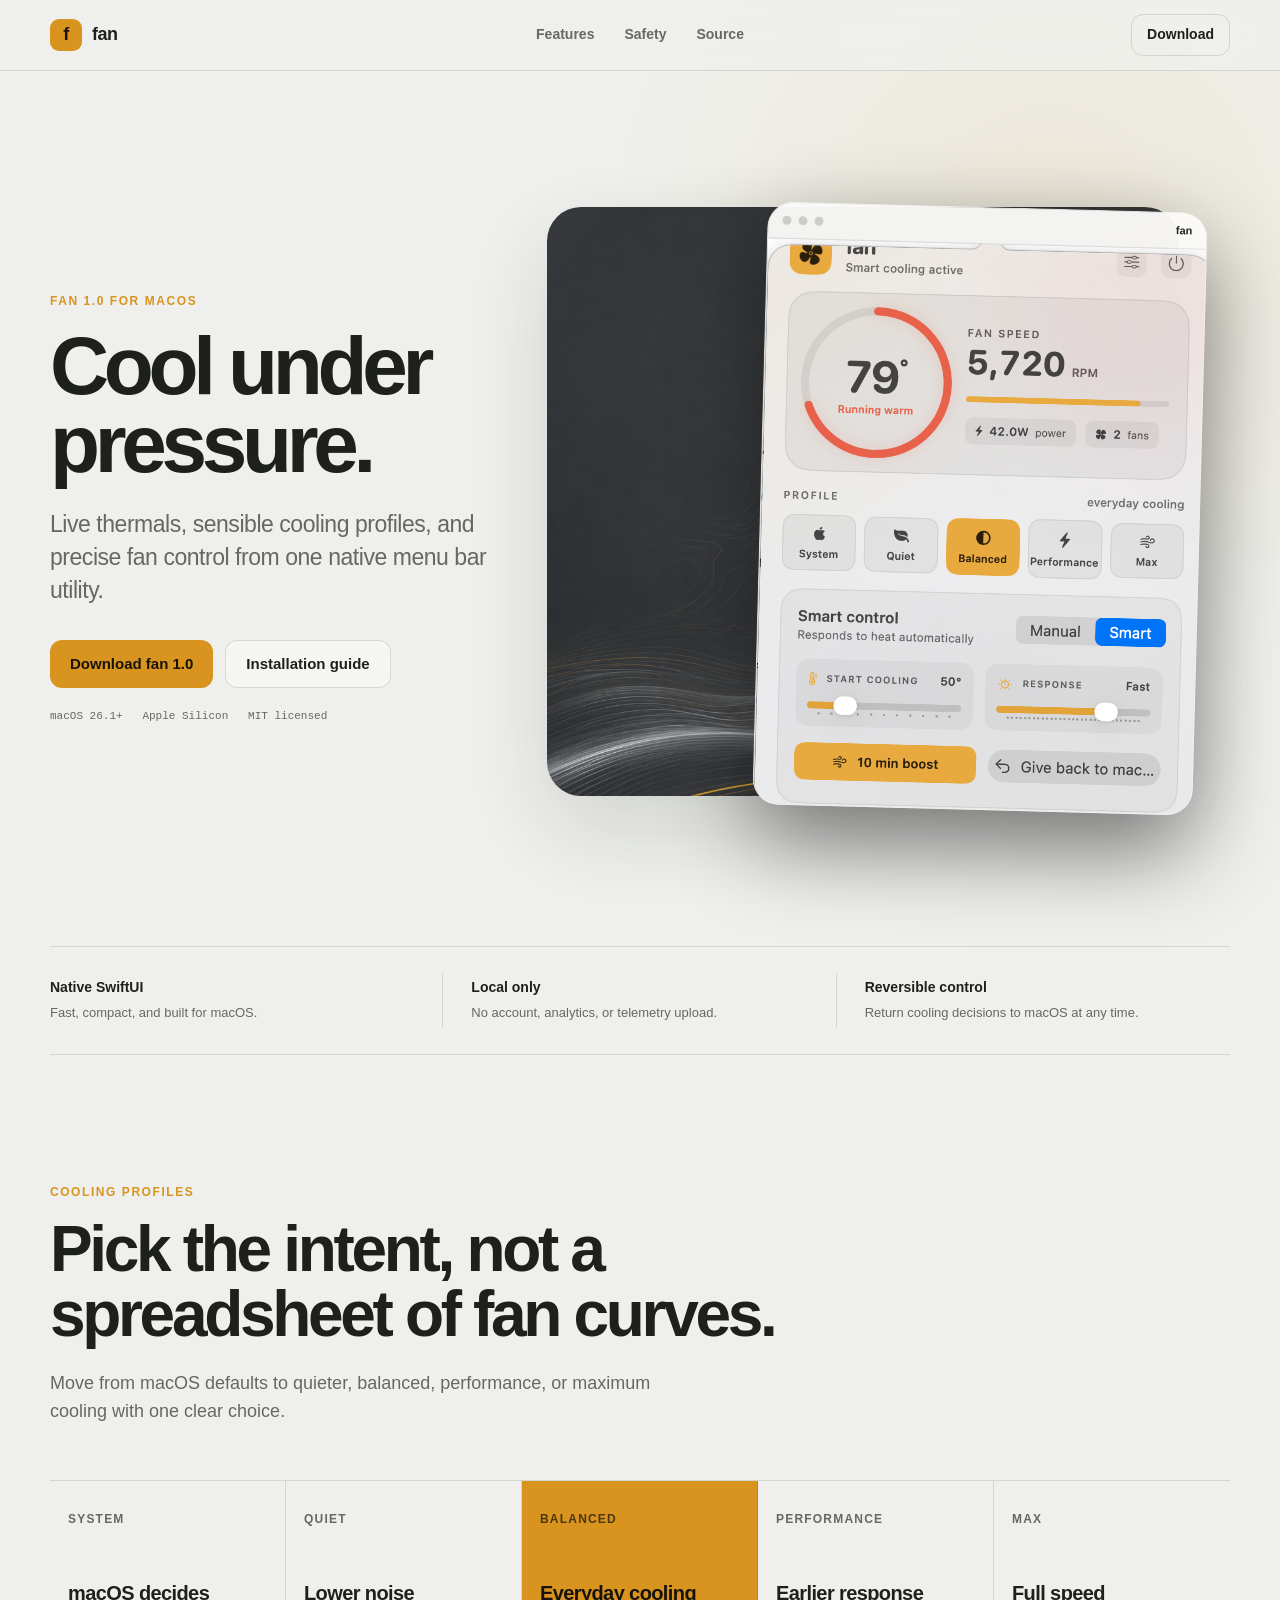
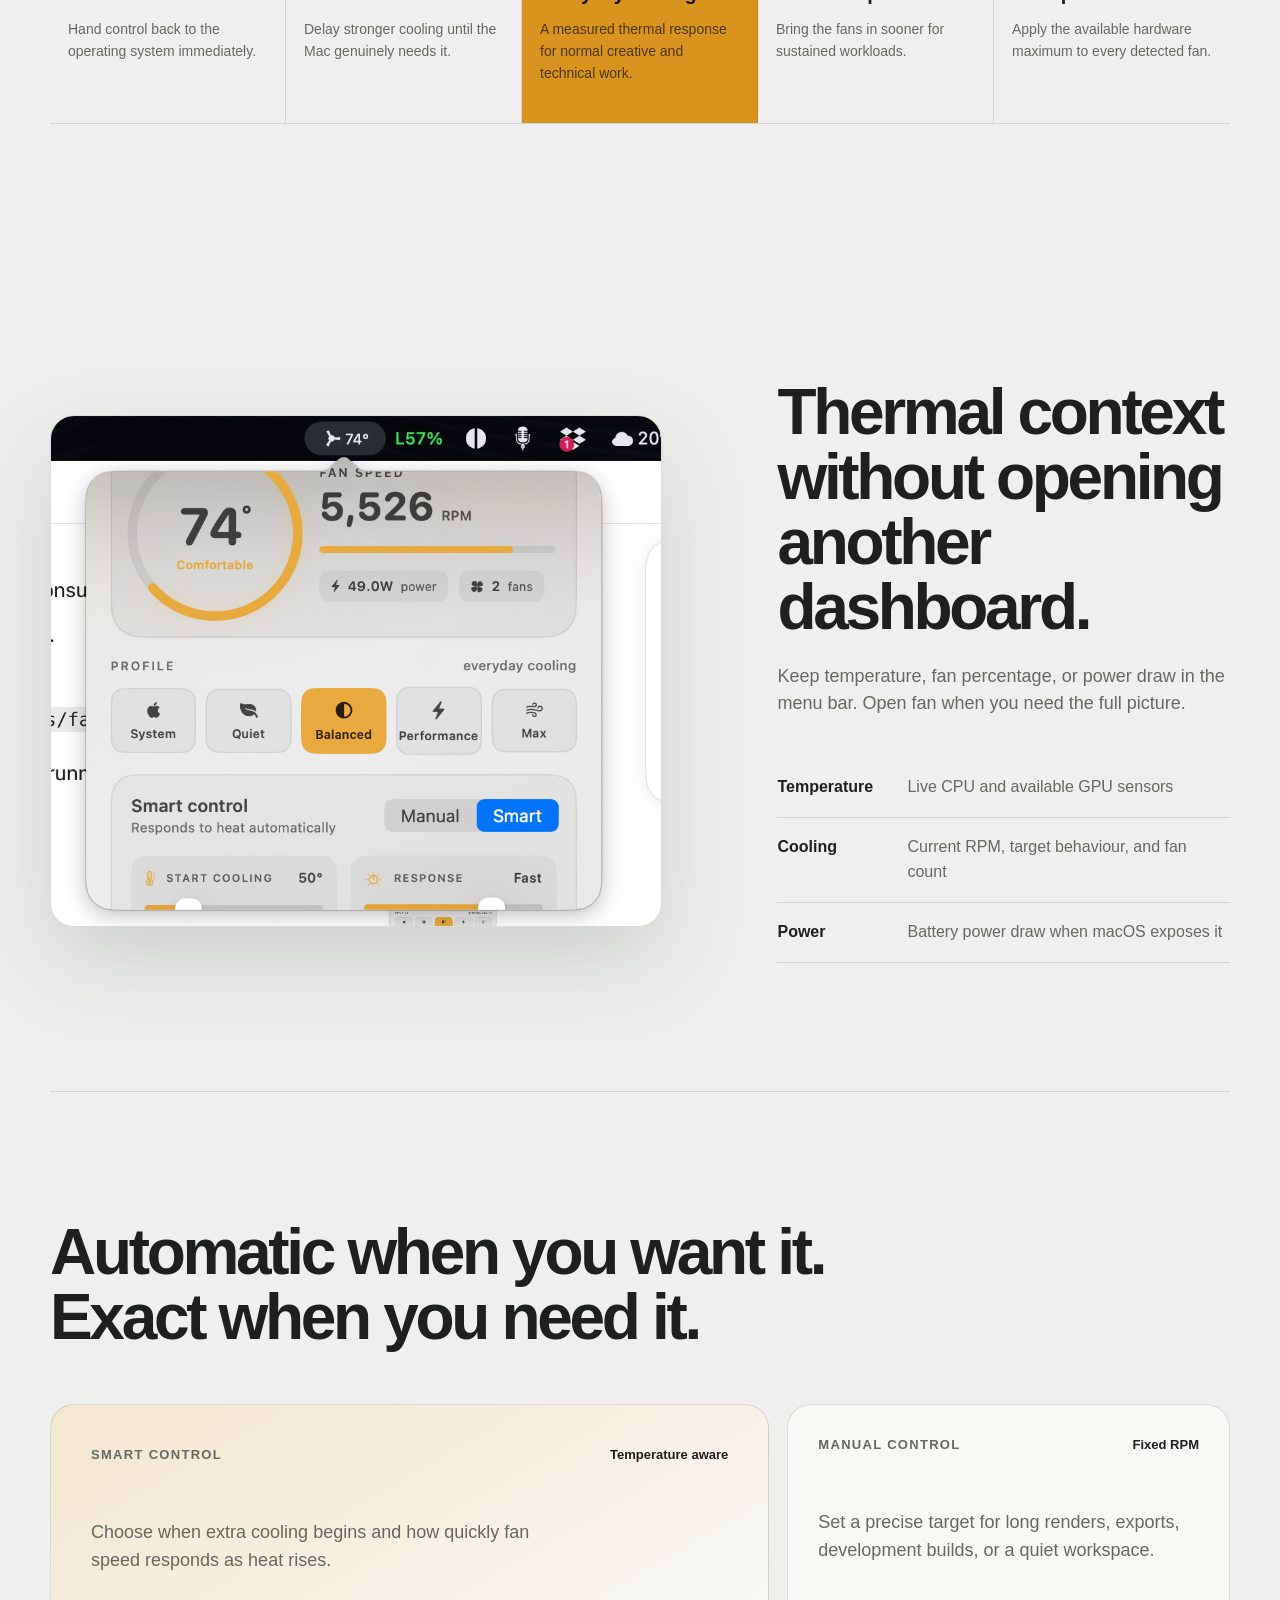
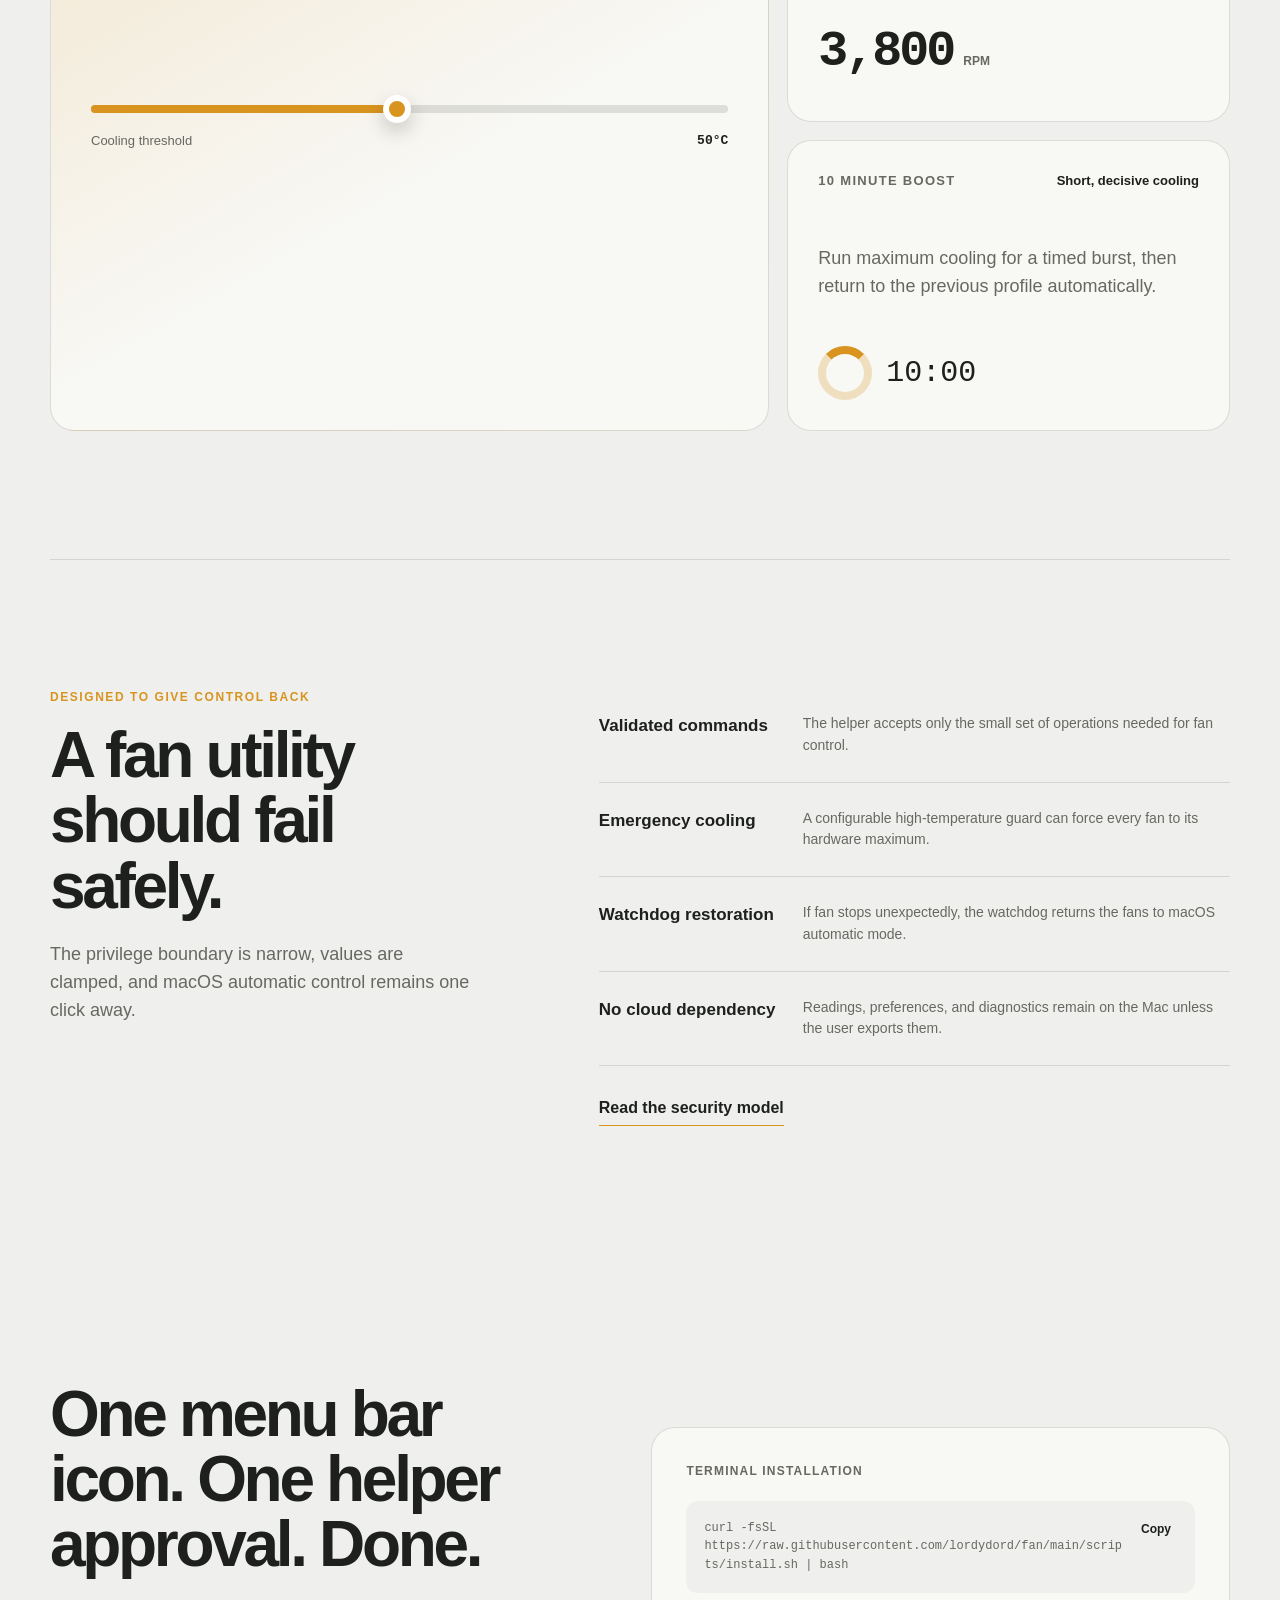
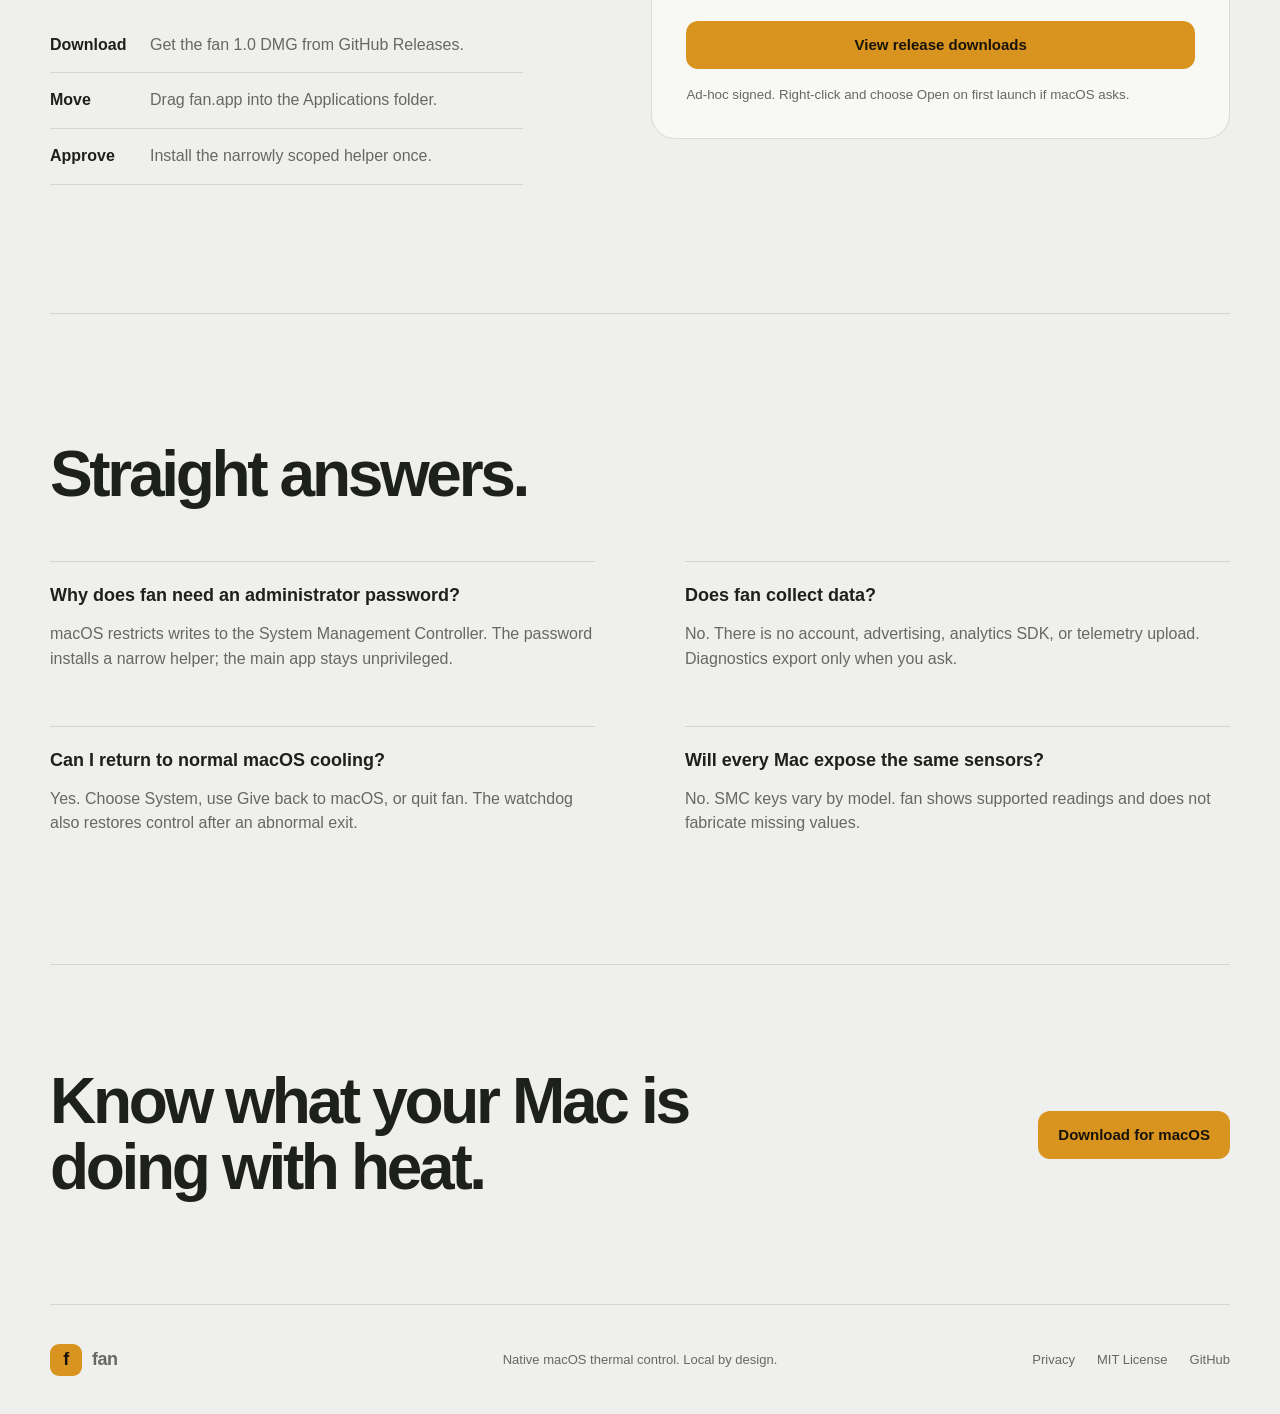
==== docs/index.html @ 43b6790b "Release fan 1.0" ====
<!doctype html>
<html lang="en">
<head>
  <meta charset="utf-8">
  <meta name="viewport" content="width=device-width, initial-scale=1">
  <meta name="description" content="fan is a native macOS menu bar utility for live thermal monitoring and deliberate fan control.">
  <meta name="theme-color" content="#121312">
  <meta property="og:type" content="website">
  <meta property="og:title" content="fan for macOS">
  <meta property="og:description" content="Cool under pressure with live Mac thermals and deliberate fan control.">
  <meta property="og:image" content="https://lordydord.github.io/fan/assets/readme-hero.png">
  <meta property="og:url" content="https://lordydord.github.io/fan/">
  <meta name="twitter:card" content="summary_large_image">
  <title>fan for macOS</title>
  <link rel="icon" type="image/png" href="assets/logo.png">
  <link rel="stylesheet" href="styles.css">
</head>
<body>
  <a class="skip-link" href="#main">Skip to content</a>

  <header class="site-header">
    <nav class="nav shell" aria-label="Primary navigation">
      <a class="wordmark" href="#top" aria-label="fan home">
        <span class="wordmark-mark" aria-hidden="true">f</span>
        <span>fan</span>
      </a>
      <div class="nav-links">
        <a href="#features">Features</a>
        <a href="#safety">Safety</a>
        <a href="https://github.com/lordydord/fan">Source</a>
      </div>
      <a class="nav-download" href="https://github.com/lordydord/fan/releases/latest">Download</a>
    </nav>
  </header>

  <main id="main">
    <section class="hero shell" id="top">
      <div class="hero-copy reveal">
        <p class="eyebrow">fan 1.0 for macOS</p>
        <h1>Cool under<br>pressure.</h1>
        <p class="hero-intro">Live thermals, sensible cooling profiles, and precise fan control from one native menu bar utility.</p>
        <div class="hero-actions">
          <a class="button button-primary" href="https://github.com/lordydord/fan/releases/latest">Download fan 1.0</a>
          <a class="button button-secondary" href="#install">Installation guide</a>
        </div>
        <p class="compatibility">macOS 26.1+ &nbsp; Apple Silicon &nbsp; MIT licensed</p>
      </div>

      <div class="hero-visual reveal" aria-label="fan application preview">
        <img class="airflow-art" src="assets/art/thermal-airflow.png" alt="Abstract metallic fan and amber airflow lines">
        <div class="app-shot">
          <div class="app-shot-topbar" aria-hidden="true">
            <span></span><span></span><span></span>
            <strong>fan</strong>
          </div>
          <div class="app-shot-viewport">
            <img src="assets/screenshots/fan-dashboard-full.png" alt="fan dashboard showing temperature, RPM, profiles, and Smart controls">
          </div>
        </div>
      </div>
    </section>

    <section class="proof shell reveal" aria-label="Product principles">
      <div><strong>Native SwiftUI</strong><span>Fast, compact, and built for macOS.</span></div>
      <div><strong>Local only</strong><span>No account, analytics, or telemetry upload.</span></div>
      <div><strong>Reversible control</strong><span>Return cooling decisions to macOS at any time.</span></div>
    </section>

    <section class="profiles section shell" id="features">
      <div class="section-heading reveal">
        <p class="eyebrow">Cooling profiles</p>
        <h2>Pick the intent, not a spreadsheet of fan curves.</h2>
        <p>Move from macOS defaults to quieter, balanced, performance, or maximum cooling with one clear choice.</p>
      </div>

      <div class="profile-rail reveal" role="list" aria-label="fan cooling profiles">
        <article role="listitem"><span>System</span><strong>macOS decides</strong><p>Hand control back to the operating system immediately.</p></article>
        <article role="listitem"><span>Quiet</span><strong>Lower noise</strong><p>Delay stronger cooling until the Mac genuinely needs it.</p></article>
        <article class="profile-featured" role="listitem"><span>Balanced</span><strong>Everyday cooling</strong><p>A measured thermal response for normal creative and technical work.</p></article>
        <article role="listitem"><span>Performance</span><strong>Earlier response</strong><p>Bring the fans in sooner for sustained workloads.</p></article>
        <article role="listitem"><span>Max</span><strong>Full speed</strong><p>Apply the available hardware maximum to every detected fan.</p></article>
      </div>
    </section>

    <section class="telemetry section shell">
      <div class="telemetry-visual reveal">
        <div class="context-frame">
          <img src="assets/screenshots/fan-menubar-context.png" alt="fan temperature and fan-speed readouts in the macOS menu bar">
        </div>
      </div>
      <div class="telemetry-copy reveal">
        <h2>Thermal context without opening another dashboard.</h2>
        <p>Keep temperature, fan percentage, or power draw in the menu bar. Open fan when you need the full picture.</p>
        <dl class="metric-list">
          <div><dt>Temperature</dt><dd>Live CPU and available GPU sensors</dd></div>
          <div><dt>Cooling</dt><dd>Current RPM, target behaviour, and fan count</dd></div>
          <div><dt>Power</dt><dd>Battery power draw when macOS exposes it</dd></div>
        </dl>
      </div>
    </section>

    <section class="control section shell">
      <div class="control-copy reveal">
        <h2>Automatic when you want it. Exact when you need it.</h2>
      </div>
      <div class="control-grid">
        <article class="smart-control reveal">
          <div class="control-label"><span>Smart control</span><strong>Temperature aware</strong></div>
          <p>Choose when extra cooling begins and how quickly fan speed responds as heat rises.</p>
          <div class="control-scale" aria-hidden="true"><span style="--position:48%"></span></div>
          <div class="control-meta"><span>Cooling threshold</span><strong>50°C</strong></div>
        </article>
        <article class="manual-control reveal">
          <div class="control-label"><span>Manual control</span><strong>Fixed RPM</strong></div>
          <p>Set a precise target for long renders, exports, development builds, or a quiet workspace.</p>
          <div class="number-lockup"><strong>3,800</strong><span>RPM</span></div>
        </article>
        <article class="boost-control reveal">
          <div class="control-label"><span>10 minute boost</span><strong>Short, decisive cooling</strong></div>
          <p>Run maximum cooling for a timed burst, then return to the previous profile automatically.</p>
          <div class="countdown" aria-hidden="true"><i></i><span>10:00</span></div>
        </article>
      </div>
    </section>

    <section class="safety section shell" id="safety">
      <div class="safety-heading reveal">
        <p class="eyebrow">Designed to give control back</p>
        <h2>A fan utility should fail safely.</h2>
        <p>The privilege boundary is narrow, values are clamped, and macOS automatic control remains one click away.</p>
      </div>
      <div class="safety-list reveal">
        <div><h3>Validated commands</h3><p>The helper accepts only the small set of operations needed for fan control.</p></div>
        <div><h3>Emergency cooling</h3><p>A configurable high-temperature guard can force every fan to its hardware maximum.</p></div>
        <div><h3>Watchdog restoration</h3><p>If fan stops unexpectedly, the watchdog returns the fans to macOS automatic mode.</p></div>
        <div><h3>No cloud dependency</h3><p>Readings, preferences, and diagnostics remain on the Mac unless the user exports them.</p></div>
      </div>
      <a class="text-link" href="https://github.com/lordydord/fan/blob/main/SECURITY.md">Read the security model</a>
    </section>

    <section class="install section shell" id="install">
      <div class="install-copy reveal">
        <h2>One menu bar icon. One helper approval. Done.</h2>
        <ol>
          <li><strong>Download</strong><span>Get the fan 1.0 DMG from GitHub Releases.</span></li>
          <li><strong>Move</strong><span>Drag fan.app into the Applications folder.</span></li>
          <li><strong>Approve</strong><span>Install the narrowly scoped helper once.</span></li>
        </ol>
      </div>
      <div class="install-panel reveal">
        <p>Terminal installation</p>
        <div class="command-row">
          <code id="install-command">curl -fsSL https://raw.githubusercontent.com/lordydord/fan/main/scripts/install.sh | bash</code>
          <button type="button" data-copy="#install-command">Copy</button>
        </div>
        <a class="button button-primary" href="https://github.com/lordydord/fan/releases/latest">View release downloads</a>
        <small>Ad-hoc signed. Right-click and choose Open on first launch if macOS asks.</small>
      </div>
    </section>

    <section class="faq section shell" aria-labelledby="faq-title">
      <div class="section-heading reveal">
        <h2 id="faq-title">Straight answers.</h2>
      </div>
      <div class="faq-grid reveal">
        <article><h3>Why does fan need an administrator password?</h3><p>macOS restricts writes to the System Management Controller. The password installs a narrow helper; the main app stays unprivileged.</p></article>
        <article><h3>Does fan collect data?</h3><p>No. There is no account, advertising, analytics SDK, or telemetry upload. Diagnostics export only when you ask.</p></article>
        <article><h3>Can I return to normal macOS cooling?</h3><p>Yes. Choose System, use Give back to macOS, or quit fan. The watchdog also restores control after an abnormal exit.</p></article>
        <article><h3>Will every Mac expose the same sensors?</h3><p>No. SMC keys vary by model. fan shows supported readings and does not fabricate missing values.</p></article>
      </div>
    </section>

    <section class="final-cta shell reveal">
      <div>
        <h2>Know what your Mac is doing with heat.</h2>
      </div>
      <a class="button button-primary" href="https://github.com/lordydord/fan/releases/latest">Download for macOS</a>
    </section>
  </main>

  <footer class="footer shell">
    <div class="wordmark"><span class="wordmark-mark" aria-hidden="true">f</span><span>fan</span></div>
    <p>Native macOS thermal control. Local by design.</p>
    <div>
      <a href="privacy.html">Privacy</a>
      <a href="https://github.com/lordydord/fan/blob/main/LICENSE">MIT License</a>
      <a href="https://github.com/lordydord/fan">GitHub</a>
    </div>
  </footer>

  <script src="script.js"></script>
</body>
</html>
---- docs/styles.css ----
:root {
  color-scheme: light dark;
  --bg: #121312;
  --bg-soft: #181a18;
  --surface: #20221f;
  --surface-raised: #292b27;
  --text: #f3f1eb;
  --muted: #aaa9a2;
  --line: rgba(255, 255, 255, 0.11);
  --accent: #e9aa35;
  --accent-strong: #f0b33e;
  --accent-ink: #1b160d;
  --radius-card: 24px;
  --radius-control: 12px;
  --shadow: 0 34px 90px rgba(5, 7, 5, 0.42);
  --shell: min(1180px, calc(100vw - 48px));
  font-family: -apple-system, BlinkMacSystemFont, "SF Pro Display", "Helvetica Neue", sans-serif;
}

@media (prefers-color-scheme: light) {
  :root {
    --bg: #eff0ed;
    --bg-soft: #e6e7e3;
    --surface: #f8f8f5;
    --surface-raised: #ffffff;
    --text: #1e201d;
    --muted: #666861;
    --line: rgba(28, 31, 27, 0.13);
    --accent: #d8941f;
    --accent-strong: #e3a12d;
    --accent-ink: #18130a;
    --shadow: 0 34px 90px rgba(34, 38, 31, 0.16);
  }
}

* { box-sizing: border-box; }
html { scroll-behavior: smooth; }
body {
  margin: 0;
  background:
    radial-gradient(circle at 82% 4%, color-mix(in srgb, var(--accent) 10%, transparent), transparent 28rem),
    var(--bg);
  color: var(--text);
  line-height: 1.55;
  -webkit-font-smoothing: antialiased;
}

a { color: inherit; text-decoration: none; }
button { font: inherit; }
img { display: block; max-width: 100%; }
.shell { width: var(--shell); margin-inline: auto; }
.section { padding-block: clamp(88px, 10vw, 148px); }

.skip-link {
  position: fixed;
  left: 16px;
  top: 10px;
  z-index: 100;
  transform: translateY(-150%);
  padding: 10px 14px;
  background: var(--accent);
  color: var(--accent-ink);
  border-radius: 8px;
  font-weight: 700;
}
.skip-link:focus { transform: translateY(0); }

.site-header {
  position: sticky;
  top: 0;
  z-index: 20;
  border-bottom: 1px solid var(--line);
  background: color-mix(in srgb, var(--bg) 78%, transparent);
  backdrop-filter: blur(22px) saturate(145%);
  -webkit-backdrop-filter: blur(22px) saturate(145%);
}

.nav {
  min-height: 70px;
  display: grid;
  grid-template-columns: 1fr auto 1fr;
  align-items: center;
  gap: 28px;
}

.wordmark { display: inline-flex; align-items: center; gap: 10px; font-size: 18px; font-weight: 760; letter-spacing: -0.03em; }
.wordmark-mark {
  display: grid;
  place-items: center;
  width: 32px;
  aspect-ratio: 1;
  border-radius: 9px;
  background: var(--accent);
  color: var(--accent-ink);
  font-weight: 850;
}
.nav-links { display: flex; align-items: center; gap: 30px; color: var(--muted); font-size: 14px; font-weight: 600; }
.nav-links a, .footer a { transition: color 180ms ease; }
.nav-links a:hover, .footer a:hover { color: var(--text); }
.nav-download { justify-self: end; padding: 9px 15px; border: 1px solid var(--line); border-radius: var(--radius-control); font-size: 14px; font-weight: 700; }

.hero {
  min-height: calc(100dvh - 70px);
  display: grid;
  grid-template-columns: minmax(0, 0.84fr) minmax(520px, 1.16fr);
  align-items: center;
  gap: clamp(44px, 7vw, 96px);
  padding-block: clamp(64px, 8vw, 108px);
}
.eyebrow { margin: 0 0 16px; color: var(--accent); font-size: 12px; font-weight: 760; letter-spacing: 0.13em; text-transform: uppercase; }
h1, h2, h3, p { margin-top: 0; }
h1 { max-width: 760px; margin-bottom: 24px; font-size: clamp(54px, 6.4vw, 94px); line-height: 0.96; letter-spacing: -0.065em; font-weight: 760; }
.hero-intro { max-width: 590px; margin-bottom: 32px; color: var(--muted); font-size: clamp(18px, 2vw, 23px); line-height: 1.45; letter-spacing: -0.02em; }
.hero-actions { display: flex; flex-wrap: wrap; gap: 12px; }
.button { min-height: 48px; display: inline-flex; align-items: center; justify-content: center; padding: 0 20px; border-radius: var(--radius-control); font-size: 15px; font-weight: 740; transition: transform 180ms ease, background 180ms ease, border-color 180ms ease; }
.button:hover { transform: translateY(-2px); }
.button:active { transform: scale(0.98); }
.button-primary { background: var(--accent); color: var(--accent-ink); }
.button-primary:hover { background: var(--accent-strong); }
.button-secondary { border: 1px solid var(--line); background: color-mix(in srgb, var(--surface) 66%, transparent); }
.button:focus-visible, .nav a:focus-visible, .text-link:focus-visible, .footer a:focus-visible, button:focus-visible { outline: 3px solid color-mix(in srgb, var(--accent) 70%, white); outline-offset: 3px; }
.compatibility { margin: 20px 0 0; color: var(--muted); font-family: "SFMono-Regular", Consolas, monospace; font-size: 11px; }

.hero-visual { position: relative; min-height: 670px; display: grid; place-items: center; }
.airflow-art { position: absolute; inset: 5% -12% auto -8%; width: 120%; height: 88%; object-fit: cover; border-radius: 34px; opacity: 0.9; filter: saturate(0.88); box-shadow: var(--shadow); }
.app-shot { position: relative; width: min(440px, 78%); margin-left: 21%; overflow: hidden; border: 1px solid rgba(255,255,255,0.22); border-radius: 26px; background: rgba(237, 235, 229, 0.88); box-shadow: 0 36px 90px rgba(0,0,0,0.46); transform: rotate(1.5deg); }
.app-shot-topbar { height: 36px; display: flex; align-items: center; gap: 7px; padding: 0 14px; background: rgba(255,255,255,0.72); border-bottom: 1px solid rgba(20,20,20,0.1); color: #24241f; }
.app-shot-topbar span { width: 9px; height: 9px; border-radius: 50%; background: rgba(30,30,26,0.18); }
.app-shot-topbar strong { margin-left: auto; font-size: 11px; }
.app-shot-viewport { height: 565px; overflow: hidden; }
.app-shot-viewport img { width: 100%; height: auto; }

.proof { display: grid; grid-template-columns: repeat(3, 1fr); gap: 0; padding-block: 26px; border-top: 1px solid var(--line); border-bottom: 1px solid var(--line); }
.proof div { padding: 4px 28px; border-right: 1px solid var(--line); }
.proof div:first-child { padding-left: 0; }
.proof div:last-child { border-right: 0; }
.proof strong, .proof span { display: block; }
.proof strong { margin-bottom: 5px; font-size: 14px; }
.proof span { color: var(--muted); font-size: 13px; }

.section-heading { max-width: 760px; margin-bottom: 54px; }
h2 { margin-bottom: 22px; font-size: clamp(38px, 5vw, 68px); line-height: 1.02; letter-spacing: -0.052em; font-weight: 730; }
.section-heading > p:last-child, .telemetry-copy > p, .safety-heading > p:last-child { max-width: 640px; color: var(--muted); font-size: 18px; }

.profile-rail { display: grid; grid-template-columns: repeat(5, 1fr); border-top: 1px solid var(--line); border-bottom: 1px solid var(--line); }
.profile-rail article { min-height: 242px; padding: 25px 18px 28px; border-right: 1px solid var(--line); }
.profile-rail article:last-child { border-right: 0; }
.profile-rail span { color: var(--muted); font-size: 12px; text-transform: uppercase; letter-spacing: 0.1em; font-weight: 700; }
.profile-rail strong { display: block; margin: 48px 0 10px; font-size: 20px; letter-spacing: -0.03em; }
.profile-rail p { margin: 0; color: var(--muted); font-size: 14px; }
.profile-rail .profile-featured { background: var(--accent); color: var(--accent-ink); }
.profile-rail .profile-featured span, .profile-rail .profile-featured p { color: color-mix(in srgb, var(--accent-ink) 72%, transparent); }

.telemetry { display: grid; grid-template-columns: minmax(0, 1.15fr) minmax(340px, 0.85fr); align-items: center; gap: clamp(58px, 9vw, 130px); }
.context-frame { overflow: hidden; border: 1px solid var(--line); border-radius: var(--radius-card); background: var(--surface); box-shadow: var(--shadow); }
.context-frame img { width: 100%; height: 510px; object-fit: cover; object-position: top center; }
.metric-list { margin: 40px 0 0; }
.metric-list div { display: grid; grid-template-columns: 110px 1fr; gap: 20px; padding: 17px 0; border-bottom: 1px solid var(--line); }
.metric-list dt { font-weight: 700; }
.metric-list dd { margin: 0; color: var(--muted); }

.control { border-top: 1px solid var(--line); }
.control-copy { max-width: 820px; }
.control-grid { display: grid; grid-template-columns: 1.3fr 0.8fr; gap: 18px; margin-top: 54px; }
.control-grid article { min-height: 260px; padding: 30px; border: 1px solid var(--line); border-radius: var(--radius-card); background: var(--surface); }
.control-grid article:first-child { grid-row: span 2; min-height: 538px; padding: 40px; background: linear-gradient(150deg, color-mix(in srgb, var(--accent) 18%, var(--surface)), var(--surface) 58%); }
.control-label { display: flex; justify-content: space-between; gap: 18px; font-size: 13px; }
.control-label span { color: var(--muted); text-transform: uppercase; letter-spacing: 0.1em; font-weight: 700; }
.control-label strong { text-align: right; }
.control-grid article > p { max-width: 48ch; margin: 54px 0 0; color: var(--muted); font-size: 18px; }
.control-scale { position: relative; height: 8px; margin-top: 130px; border-radius: 8px; background: color-mix(in srgb, var(--text) 12%, transparent); }
.control-scale::before { content: ""; display: block; width: 48%; height: 100%; border-radius: inherit; background: var(--accent); }
.control-scale span { position: absolute; left: var(--position); top: 50%; width: 28px; height: 28px; transform: translate(-50%, -50%); border: 6px solid var(--surface-raised); border-radius: 50%; background: var(--accent); box-shadow: 0 8px 20px rgba(0,0,0,0.2); }
.control-meta { display: flex; justify-content: space-between; margin-top: 18px; color: var(--muted); font-size: 13px; }
.control-meta strong { color: var(--text); font-family: "SFMono-Regular", Consolas, monospace; }
.number-lockup { display: flex; align-items: baseline; gap: 10px; margin-top: 48px; }
.number-lockup strong { font-family: "SFMono-Regular", Consolas, monospace; font-size: 50px; letter-spacing: -0.06em; }
.number-lockup span { color: var(--muted); font-size: 12px; font-weight: 700; }
.countdown { display: flex; align-items: center; gap: 14px; margin-top: 46px; }
.countdown i { width: 54px; height: 54px; border: 8px solid color-mix(in srgb, var(--accent) 25%, transparent); border-top-color: var(--accent); border-radius: 50%; }
.countdown span { font-family: "SFMono-Regular", Consolas, monospace; font-size: 30px; }

.safety { display: grid; grid-template-columns: 0.8fr 1.2fr; column-gap: clamp(60px, 10vw, 140px); border-top: 1px solid var(--line); }
.safety-heading { position: sticky; top: 118px; align-self: start; }
.safety-list > div { display: grid; grid-template-columns: 180px 1fr; gap: 24px; padding: 25px 0; border-bottom: 1px solid var(--line); }
.safety-list h3 { margin: 0; font-size: 17px; }
.safety-list p { margin: 0; color: var(--muted); font-size: 14px; }
.text-link { display: inline-block; grid-column: 2; width: fit-content; margin-top: 30px; padding-bottom: 4px; border-bottom: 1px solid var(--accent); font-weight: 700; }

.install { display: grid; grid-template-columns: 0.9fr 1.1fr; gap: clamp(60px, 10vw, 140px); align-items: center; }
.install ol { margin: 40px 0 0; padding: 0; list-style: none; }
.install li { display: grid; grid-template-columns: 100px 1fr; padding: 15px 0; border-bottom: 1px solid var(--line); }
.install li span { color: var(--muted); }
.install-panel { padding: 34px; border: 1px solid var(--line); border-radius: var(--radius-card); background: var(--surface); }
.install-panel > p { color: var(--muted); font-size: 12px; text-transform: uppercase; letter-spacing: 0.1em; font-weight: 700; }
.command-row { display: grid; grid-template-columns: minmax(0, 1fr) auto; gap: 12px; align-items: start; margin: 20px 0 28px; padding: 18px; border-radius: var(--radius-control); background: var(--bg); }
.command-row code { overflow-wrap: anywhere; font-family: "SFMono-Regular", Consolas, monospace; font-size: 12px; color: var(--muted); }
.command-row button { border: 0; color: var(--text); background: transparent; font-size: 12px; font-weight: 700; cursor: pointer; }
.install-panel .button { width: 100%; }
.install-panel small { display: block; margin-top: 16px; color: var(--muted); line-height: 1.5; }

.faq { border-top: 1px solid var(--line); }
.faq-grid { display: grid; grid-template-columns: repeat(2, 1fr); gap: 54px 90px; }
.faq-grid article { padding-top: 20px; border-top: 1px solid var(--line); }
.faq-grid h3 { margin-bottom: 12px; font-size: 18px; }
.faq-grid p { margin-bottom: 0; color: var(--muted); }

.final-cta { min-height: 340px; display: flex; align-items: center; justify-content: space-between; gap: 44px; padding-block: 70px; border-top: 1px solid var(--line); }
.final-cta h2 { max-width: 760px; margin: 0; }
.final-cta .button { flex: 0 0 auto; }
.footer { min-height: 110px; display: grid; grid-template-columns: 1fr auto 1fr; align-items: center; gap: 30px; border-top: 1px solid var(--line); color: var(--muted); font-size: 13px; }
.footer p { margin: 0; }
.footer > div:last-child { justify-self: end; display: flex; gap: 22px; }

.legal { max-width: 860px; padding-block: 110px 150px; }
.legal h1 { margin-bottom: 24px; }
.legal section { padding: 42px 0; border-top: 1px solid var(--line); }
.legal section h2 { margin-bottom: 14px; font-size: 28px; }
.legal section p { max-width: 68ch; margin-bottom: 0; color: var(--muted); font-size: 17px; }
.missing { min-height: 100dvh; display: flex; flex-direction: column; justify-content: center; align-items: flex-start; }
.missing .wordmark { margin-bottom: 70px; }
.missing h1 { max-width: 820px; }

.reveal { opacity: 0; transform: translateY(22px); transition: opacity 700ms cubic-bezier(.16,1,.3,1), transform 700ms cubic-bezier(.16,1,.3,1); }
.reveal.is-visible { opacity: 1; transform: none; }

@media (max-width: 980px) {
  :root { --shell: min(100% - 36px, 760px); }
  .nav { grid-template-columns: 1fr auto; }
  .nav-links { display: none; }
  .hero { grid-template-columns: 1fr; padding-top: 72px; }
  .hero-visual { min-height: 650px; }
  .proof { grid-template-columns: 1fr; }
  .proof div, .proof div:first-child { padding: 16px 0; border-right: 0; border-bottom: 1px solid var(--line); }
  .proof div:last-child { border-bottom: 0; }
  .profile-rail { grid-template-columns: 1fr 1fr; }
  .profile-rail article { min-height: 190px; border-bottom: 1px solid var(--line); }
  .profile-rail article:last-child { grid-column: span 2; }
  .telemetry, .safety, .install { grid-template-columns: 1fr; }
  .safety-heading { position: static; }
  .text-link { grid-column: 1; }
}

@media (max-width: 680px) {
  :root { --shell: calc(100% - 28px); }
  .site-header { position: static; }
  .nav { min-height: 62px; }
  .nav-download { padding: 8px 12px; }
  .hero { min-height: auto; gap: 36px; padding-block: 52px 70px; }
  h1 { font-size: clamp(48px, 15vw, 70px); }
  .hero-visual { min-height: 530px; }
  .airflow-art { inset: 0 -20% auto -12%; width: 138%; height: 88%; }
  .app-shot { width: 84%; margin-left: 10%; }
  .app-shot-viewport { height: 470px; }
  .profile-rail { grid-template-columns: 1fr; }
  .profile-rail article, .profile-rail article:last-child { grid-column: auto; min-height: 165px; border-right: 0; }
  .profile-rail strong { margin-top: 28px; }
  .context-frame img { height: 360px; }
  .control-grid { grid-template-columns: 1fr; }
  .control-grid article:first-child { grid-row: auto; min-height: 440px; }
  .control-grid article { min-height: 240px; }
  .control-scale { margin-top: 90px; }
  .safety-list > div { grid-template-columns: 1fr; gap: 8px; }
  .install li { grid-template-columns: 1fr; gap: 4px; }
  .faq-grid { grid-template-columns: 1fr; gap: 28px; }
  .final-cta { align-items: flex-start; flex-direction: column; }
  .footer { grid-template-columns: 1fr; padding-block: 34px; }
  .footer > div:last-child { justify-self: start; flex-wrap: wrap; }
}

@media (prefers-reduced-motion: reduce) {
  html { scroll-behavior: auto; }
  *, *::before, *::after { animation-duration: 0.01ms !important; animation-iteration-count: 1 !important; transition-duration: 0.01ms !important; }
  .reveal { opacity: 1; transform: none; }
}

@media (prefers-reduced-transparency: reduce) {
  .site-header { background: var(--bg); backdrop-filter: none; -webkit-backdrop-filter: none; }
}
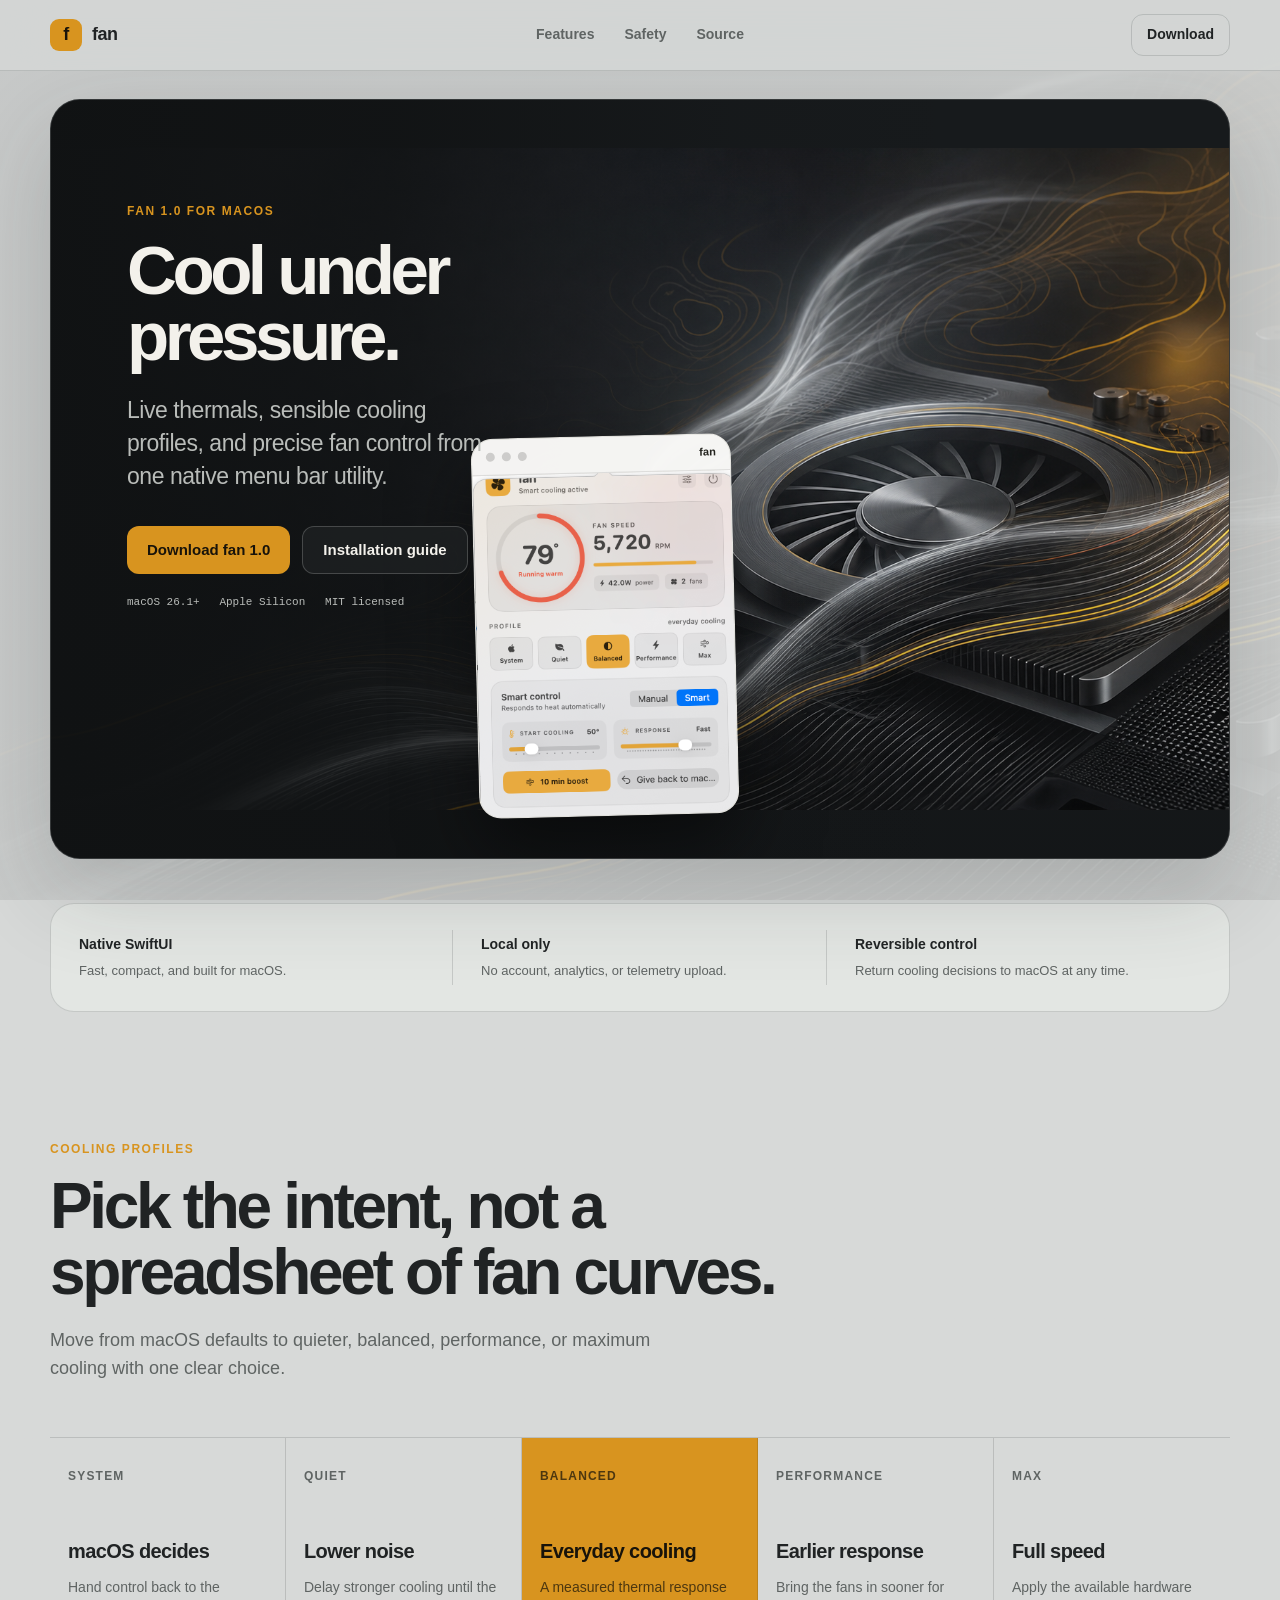
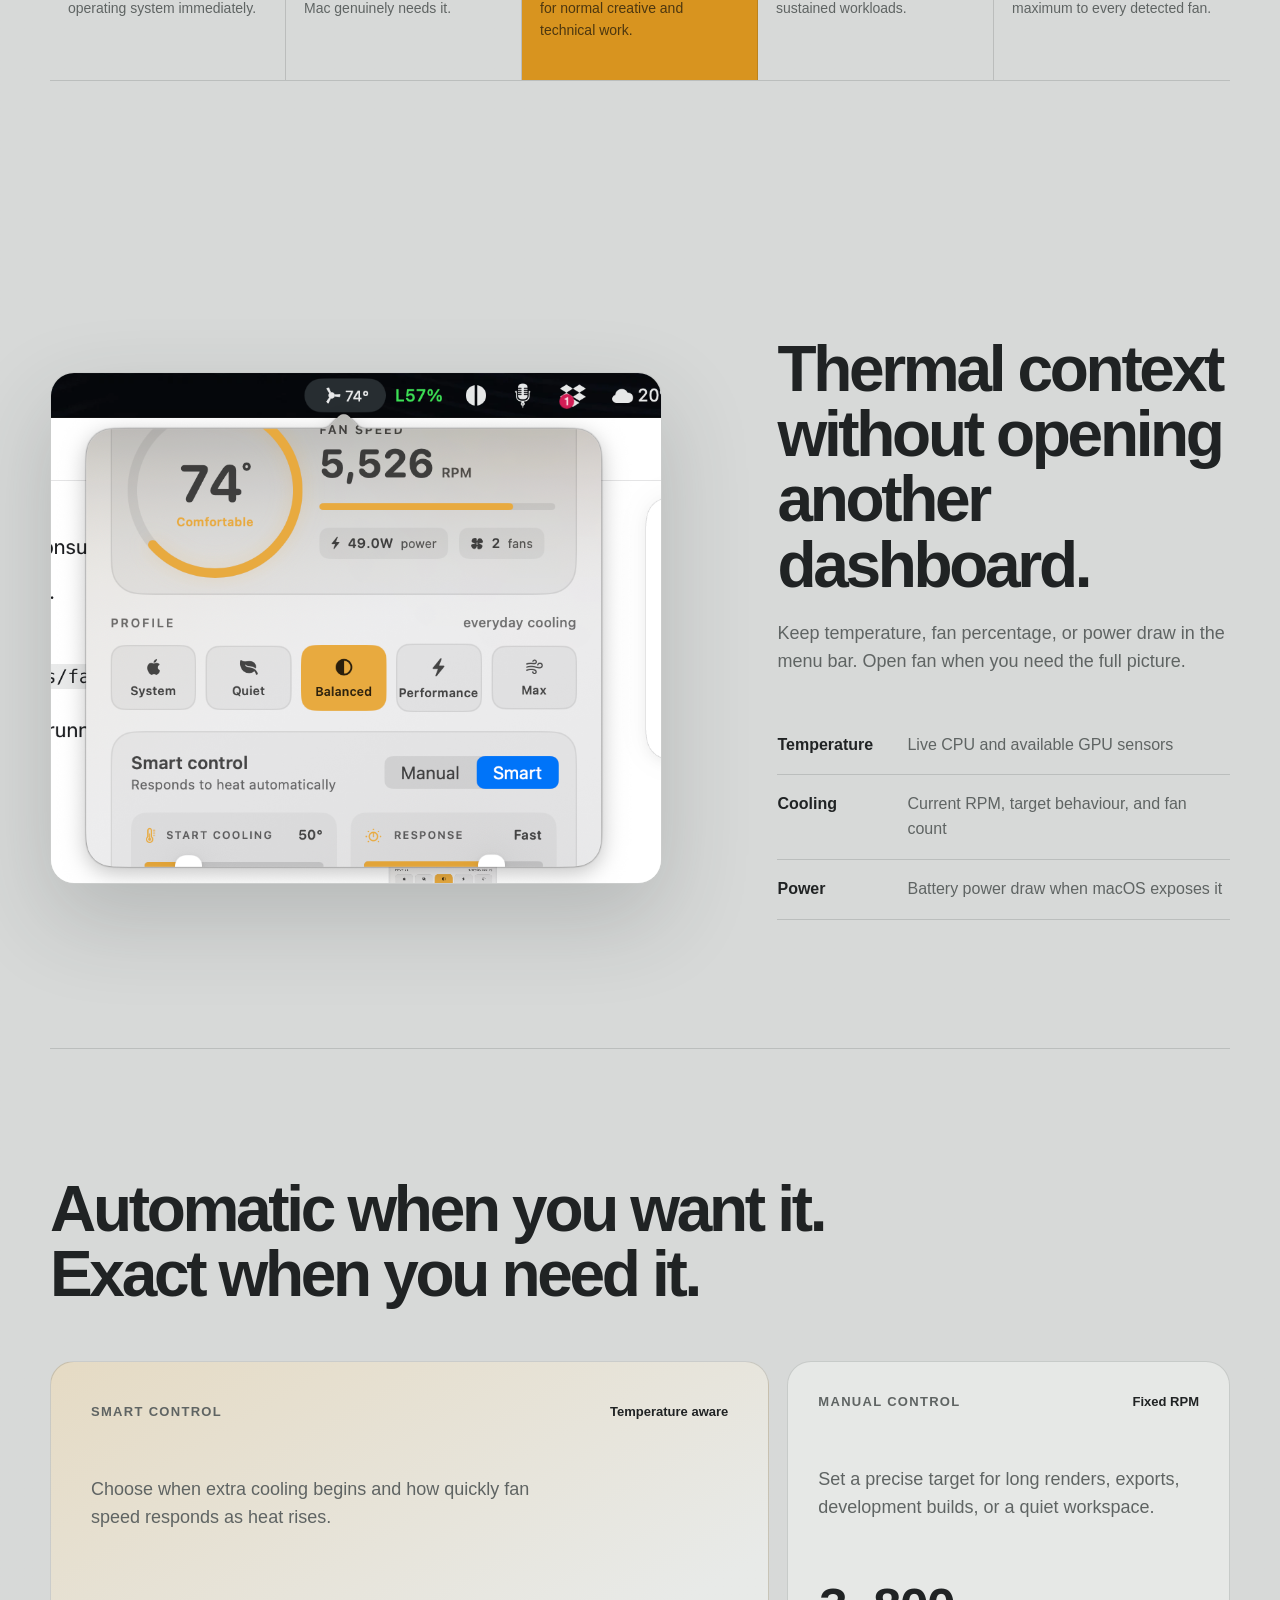
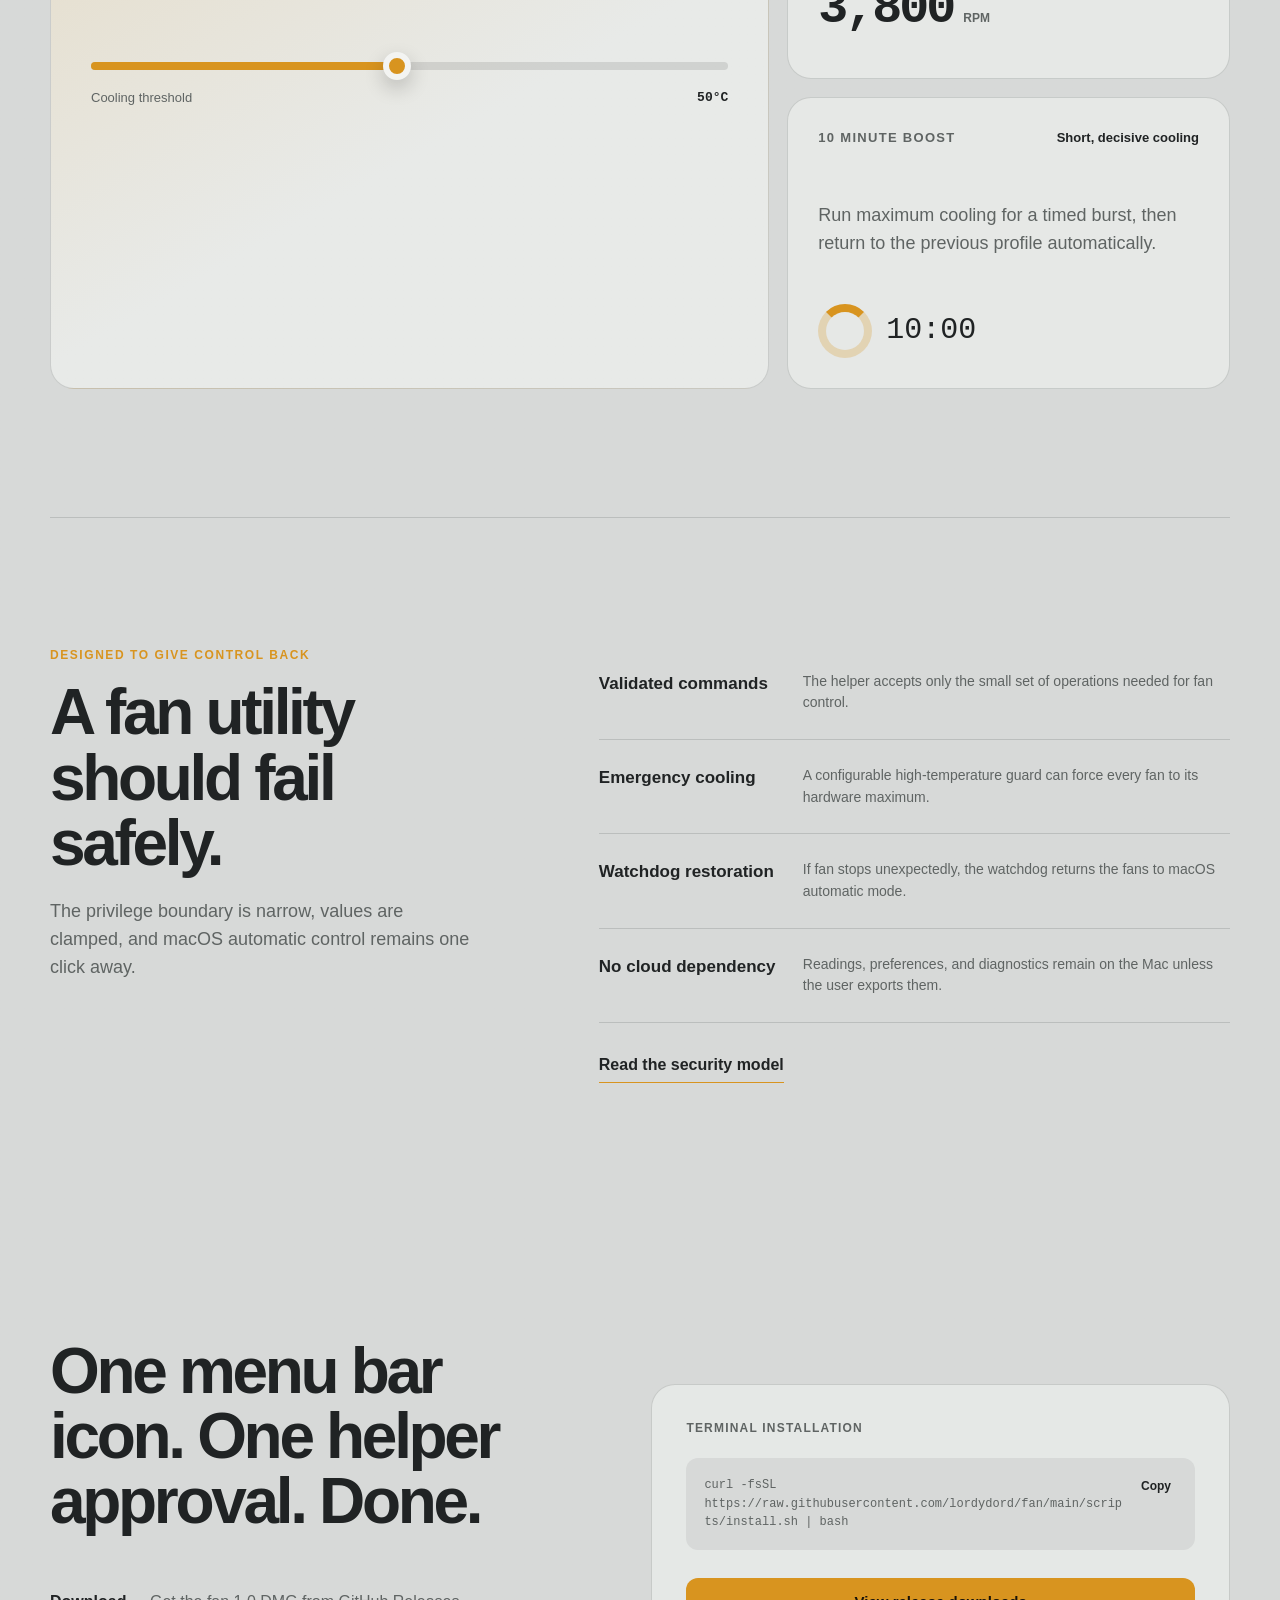
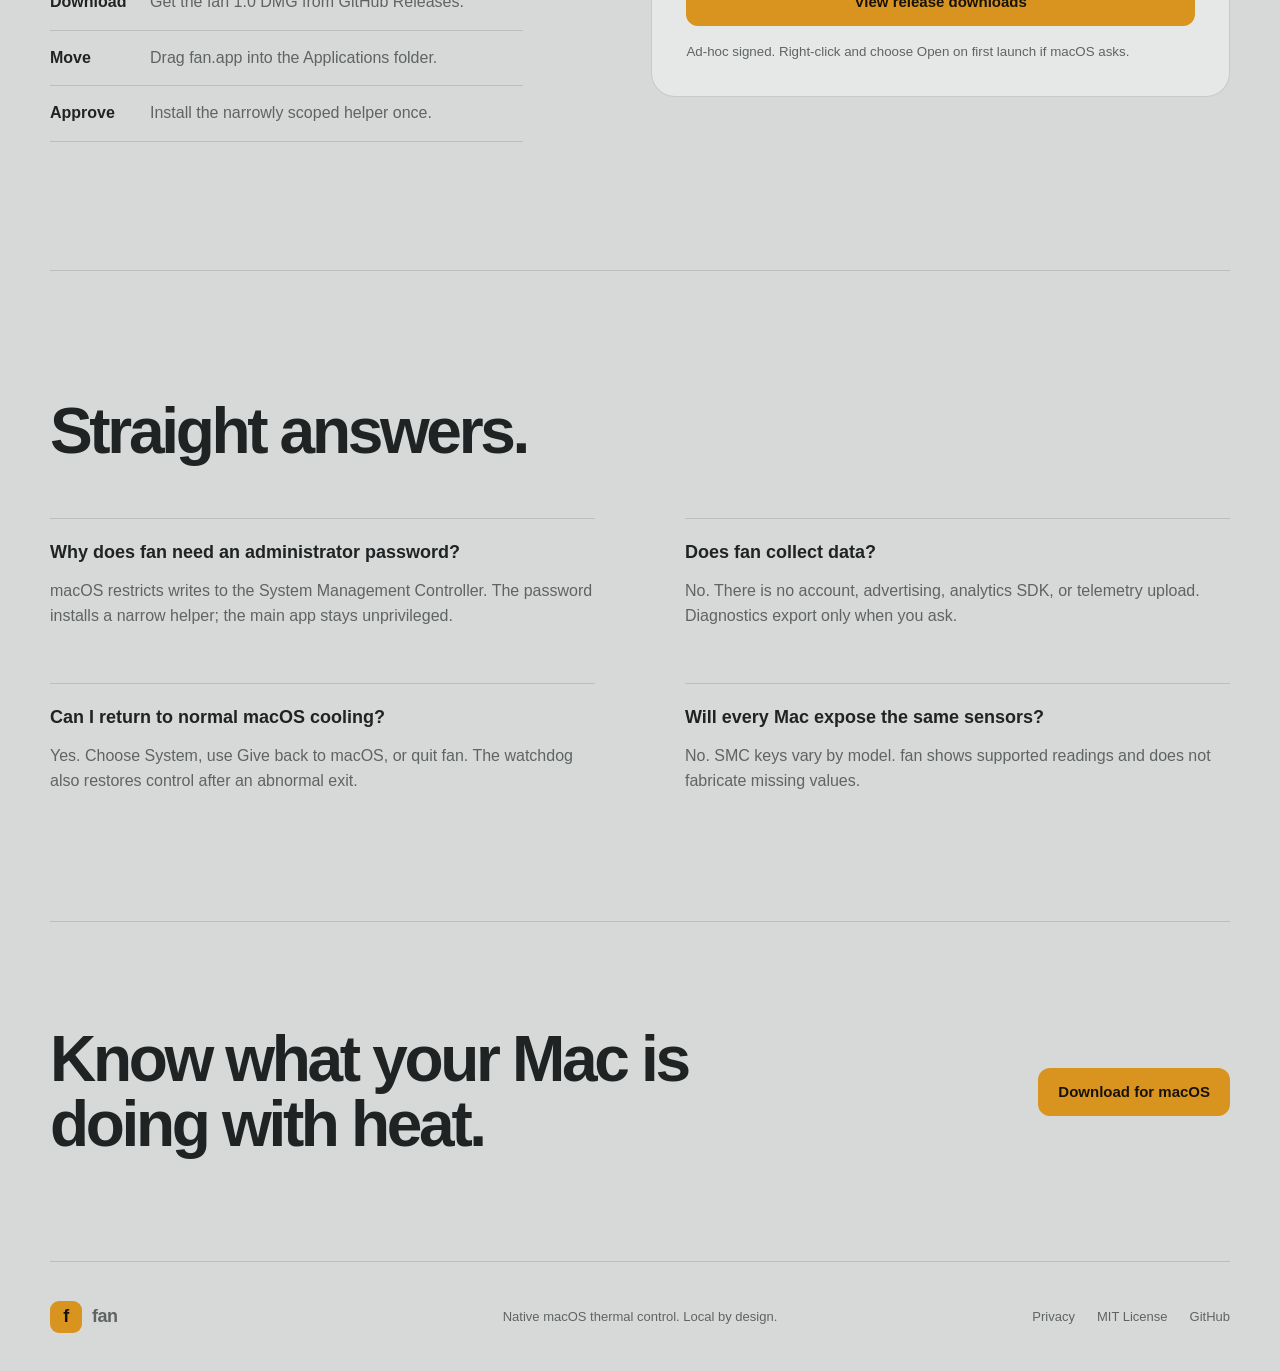
==== commit b73bf9b0: "Showcase full fan artwork across product site" ====
--- a/docs/index.html
+++ b/docs/index.html
@@ -13,6 +13,7 @@
   <meta name="twitter:card" content="summary_large_image">
   <title>fan for macOS</title>
   <link rel="icon" type="image/png" href="assets/logo.png">
+  <link rel="preload" as="image" href="assets/art/thermal-airflow.png">
   <link rel="stylesheet" href="styles.css">
 </head>
 <body>
--- a/docs/styles.css
+++ b/docs/styles.css
@@ -1,35 +1,35 @@
 :root {
   color-scheme: light dark;
-  --bg: #121312;
-  --bg-soft: #181a18;
-  --surface: #20221f;
-  --surface-raised: #292b27;
+  --bg: #151719;
+  --bg-soft: #1d2022;
+  --surface: #25282a;
+  --surface-raised: #303436;
   --text: #f3f1eb;
-  --muted: #aaa9a2;
+  --muted: #afb1ae;
   --line: rgba(255, 255, 255, 0.11);
   --accent: #e9aa35;
   --accent-strong: #f0b33e;
   --accent-ink: #1b160d;
   --radius-card: 24px;
   --radius-control: 12px;
-  --shadow: 0 34px 90px rgba(5, 7, 5, 0.42);
+  --shadow: 0 34px 90px rgba(5, 7, 8, 0.46);
   --shell: min(1180px, calc(100vw - 48px));
   font-family: -apple-system, BlinkMacSystemFont, "SF Pro Display", "Helvetica Neue", sans-serif;
 }
 
 @media (prefers-color-scheme: light) {
   :root {
-    --bg: #eff0ed;
-    --bg-soft: #e6e7e3;
-    --surface: #f8f8f5;
-    --surface-raised: #ffffff;
-    --text: #1e201d;
-    --muted: #666861;
-    --line: rgba(28, 31, 27, 0.13);
+    --bg: #d7d9d8;
+    --bg-soft: #c8cbca;
+    --surface: #e8eae8;
+    --surface-raised: #f3f4f2;
+    --text: #202324;
+    --muted: #5f6463;
+    --line: rgba(30, 35, 35, 0.15);
     --accent: #d8941f;
     --accent-strong: #e3a12d;
     --accent-ink: #18130a;
-    --shadow: 0 34px 90px rgba(34, 38, 31, 0.16);
+    --shadow: 0 34px 90px rgba(44, 50, 50, 0.2);
   }
 }
 
@@ -38,7 +38,8 @@
 body {
   margin: 0;
   background:
-    radial-gradient(circle at 82% 4%, color-mix(in srgb, var(--accent) 10%, transparent), transparent 28rem),
+    linear-gradient(180deg, color-mix(in srgb, var(--bg) 91%, transparent), color-mix(in srgb, var(--bg) 97%, transparent)),
+    url("assets/art/thermal-airflow.png") center top / cover fixed no-repeat,
     var(--bg);
   color: var(--text);
   line-height: 1.55;
@@ -100,17 +101,24 @@
 .nav-download { justify-self: end; padding: 9px 15px; border: 1px solid var(--line); border-radius: var(--radius-control); font-size: 14px; font-weight: 700; }
 
 .hero {
-  min-height: calc(100dvh - 70px);
-  display: grid;
-  grid-template-columns: minmax(0, 0.84fr) minmax(520px, 1.16fr);
-  align-items: center;
-  gap: clamp(44px, 7vw, 96px);
-  padding-block: clamp(64px, 8vw, 108px);
+  position: relative;
+  isolation: isolate;
+  min-height: min(760px, calc(100dvh - 96px));
+  overflow: hidden;
+  margin-block: 28px 44px;
+  padding: clamp(70px, 8vw, 104px) clamp(34px, 6vw, 76px);
+  border: 1px solid rgba(255, 255, 255, 0.13);
+  border-radius: 30px;
+  background: #171a1c;
+  box-shadow: var(--shadow);
 }
 .eyebrow { margin: 0 0 16px; color: var(--accent); font-size: 12px; font-weight: 760; letter-spacing: 0.13em; text-transform: uppercase; }
 h1, h2, h3, p { margin-top: 0; }
 h1 { max-width: 760px; margin-bottom: 24px; font-size: clamp(54px, 6.4vw, 94px); line-height: 0.96; letter-spacing: -0.065em; font-weight: 760; }
+.hero-copy { position: relative; z-index: 3; width: min(390px, 36%); color: #f3f1eb; }
+.hero-copy h1 { font-size: clamp(56px, 5.4vw, 78px); }
 .hero-intro { max-width: 590px; margin-bottom: 32px; color: var(--muted); font-size: clamp(18px, 2vw, 23px); line-height: 1.45; letter-spacing: -0.02em; }
+.hero-copy .hero-intro, .hero-copy .compatibility { color: #b9bcb9; }
 .hero-actions { display: flex; flex-wrap: wrap; gap: 12px; }
 .button { min-height: 48px; display: inline-flex; align-items: center; justify-content: center; padding: 0 20px; border-radius: var(--radius-control); font-size: 15px; font-weight: 740; transition: transform 180ms ease, background 180ms ease, border-color 180ms ease; }
 .button:hover { transform: translateY(-2px); }
@@ -118,19 +126,21 @@
 .button-primary { background: var(--accent); color: var(--accent-ink); }
 .button-primary:hover { background: var(--accent-strong); }
 .button-secondary { border: 1px solid var(--line); background: color-mix(in srgb, var(--surface) 66%, transparent); }
+.hero-copy .button-secondary { border-color: rgba(255,255,255,0.19); background: rgba(32,35,36,0.7); }
 .button:focus-visible, .nav a:focus-visible, .text-link:focus-visible, .footer a:focus-visible, button:focus-visible { outline: 3px solid color-mix(in srgb, var(--accent) 70%, white); outline-offset: 3px; }
 .compatibility { margin: 20px 0 0; color: var(--muted); font-family: "SFMono-Regular", Consolas, monospace; font-size: 11px; }
 
-.hero-visual { position: relative; min-height: 670px; display: grid; place-items: center; }
-.airflow-art { position: absolute; inset: 5% -12% auto -8%; width: 120%; height: 88%; object-fit: cover; border-radius: 34px; opacity: 0.9; filter: saturate(0.88); box-shadow: var(--shadow); }
-.app-shot { position: relative; width: min(440px, 78%); margin-left: 21%; overflow: hidden; border: 1px solid rgba(255,255,255,0.22); border-radius: 26px; background: rgba(237, 235, 229, 0.88); box-shadow: 0 36px 90px rgba(0,0,0,0.46); transform: rotate(1.5deg); }
+.hero-visual { position: absolute; inset: 0; z-index: 1; }
+.hero-visual::after { content: ""; position: absolute; inset: 0; background: linear-gradient(90deg, rgba(16,18,19,0.97) 0%, rgba(16,18,19,0.78) 29%, rgba(16,18,19,0.12) 58%, transparent 78%), linear-gradient(0deg, rgba(13,15,16,0.32), transparent 42%); pointer-events: none; }
+.airflow-art { position: absolute; inset: 0; width: 100%; height: 100%; object-fit: contain; object-position: center; opacity: 1; filter: saturate(0.86) contrast(1.03); }
+.app-shot { position: absolute; z-index: 2; left: 36%; bottom: 42px; width: min(260px, 23%); overflow: hidden; border: 1px solid rgba(255,255,255,0.27); border-radius: 22px; background: rgba(237, 235, 229, 0.9); box-shadow: 0 32px 76px rgba(0,0,0,0.5); transform: rotate(-1.4deg); }
 .app-shot-topbar { height: 36px; display: flex; align-items: center; gap: 7px; padding: 0 14px; background: rgba(255,255,255,0.72); border-bottom: 1px solid rgba(20,20,20,0.1); color: #24241f; }
 .app-shot-topbar span { width: 9px; height: 9px; border-radius: 50%; background: rgba(30,30,26,0.18); }
 .app-shot-topbar strong { margin-left: auto; font-size: 11px; }
-.app-shot-viewport { height: 565px; overflow: hidden; }
+.app-shot-viewport { height: 342px; overflow: hidden; }
 .app-shot-viewport img { width: 100%; height: auto; }
 
-.proof { display: grid; grid-template-columns: repeat(3, 1fr); gap: 0; padding-block: 26px; border-top: 1px solid var(--line); border-bottom: 1px solid var(--line); }
+.proof { display: grid; grid-template-columns: repeat(3, 1fr); gap: 0; padding: 26px 28px; border: 1px solid var(--line); border-radius: var(--radius-card); background: color-mix(in srgb, var(--surface) 72%, transparent); }
 .proof div { padding: 4px 28px; border-right: 1px solid var(--line); }
 .proof div:first-child { padding-left: 0; }
 .proof div:last-child { border-right: 0; }
@@ -162,7 +172,7 @@
 .control { border-top: 1px solid var(--line); }
 .control-copy { max-width: 820px; }
 .control-grid { display: grid; grid-template-columns: 1.3fr 0.8fr; gap: 18px; margin-top: 54px; }
-.control-grid article { min-height: 260px; padding: 30px; border: 1px solid var(--line); border-radius: var(--radius-card); background: var(--surface); }
+.control-grid article { min-height: 260px; padding: 30px; border: 1px solid var(--line); border-radius: var(--radius-card); background: color-mix(in srgb, var(--surface) 86%, transparent); }
 .control-grid article:first-child { grid-row: span 2; min-height: 538px; padding: 40px; background: linear-gradient(150deg, color-mix(in srgb, var(--accent) 18%, var(--surface)), var(--surface) 58%); }
 .control-label { display: flex; justify-content: space-between; gap: 18px; font-size: 13px; }
 .control-label span { color: var(--muted); text-transform: uppercase; letter-spacing: 0.1em; font-weight: 700; }
@@ -191,7 +201,7 @@
 .install ol { margin: 40px 0 0; padding: 0; list-style: none; }
 .install li { display: grid; grid-template-columns: 100px 1fr; padding: 15px 0; border-bottom: 1px solid var(--line); }
 .install li span { color: var(--muted); }
-.install-panel { padding: 34px; border: 1px solid var(--line); border-radius: var(--radius-card); background: var(--surface); }
+.install-panel { padding: 34px; border: 1px solid var(--line); border-radius: var(--radius-card); background: color-mix(in srgb, var(--surface) 88%, transparent); }
 .install-panel > p { color: var(--muted); font-size: 12px; text-transform: uppercase; letter-spacing: 0.1em; font-weight: 700; }
 .command-row { display: grid; grid-template-columns: minmax(0, 1fr) auto; gap: 12px; align-items: start; margin: 20px 0 28px; padding: 18px; border-radius: var(--radius-control); background: var(--bg); }
 .command-row code { overflow-wrap: anywhere; font-family: "SFMono-Regular", Consolas, monospace; font-size: 12px; color: var(--muted); }
@@ -228,8 +238,9 @@
   :root { --shell: min(100% - 36px, 760px); }
   .nav { grid-template-columns: 1fr auto; }
   .nav-links { display: none; }
-  .hero { grid-template-columns: 1fr; padding-top: 72px; }
-  .hero-visual { min-height: 650px; }
+  .hero { min-height: 720px; padding: 64px 42px; }
+  .hero-copy { width: min(390px, 52%); }
+  .app-shot { left: 46%; width: 250px; }
   .proof { grid-template-columns: 1fr; }
   .proof div, .proof div:first-child { padding: 16px 0; border-right: 0; border-bottom: 1px solid var(--line); }
   .proof div:last-child { border-bottom: 0; }
@@ -246,12 +257,13 @@
   .site-header { position: static; }
   .nav { min-height: 62px; }
   .nav-download { padding: 8px 12px; }
-  .hero { min-height: auto; gap: 36px; padding-block: 52px 70px; }
-  h1 { font-size: clamp(48px, 15vw, 70px); }
-  .hero-visual { min-height: 530px; }
-  .airflow-art { inset: 0 -20% auto -12%; width: 138%; height: 88%; }
-  .app-shot { width: 84%; margin-left: 10%; }
-  .app-shot-viewport { height: 470px; }
+  .hero { min-height: 730px; margin-top: 18px; padding: 48px 26px; }
+  .hero-copy { width: 100%; }
+  .hero-copy h1 { font-size: clamp(50px, 15vw, 66px); }
+  .hero-intro { max-width: 31ch; }
+  .hero-visual::after { background: linear-gradient(180deg, rgba(16,18,19,0.98) 0%, rgba(16,18,19,0.9) 38%, rgba(16,18,19,0.18) 68%, rgba(16,18,19,0.08)); }
+  .airflow-art { top: auto; left: 7%; right: auto; width: 86%; height: 56%; object-position: center bottom; }
+  .app-shot { display: none; }
   .profile-rail { grid-template-columns: 1fr; }
   .profile-rail article, .profile-rail article:last-child { grid-column: auto; min-height: 165px; border-right: 0; }
   .profile-rail strong { margin-top: 28px; }
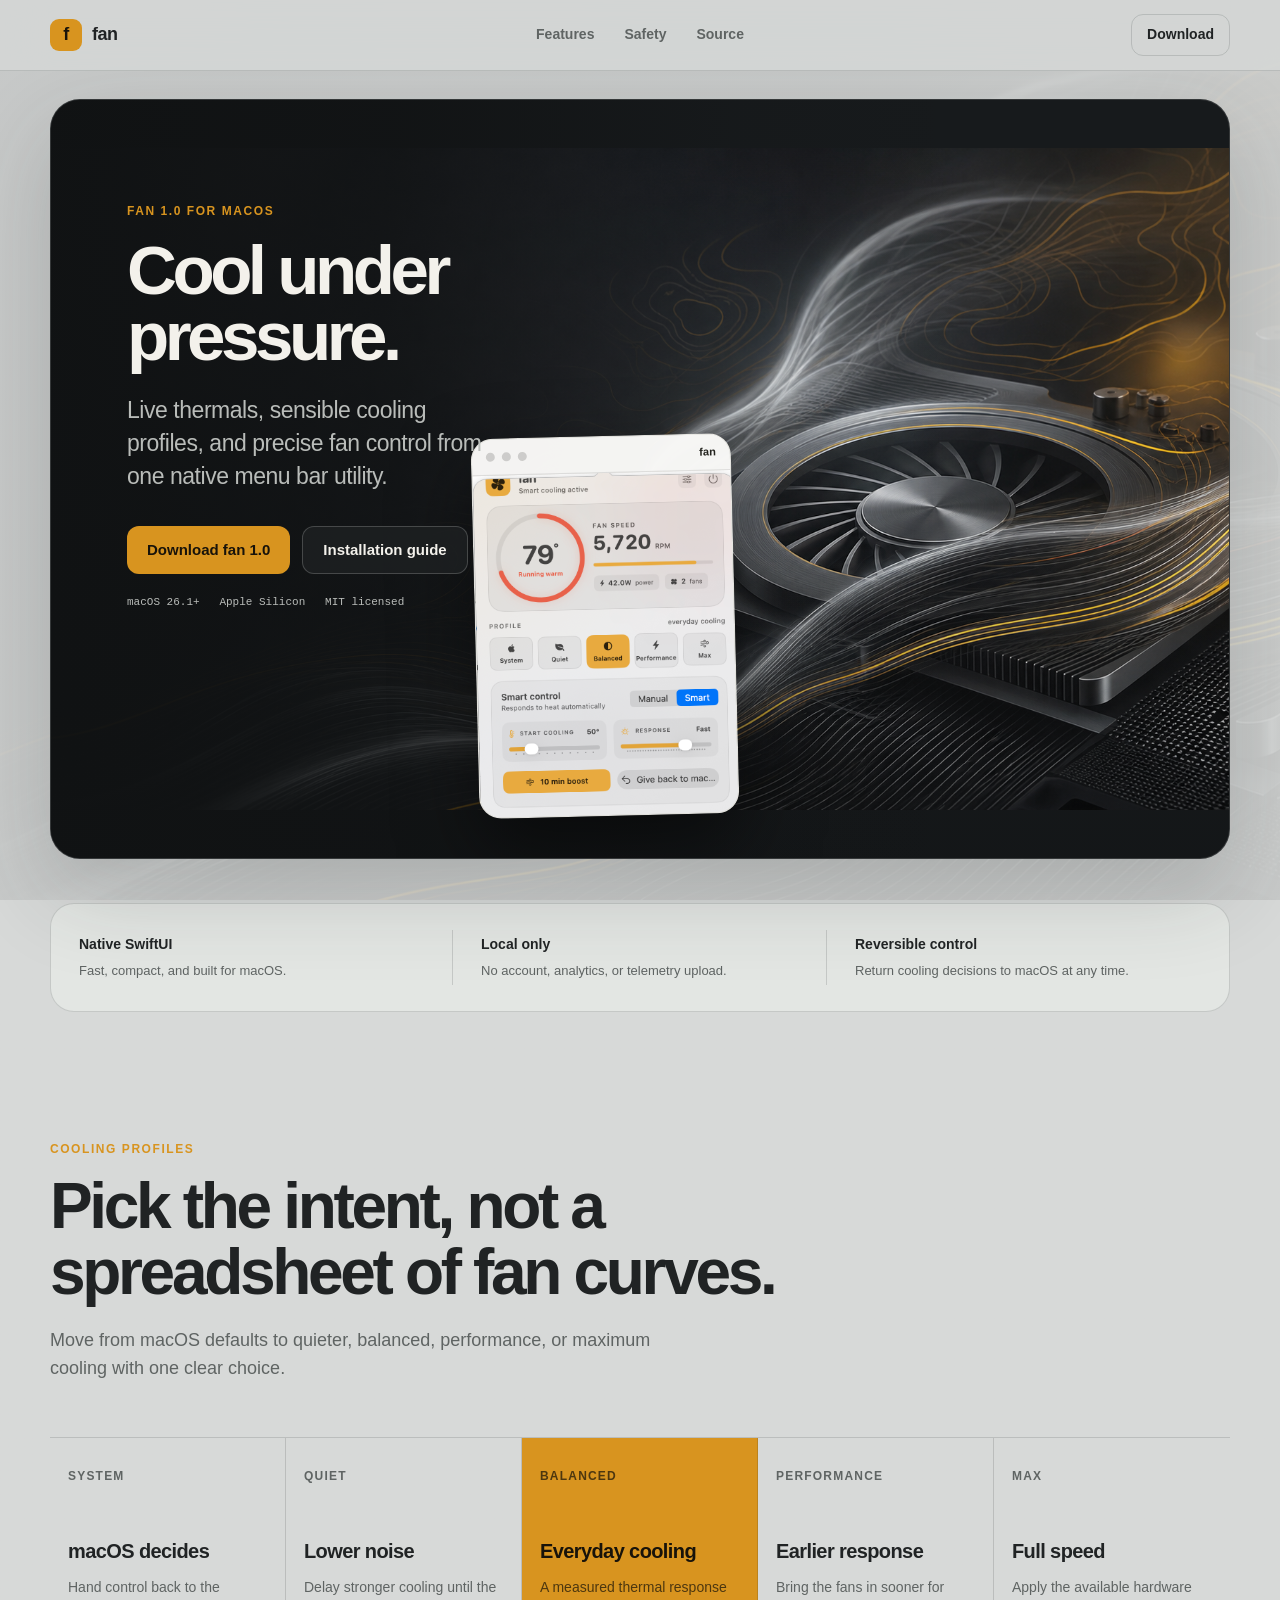
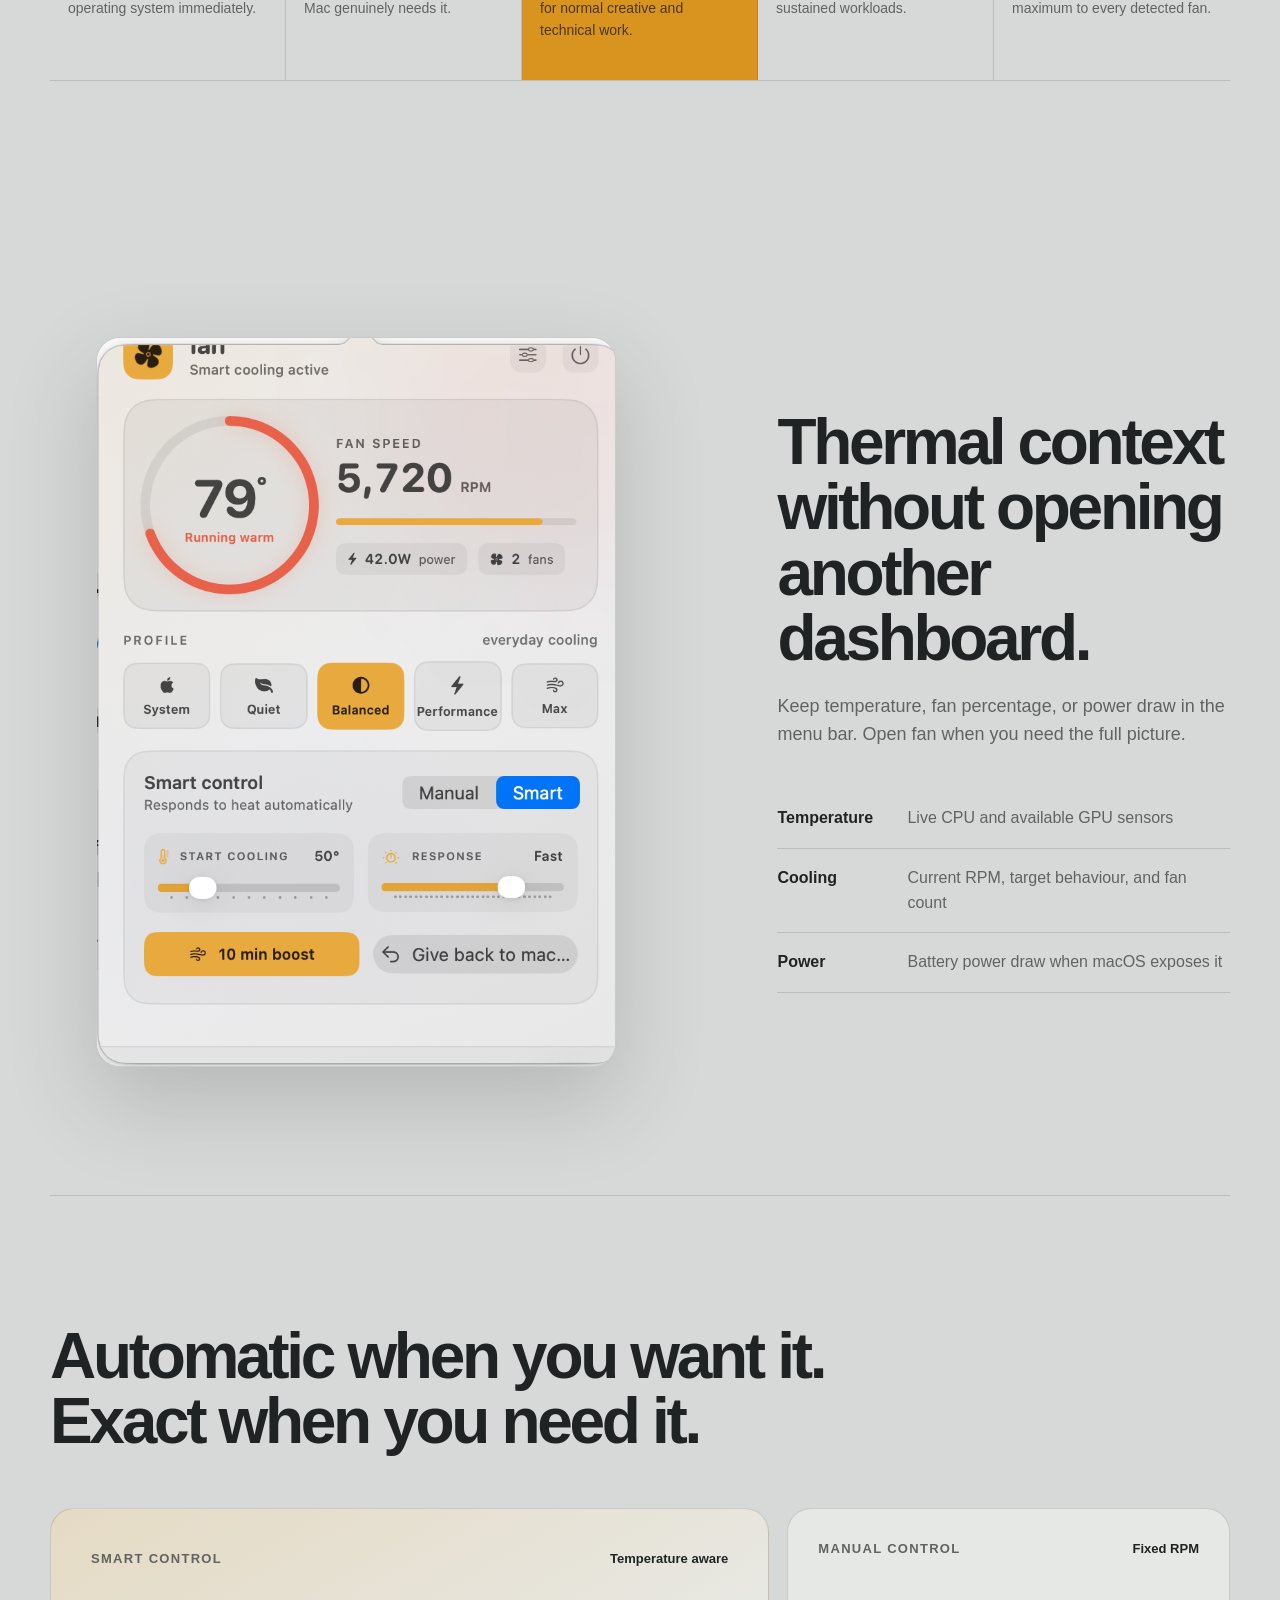
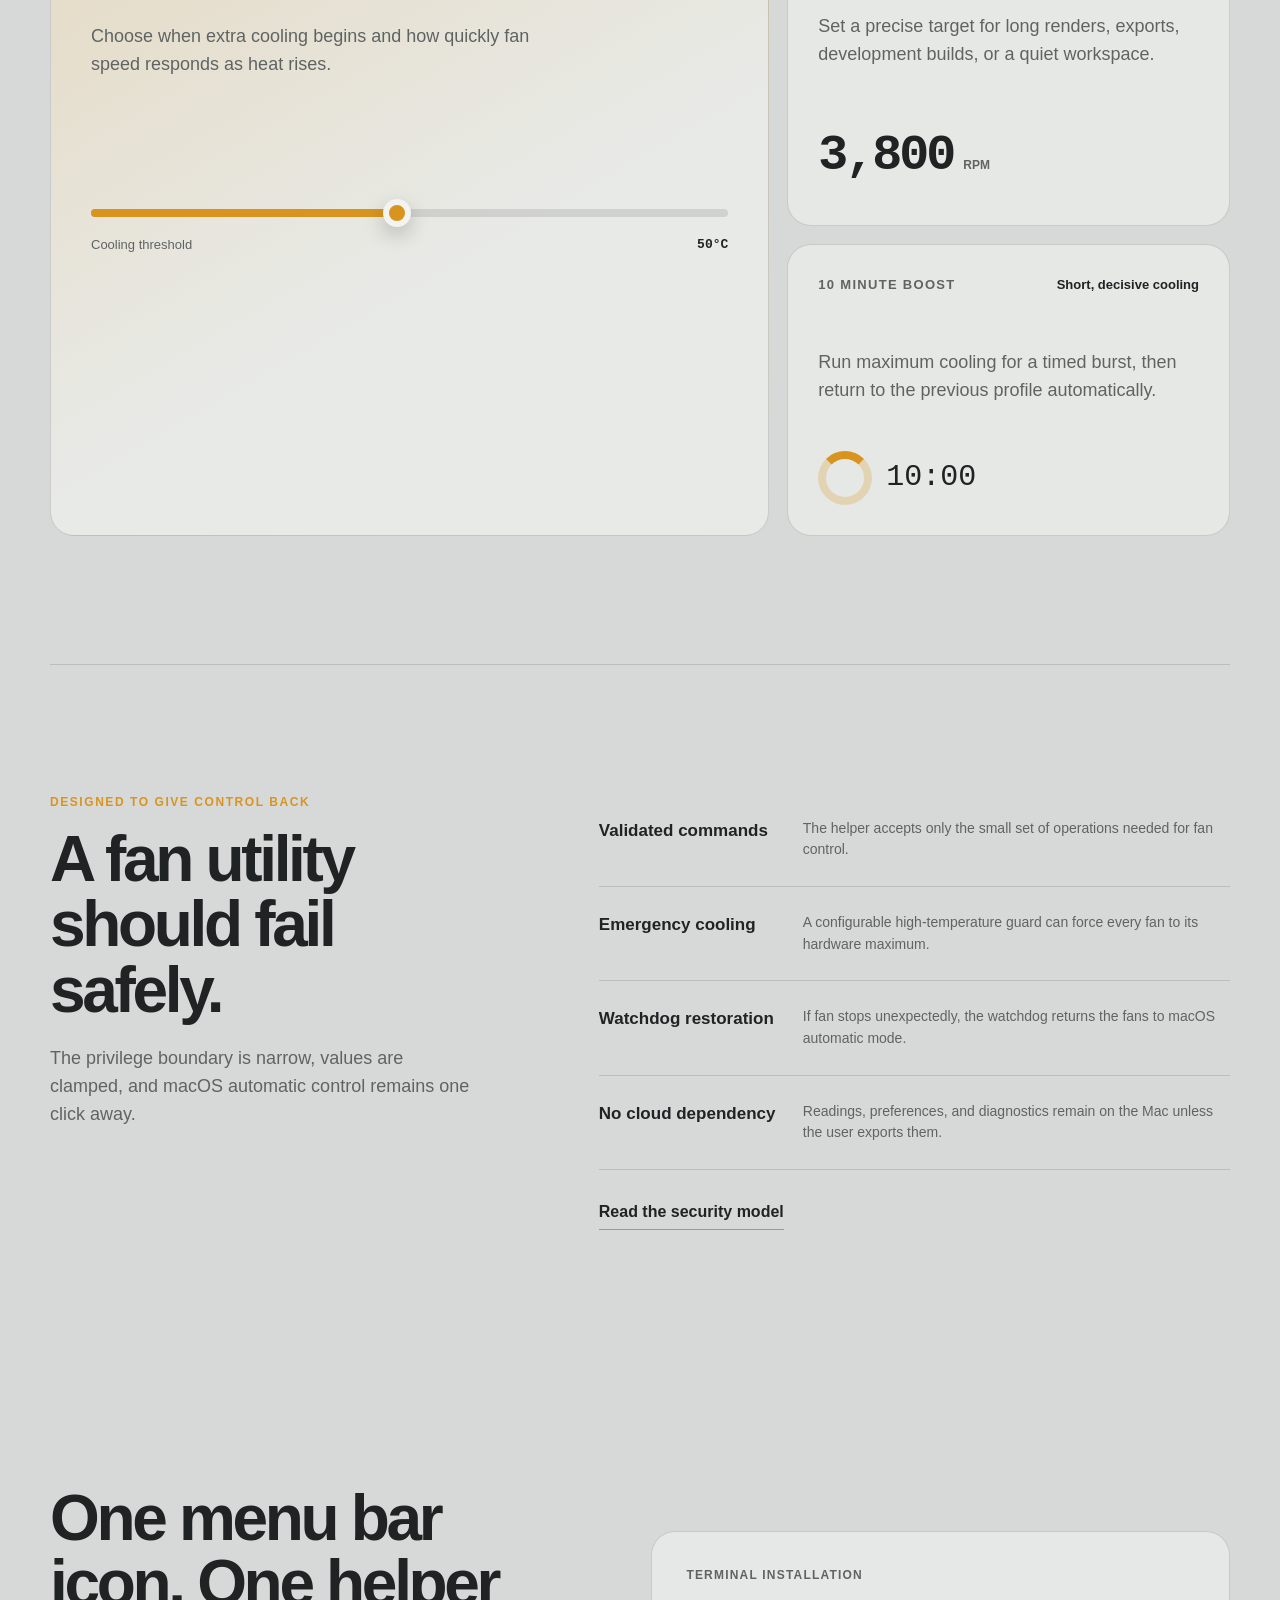
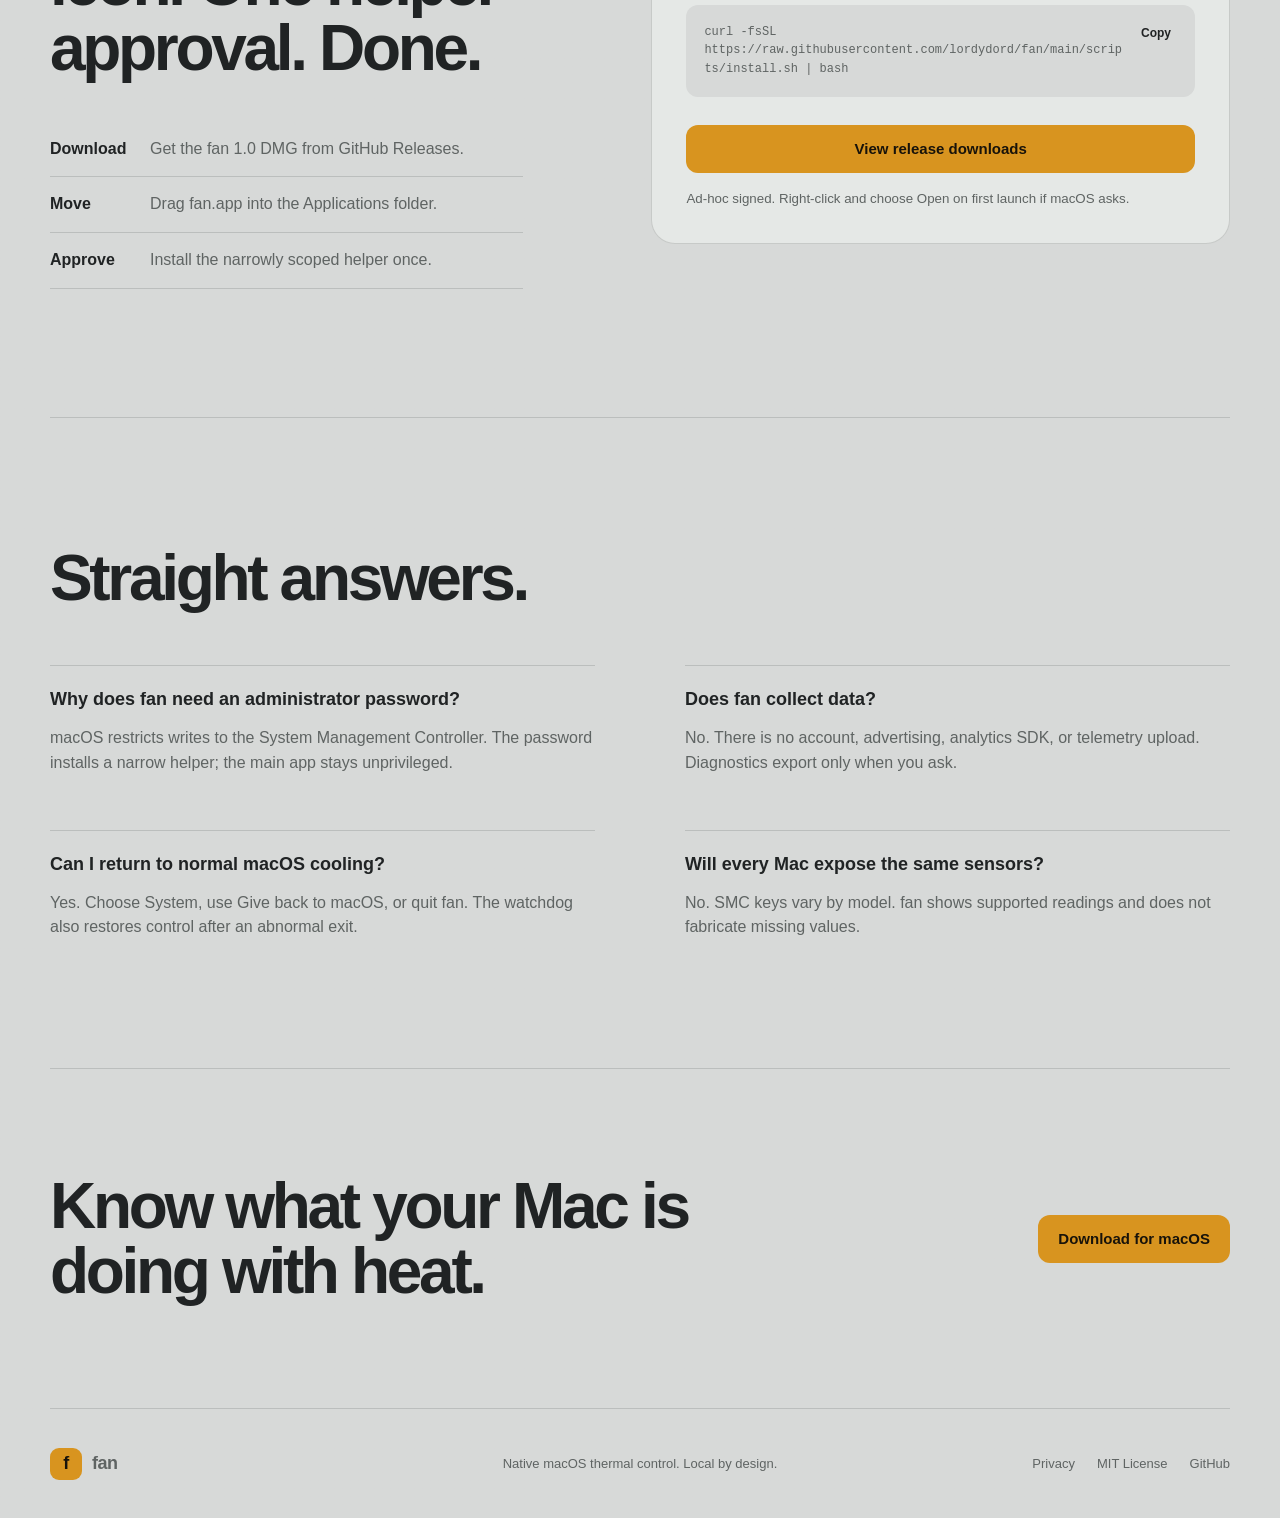
==== commit 2b1217bb: "Show app-only screenshot in telemetry section" ====
--- a/docs/index.html
+++ b/docs/index.html
@@ -86,7 +86,7 @@
     <section class="telemetry section shell">
       <div class="telemetry-visual reveal">
         <div class="context-frame">
-          <img src="assets/screenshots/fan-menubar-context.png" alt="fan temperature and fan-speed readouts in the macOS menu bar">
+          <img src="assets/screenshots/fan-dashboard-full.png" alt="Complete fan application window showing temperature, fan speed, cooling profiles, and Smart controls">
         </div>
       </div>
       <div class="telemetry-copy reveal">
--- a/docs/styles.css
+++ b/docs/styles.css
@@ -162,8 +162,8 @@
 .profile-rail .profile-featured span, .profile-rail .profile-featured p { color: color-mix(in srgb, var(--accent-ink) 72%, transparent); }
 
 .telemetry { display: grid; grid-template-columns: minmax(0, 1.15fr) minmax(340px, 0.85fr); align-items: center; gap: clamp(58px, 9vw, 130px); }
-.context-frame { overflow: hidden; border: 1px solid var(--line); border-radius: var(--radius-card); background: var(--surface); box-shadow: var(--shadow); }
-.context-frame img { width: 100%; height: 510px; object-fit: cover; object-position: top center; }
+.context-frame { width: min(100%, 520px); margin-inline: auto; overflow: hidden; border: 1px solid var(--line); border-radius: var(--radius-card); background: var(--surface); box-shadow: var(--shadow); }
+.context-frame img { width: 100%; height: auto; }
 .metric-list { margin: 40px 0 0; }
 .metric-list div { display: grid; grid-template-columns: 110px 1fr; gap: 20px; padding: 17px 0; border-bottom: 1px solid var(--line); }
 .metric-list dt { font-weight: 700; }
@@ -267,7 +267,6 @@
   .profile-rail { grid-template-columns: 1fr; }
   .profile-rail article, .profile-rail article:last-child { grid-column: auto; min-height: 165px; border-right: 0; }
   .profile-rail strong { margin-top: 28px; }
-  .context-frame img { height: 360px; }
   .control-grid { grid-template-columns: 1fr; }
   .control-grid article:first-child { grid-row: auto; min-height: 440px; }
   .control-grid article { min-height: 240px; }
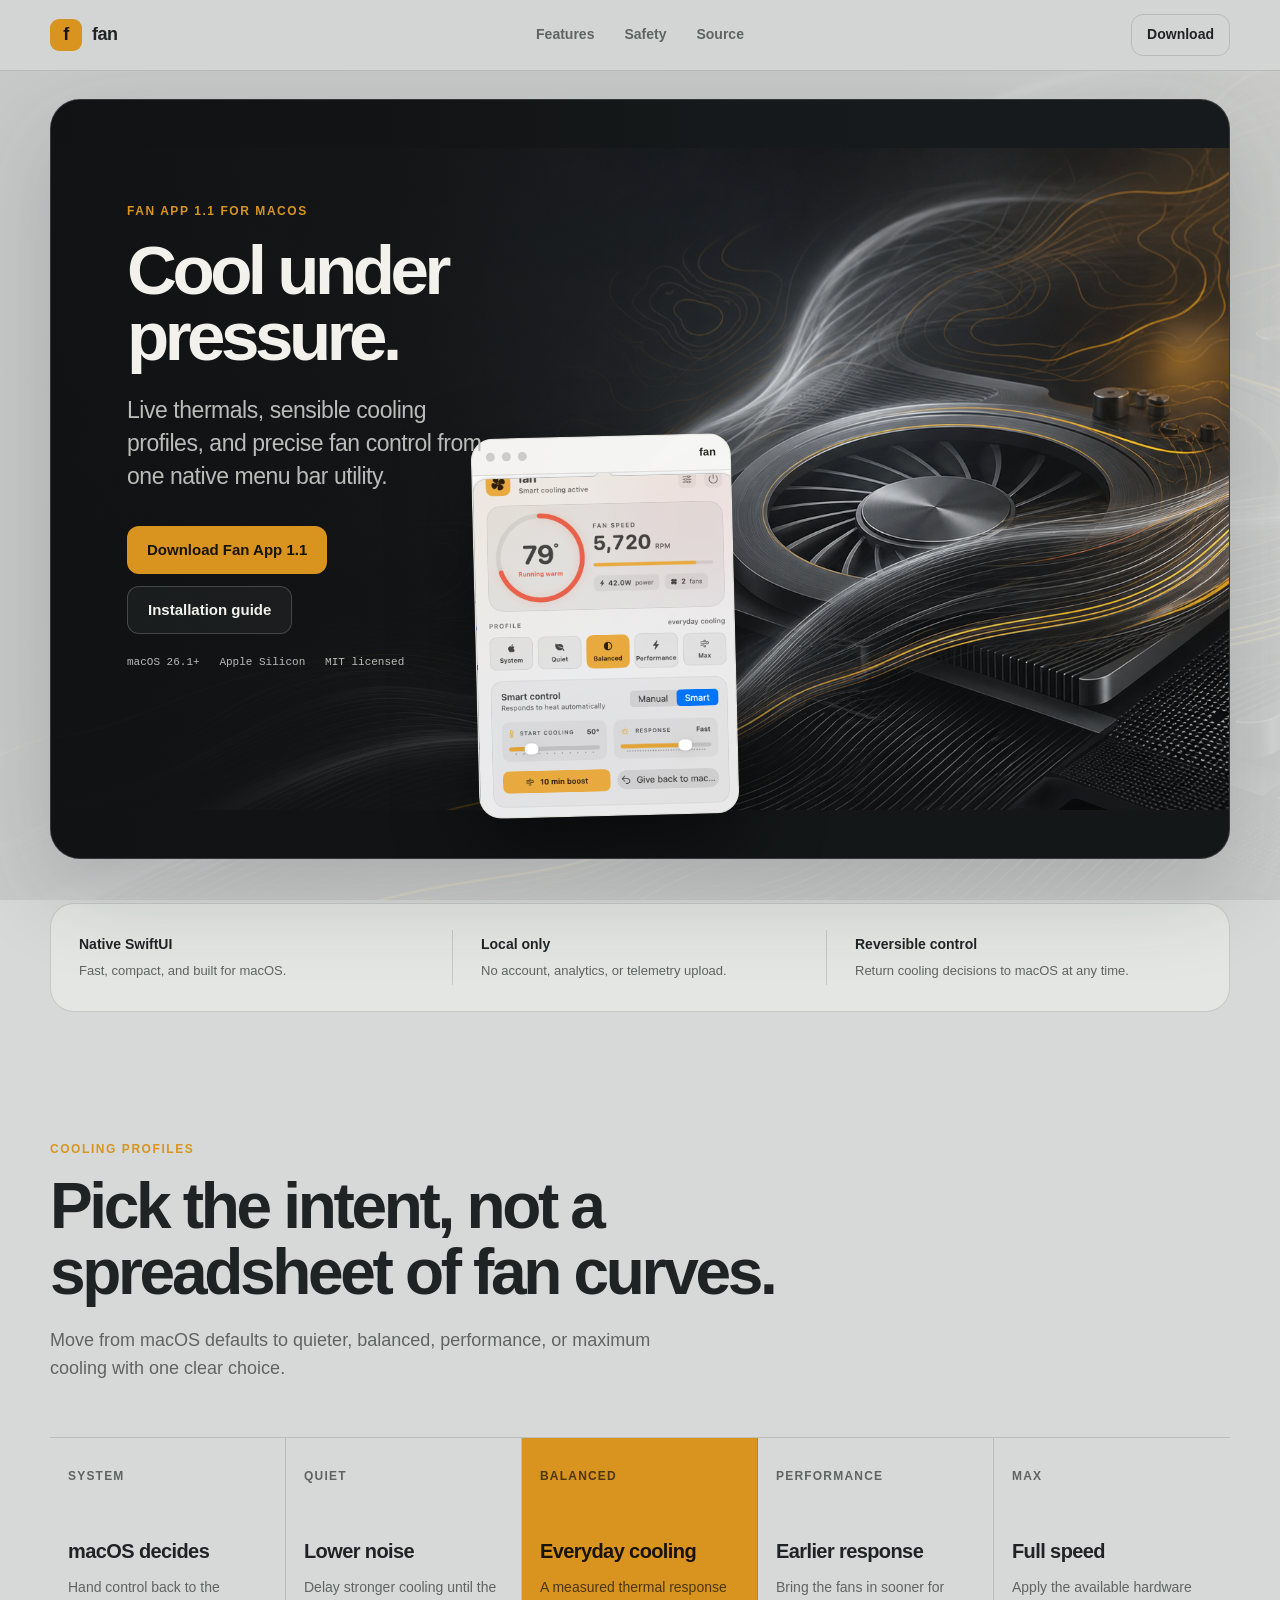
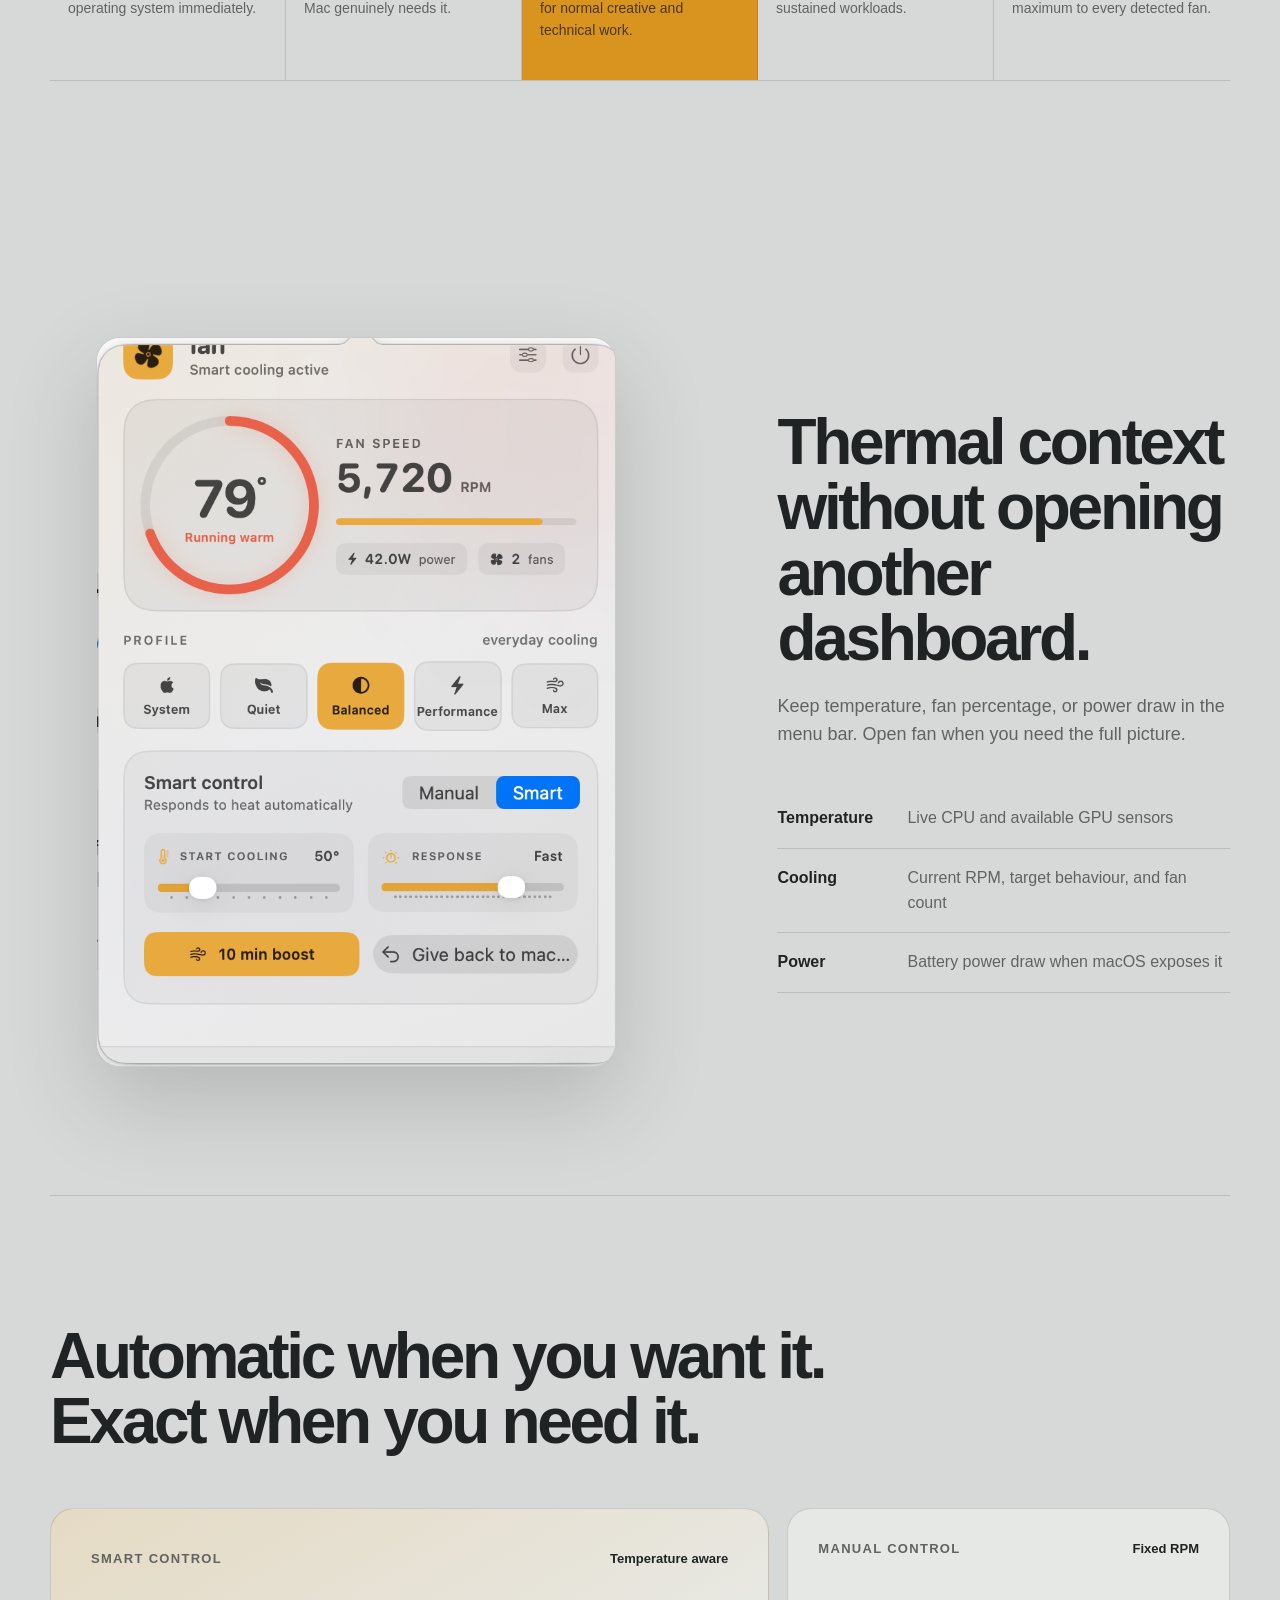
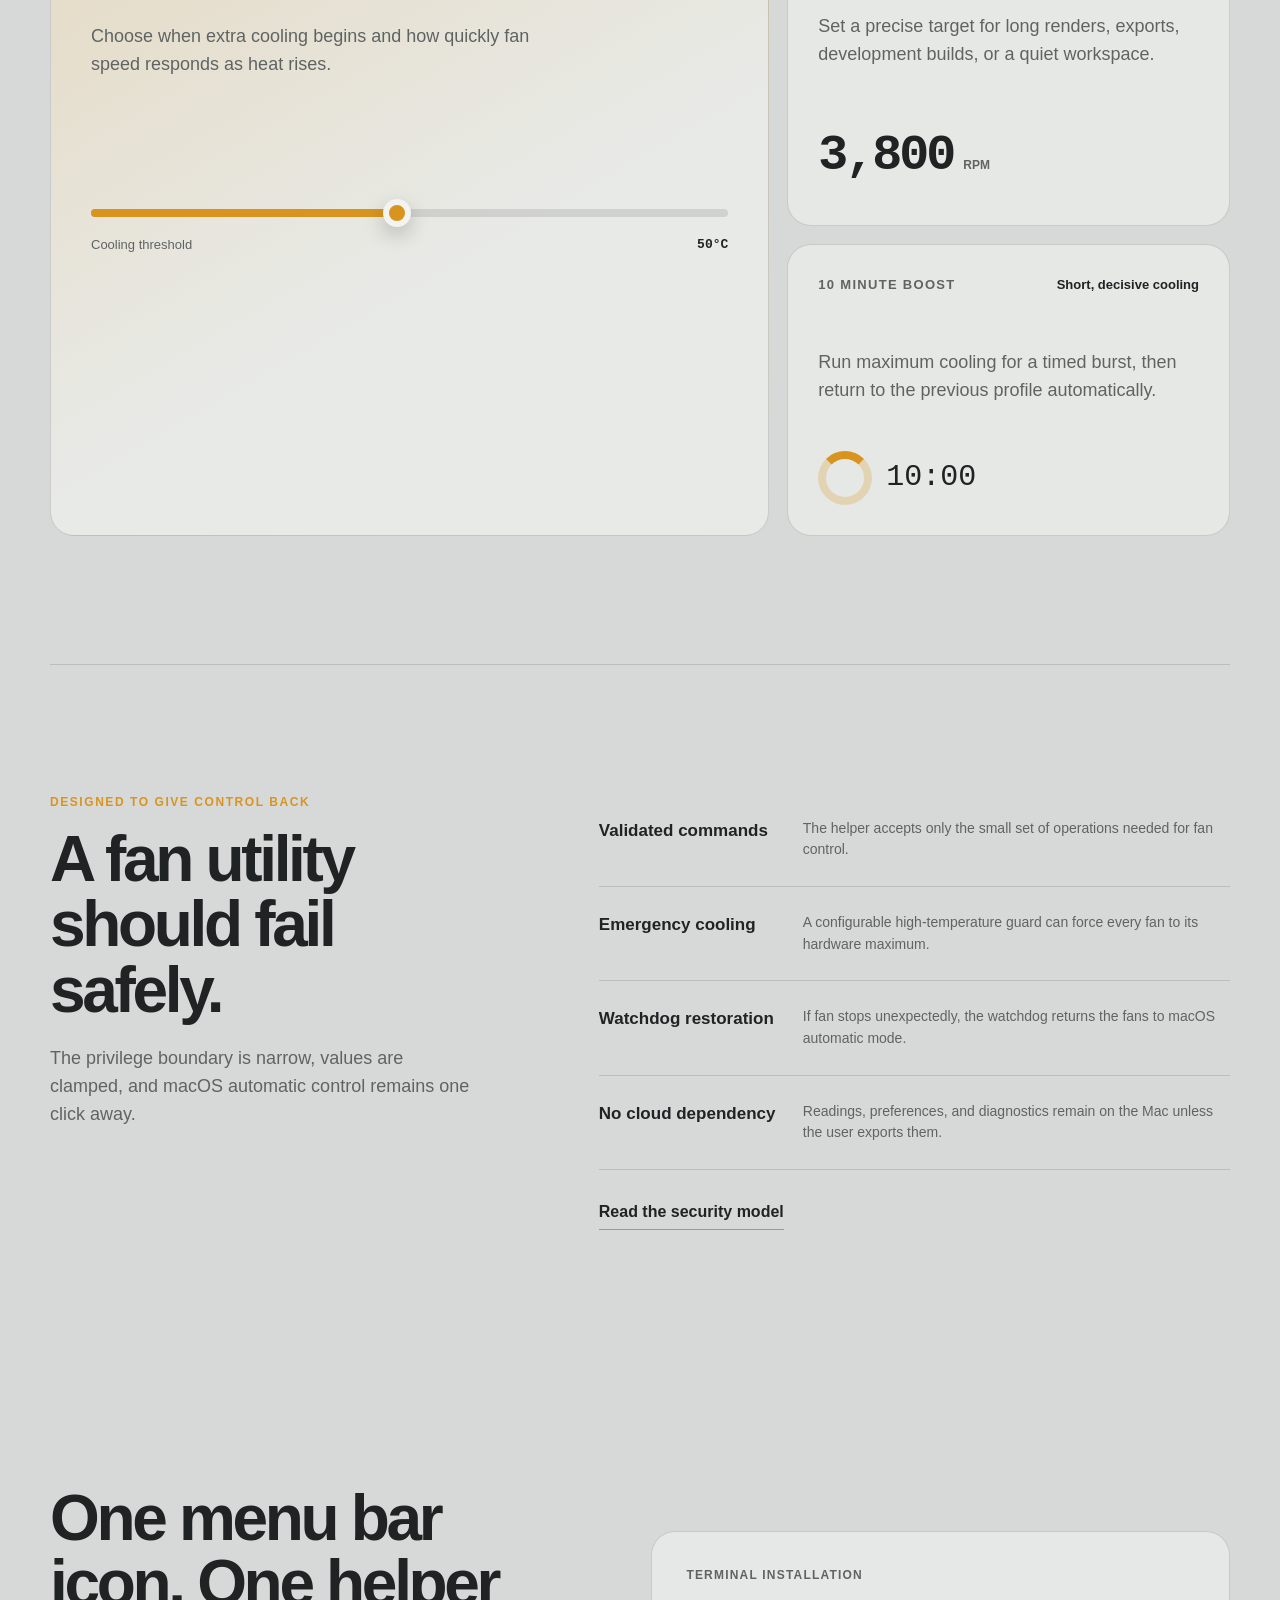
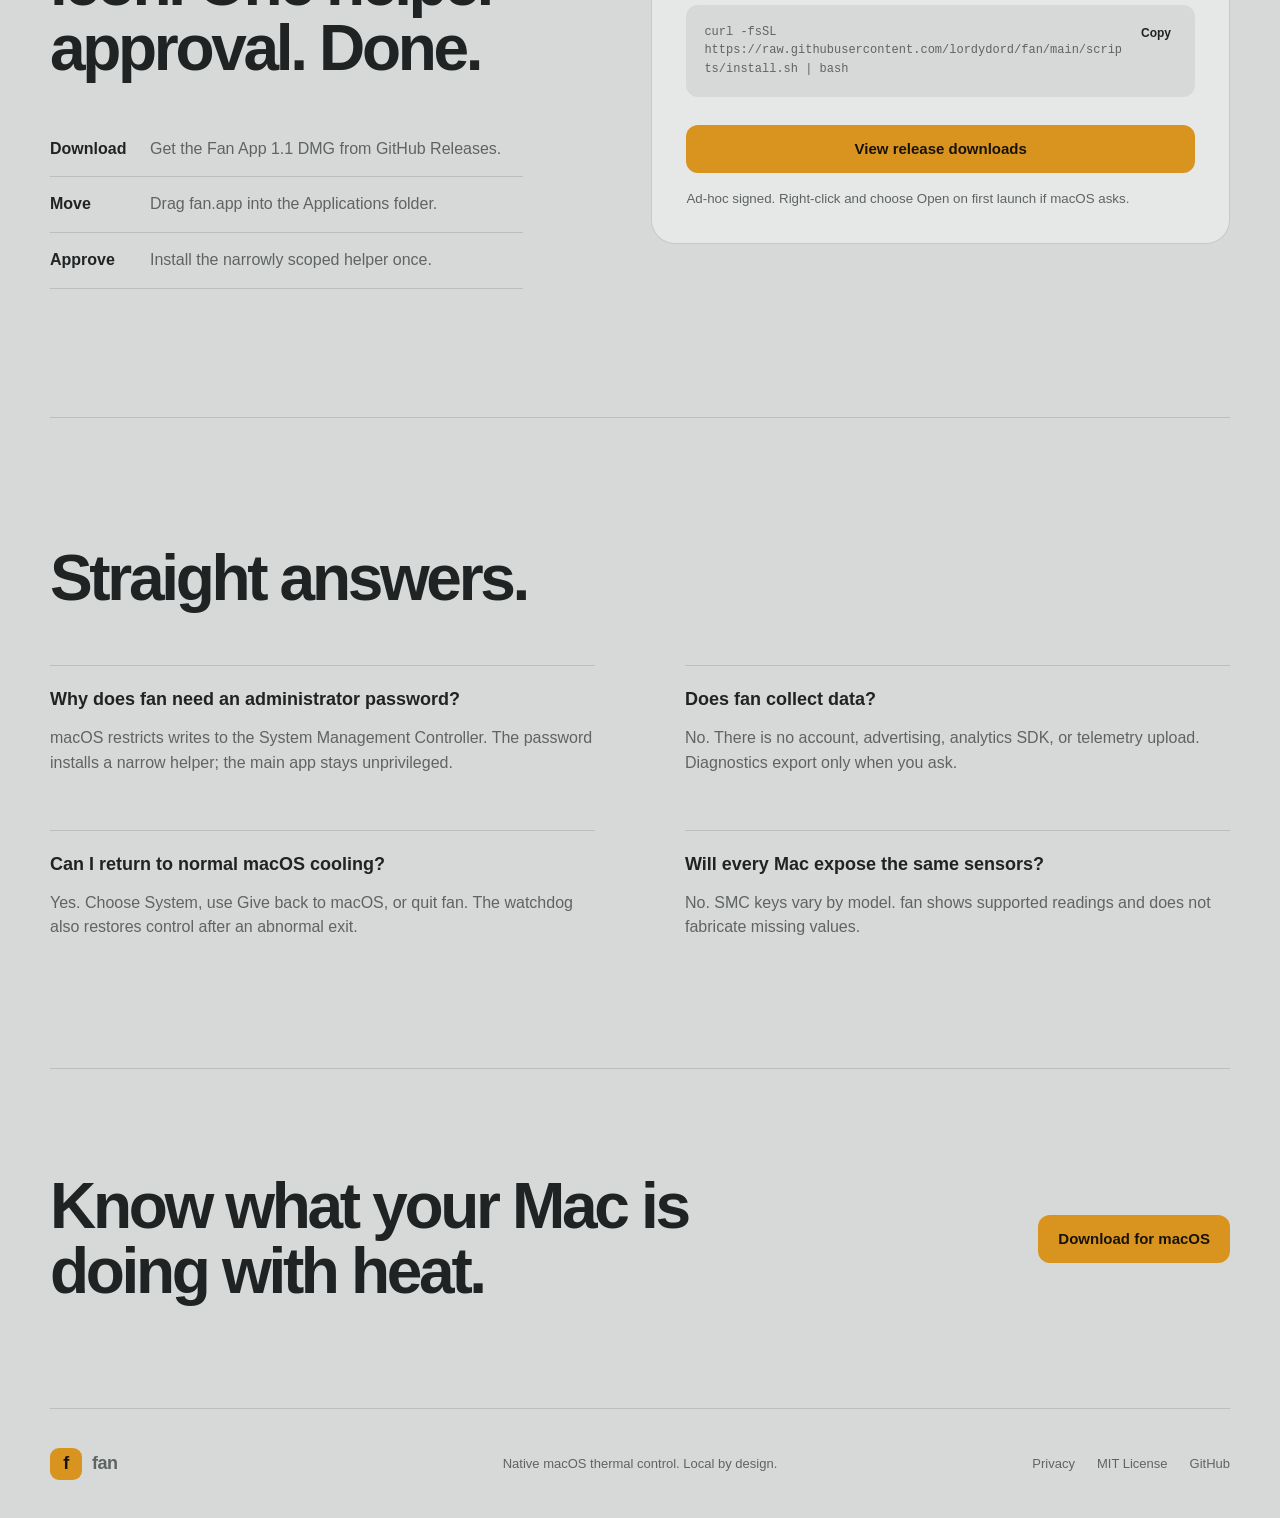
==== commit 392aad01: "Release Fan App 1.1" ====
--- a/docs/index.html
+++ b/docs/index.html
@@ -14,7 +14,7 @@
   <title>fan for macOS</title>
   <link rel="icon" type="image/png" href="assets/logo.png">
   <link rel="preload" as="image" href="assets/art/thermal-airflow.png">
-  <link rel="stylesheet" href="styles.css">
+  <link rel="stylesheet" href="styles.css?v=2">
 </head>
 <body>
   <a class="skip-link" href="#main">Skip to content</a>
@@ -37,11 +37,11 @@
   <main id="main">
     <section class="hero shell" id="top">
       <div class="hero-copy reveal">
-        <p class="eyebrow">fan 1.0 for macOS</p>
+        <p class="eyebrow">Fan App 1.1 for macOS</p>
         <h1>Cool under<br>pressure.</h1>
         <p class="hero-intro">Live thermals, sensible cooling profiles, and precise fan control from one native menu bar utility.</p>
         <div class="hero-actions">
-          <a class="button button-primary" href="https://github.com/lordydord/fan/releases/latest">Download fan 1.0</a>
+          <a class="button button-primary" href="https://github.com/lordydord/fan/releases/latest">Download Fan App 1.1</a>
           <a class="button button-secondary" href="#install">Installation guide</a>
         </div>
         <p class="compatibility">macOS 26.1+ &nbsp; Apple Silicon &nbsp; MIT licensed</p>
@@ -143,7 +143,7 @@
       <div class="install-copy reveal">
         <h2>One menu bar icon. One helper approval. Done.</h2>
         <ol>
-          <li><strong>Download</strong><span>Get the fan 1.0 DMG from GitHub Releases.</span></li>
+          <li><strong>Download</strong><span>Get the Fan App 1.1 DMG from GitHub Releases.</span></li>
           <li><strong>Move</strong><span>Drag fan.app into the Applications folder.</span></li>
           <li><strong>Approve</strong><span>Install the narrowly scoped helper once.</span></li>
         </ol>
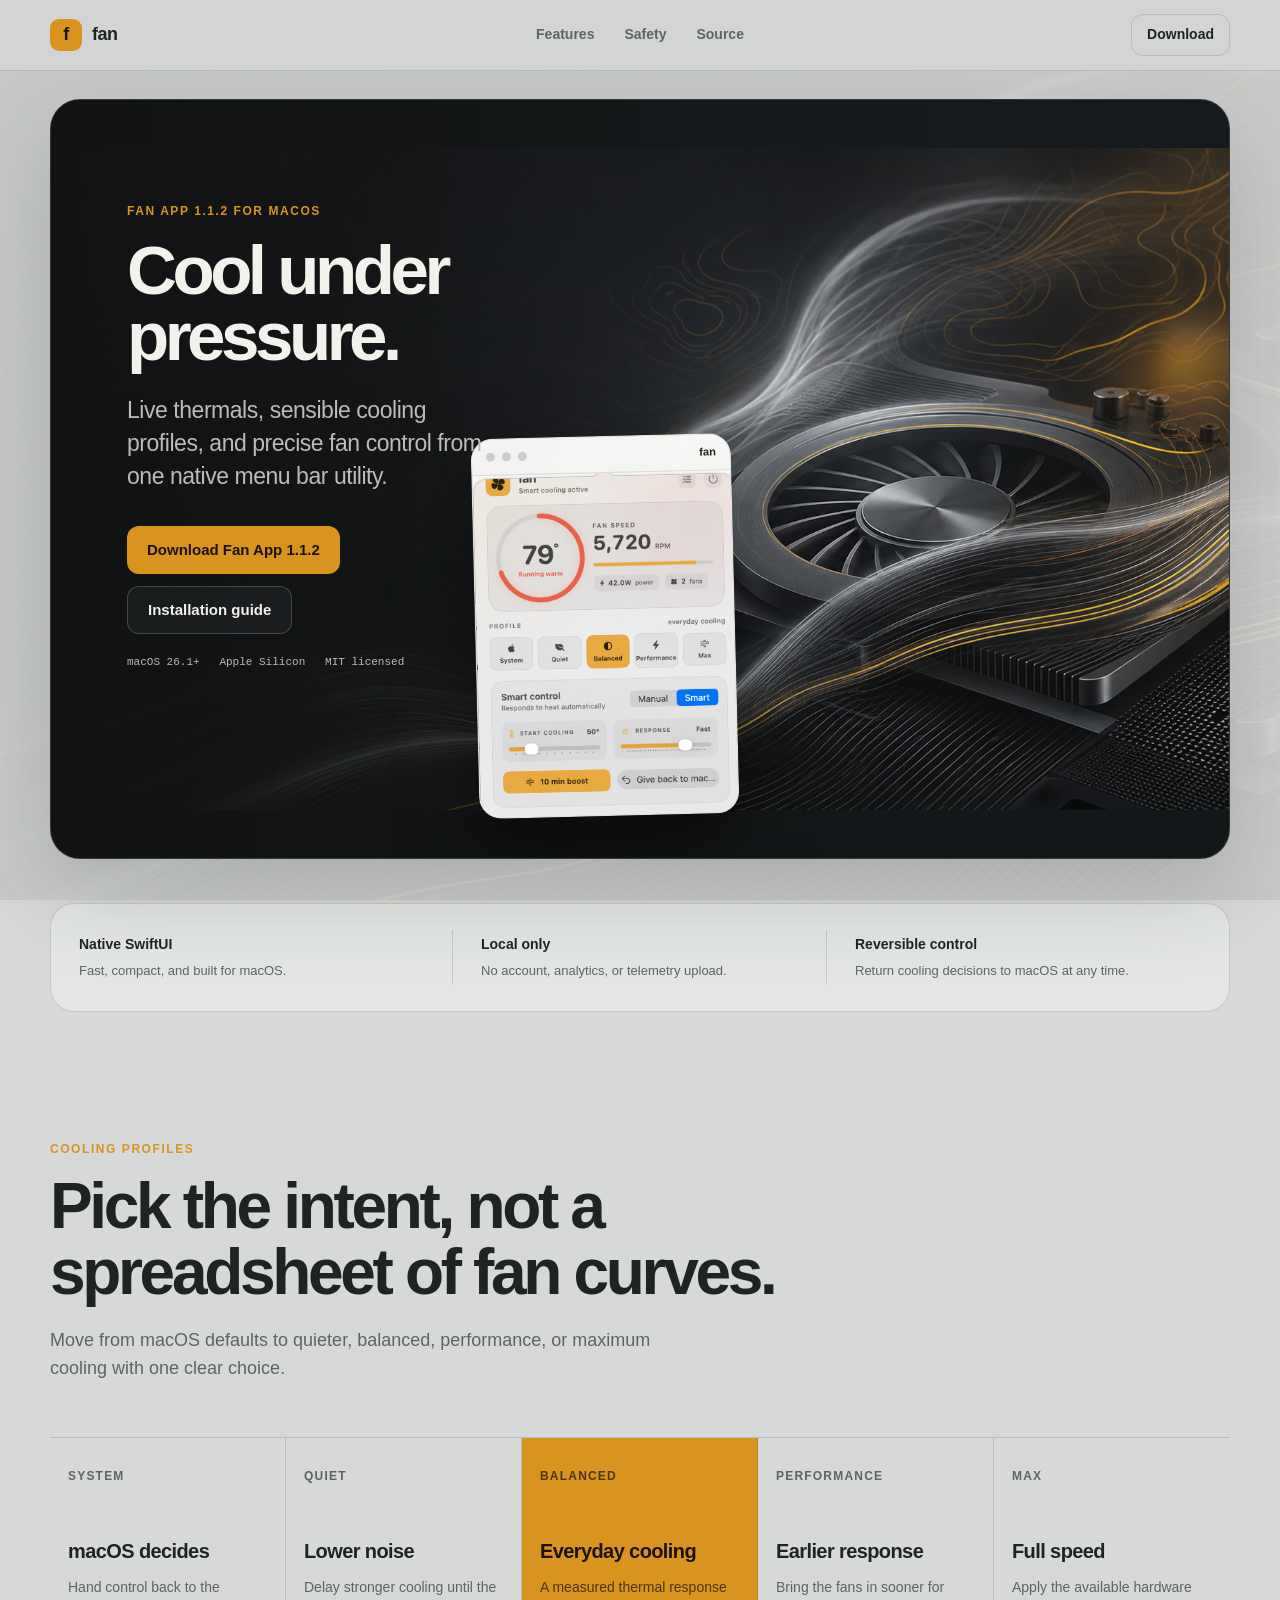
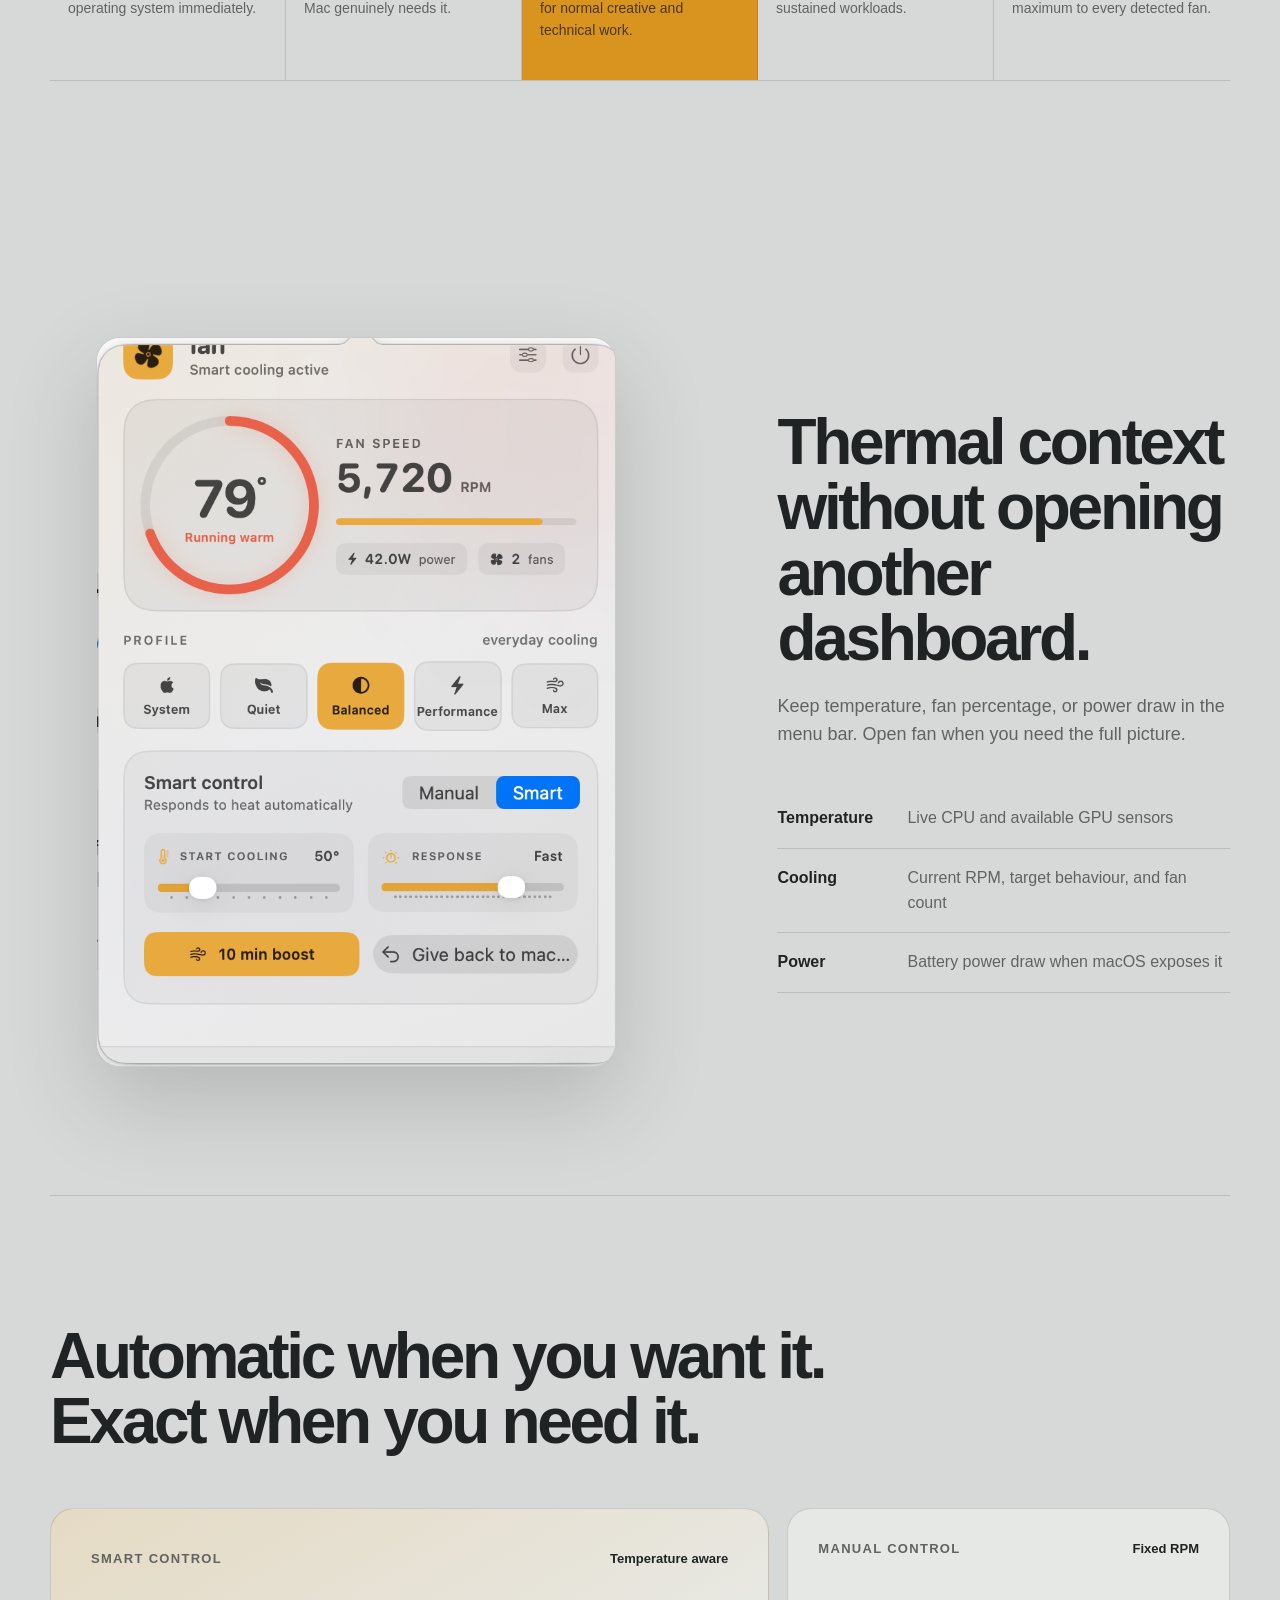
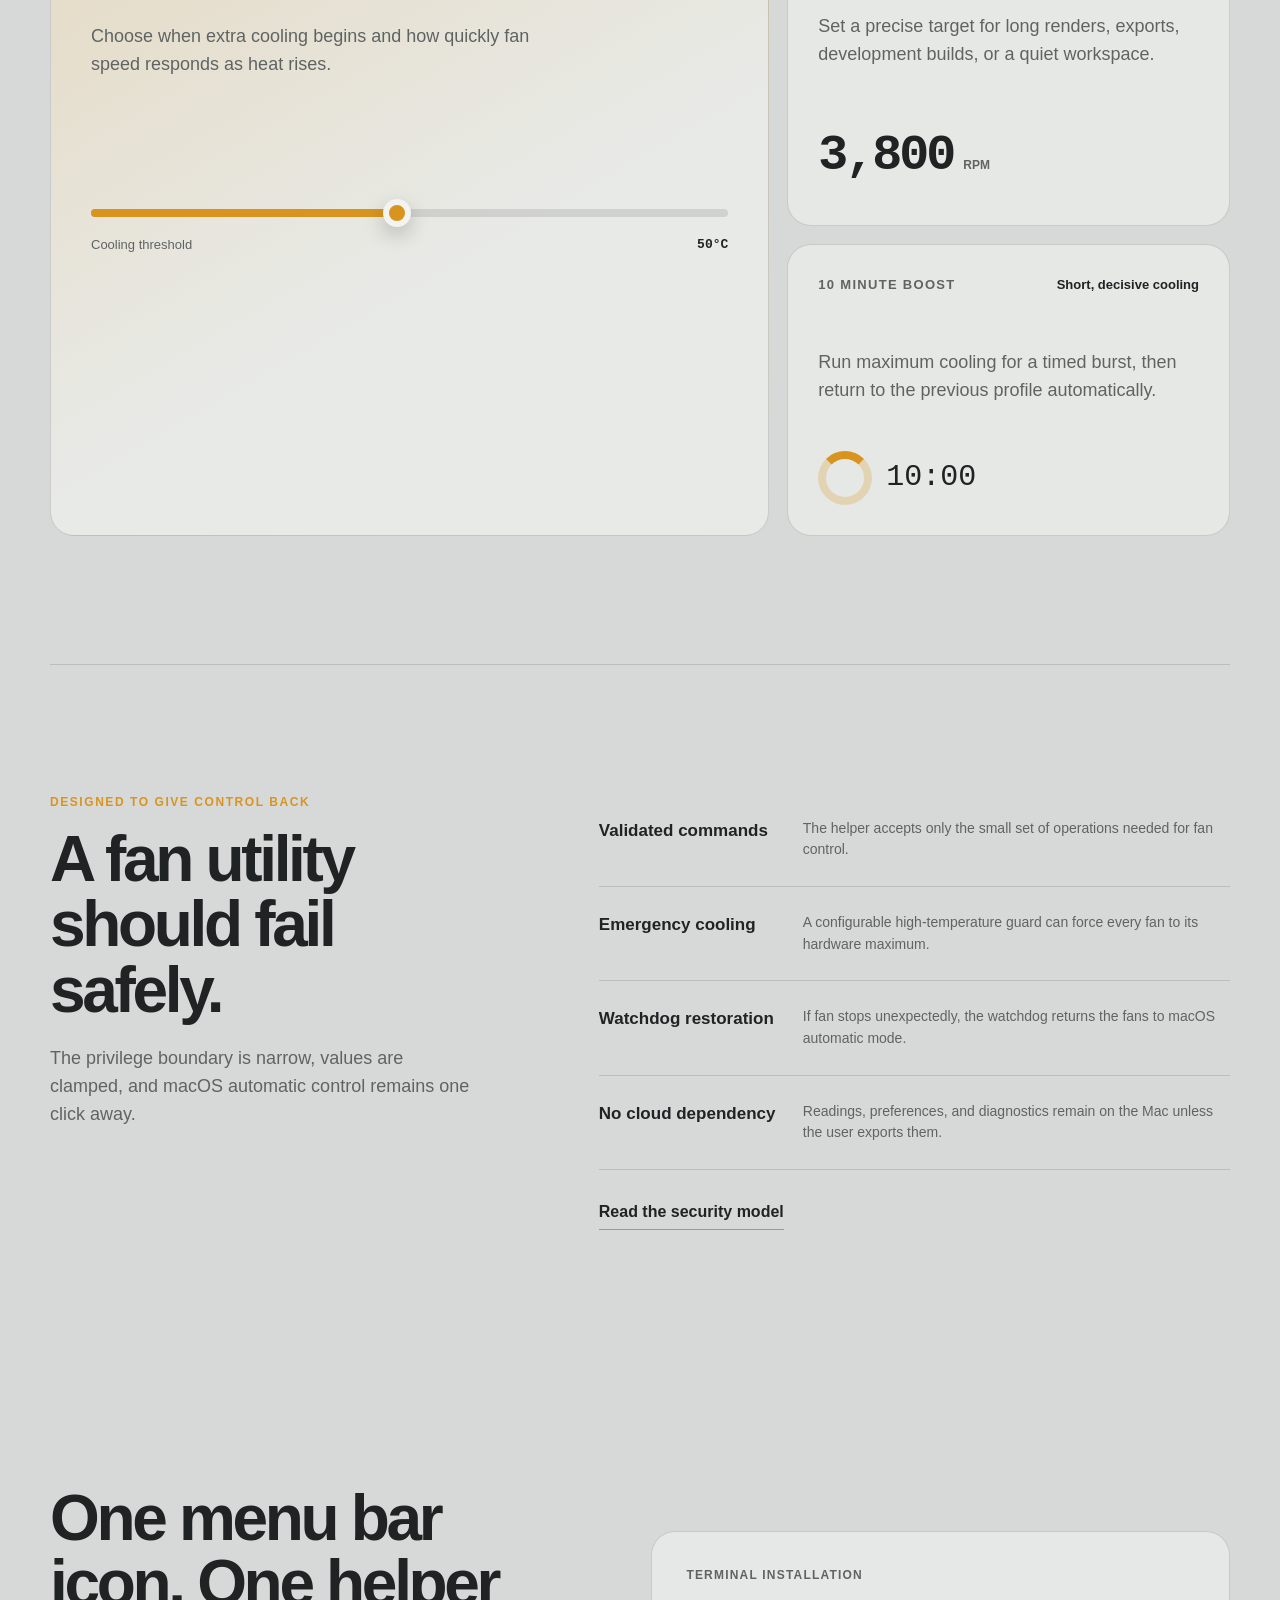
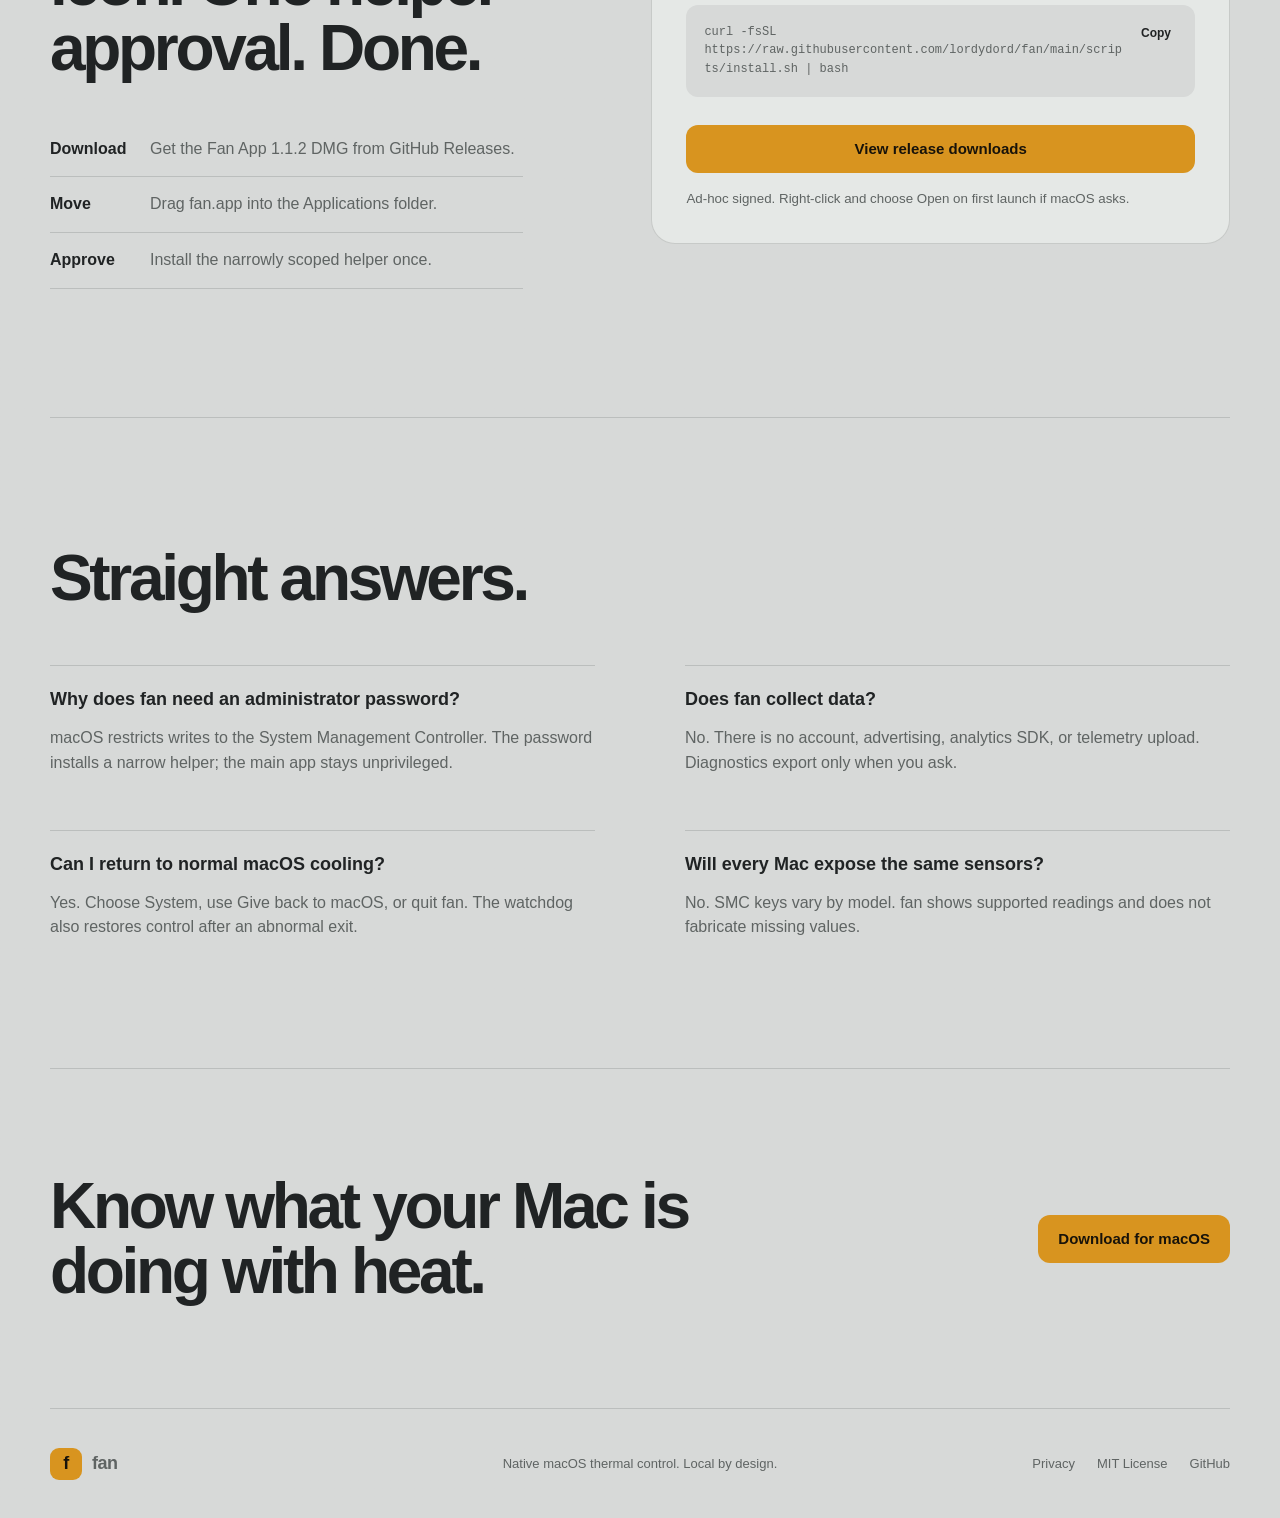
==== commit 99b67247: "Release Fan App 1.1.2" ====
--- a/docs/index.html
+++ b/docs/index.html
@@ -37,11 +37,11 @@
   <main id="main">
     <section class="hero shell" id="top">
       <div class="hero-copy reveal">
-        <p class="eyebrow">Fan App 1.1 for macOS</p>
+        <p class="eyebrow">Fan App 1.1.2 for macOS</p>
         <h1>Cool under<br>pressure.</h1>
         <p class="hero-intro">Live thermals, sensible cooling profiles, and precise fan control from one native menu bar utility.</p>
         <div class="hero-actions">
-          <a class="button button-primary" href="https://github.com/lordydord/fan/releases/latest">Download Fan App 1.1</a>
+          <a class="button button-primary" href="https://github.com/lordydord/fan/releases/latest">Download Fan App 1.1.2</a>
           <a class="button button-secondary" href="#install">Installation guide</a>
         </div>
         <p class="compatibility">macOS 26.1+ &nbsp; Apple Silicon &nbsp; MIT licensed</p>
@@ -143,7 +143,7 @@
       <div class="install-copy reveal">
         <h2>One menu bar icon. One helper approval. Done.</h2>
         <ol>
-          <li><strong>Download</strong><span>Get the Fan App 1.1 DMG from GitHub Releases.</span></li>
+          <li><strong>Download</strong><span>Get the Fan App 1.1.2 DMG from GitHub Releases.</span></li>
           <li><strong>Move</strong><span>Drag fan.app into the Applications folder.</span></li>
           <li><strong>Approve</strong><span>Install the narrowly scoped helper once.</span></li>
         </ol>
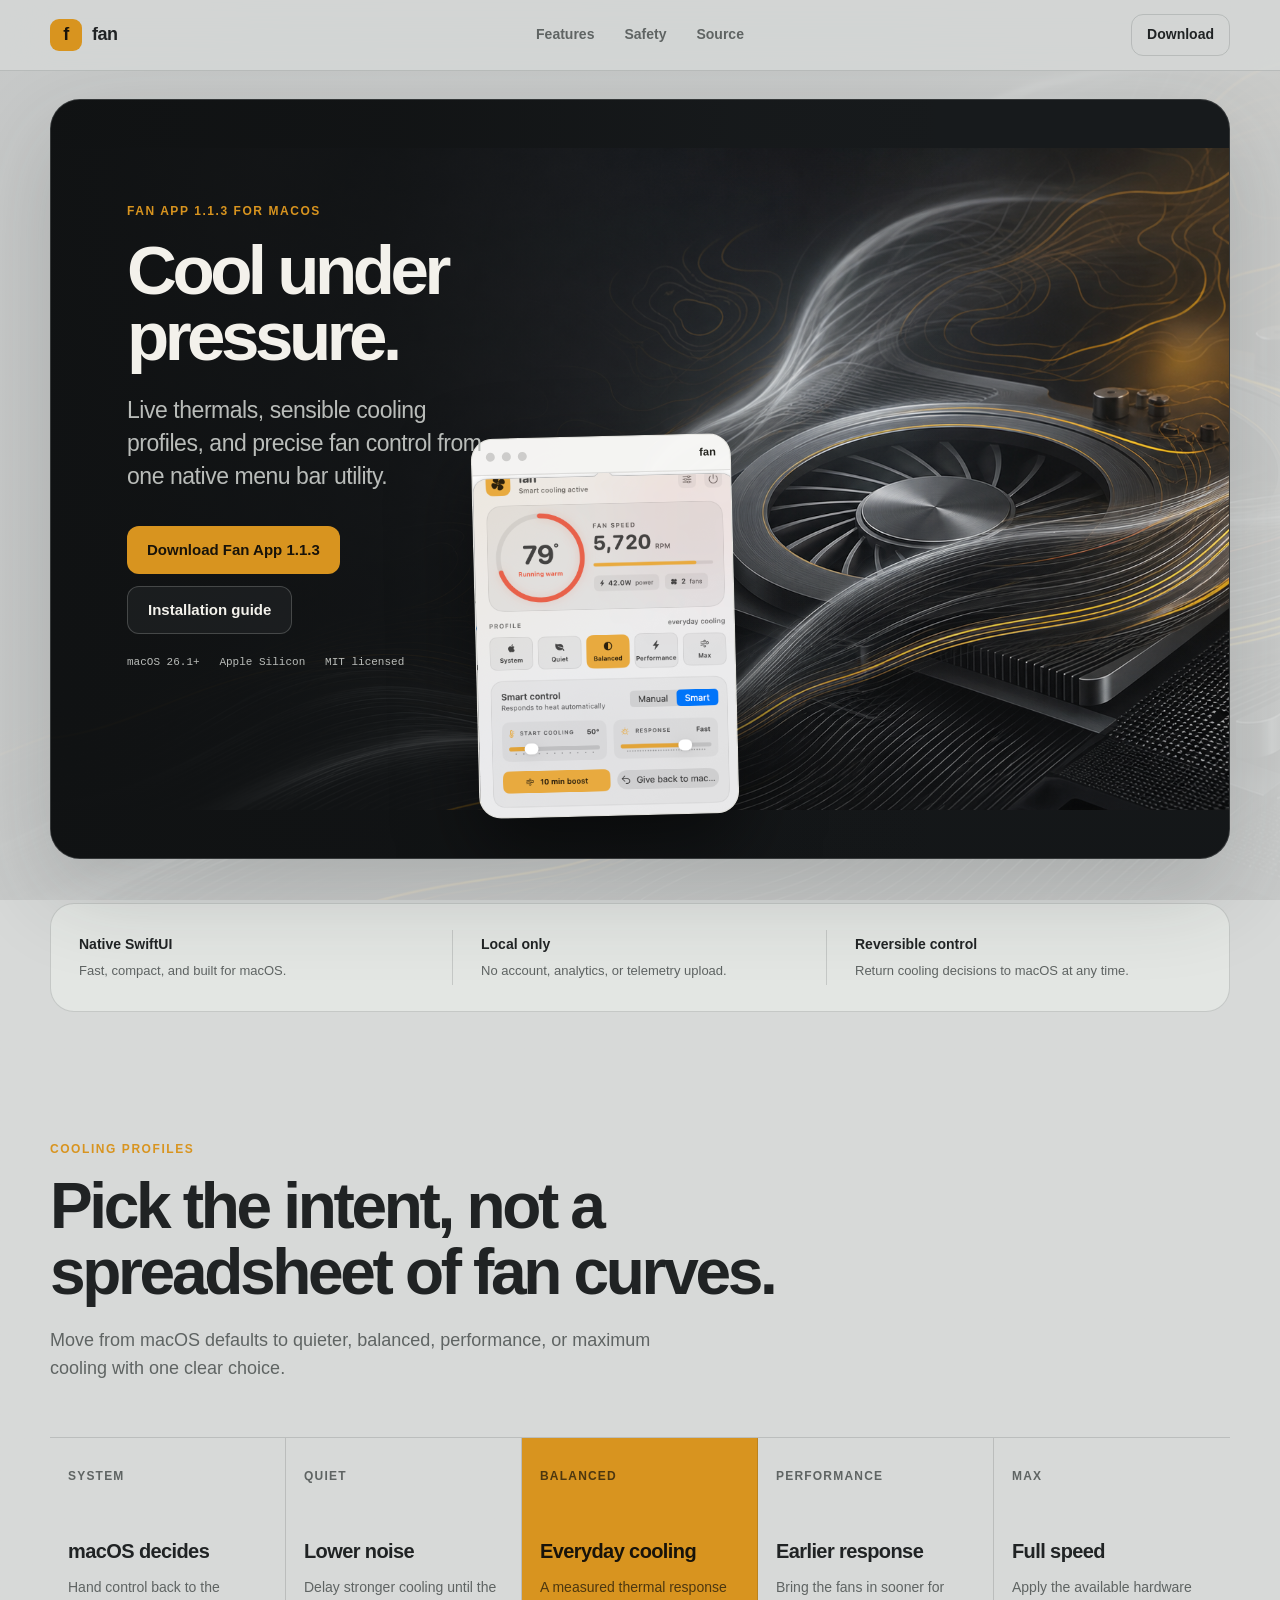
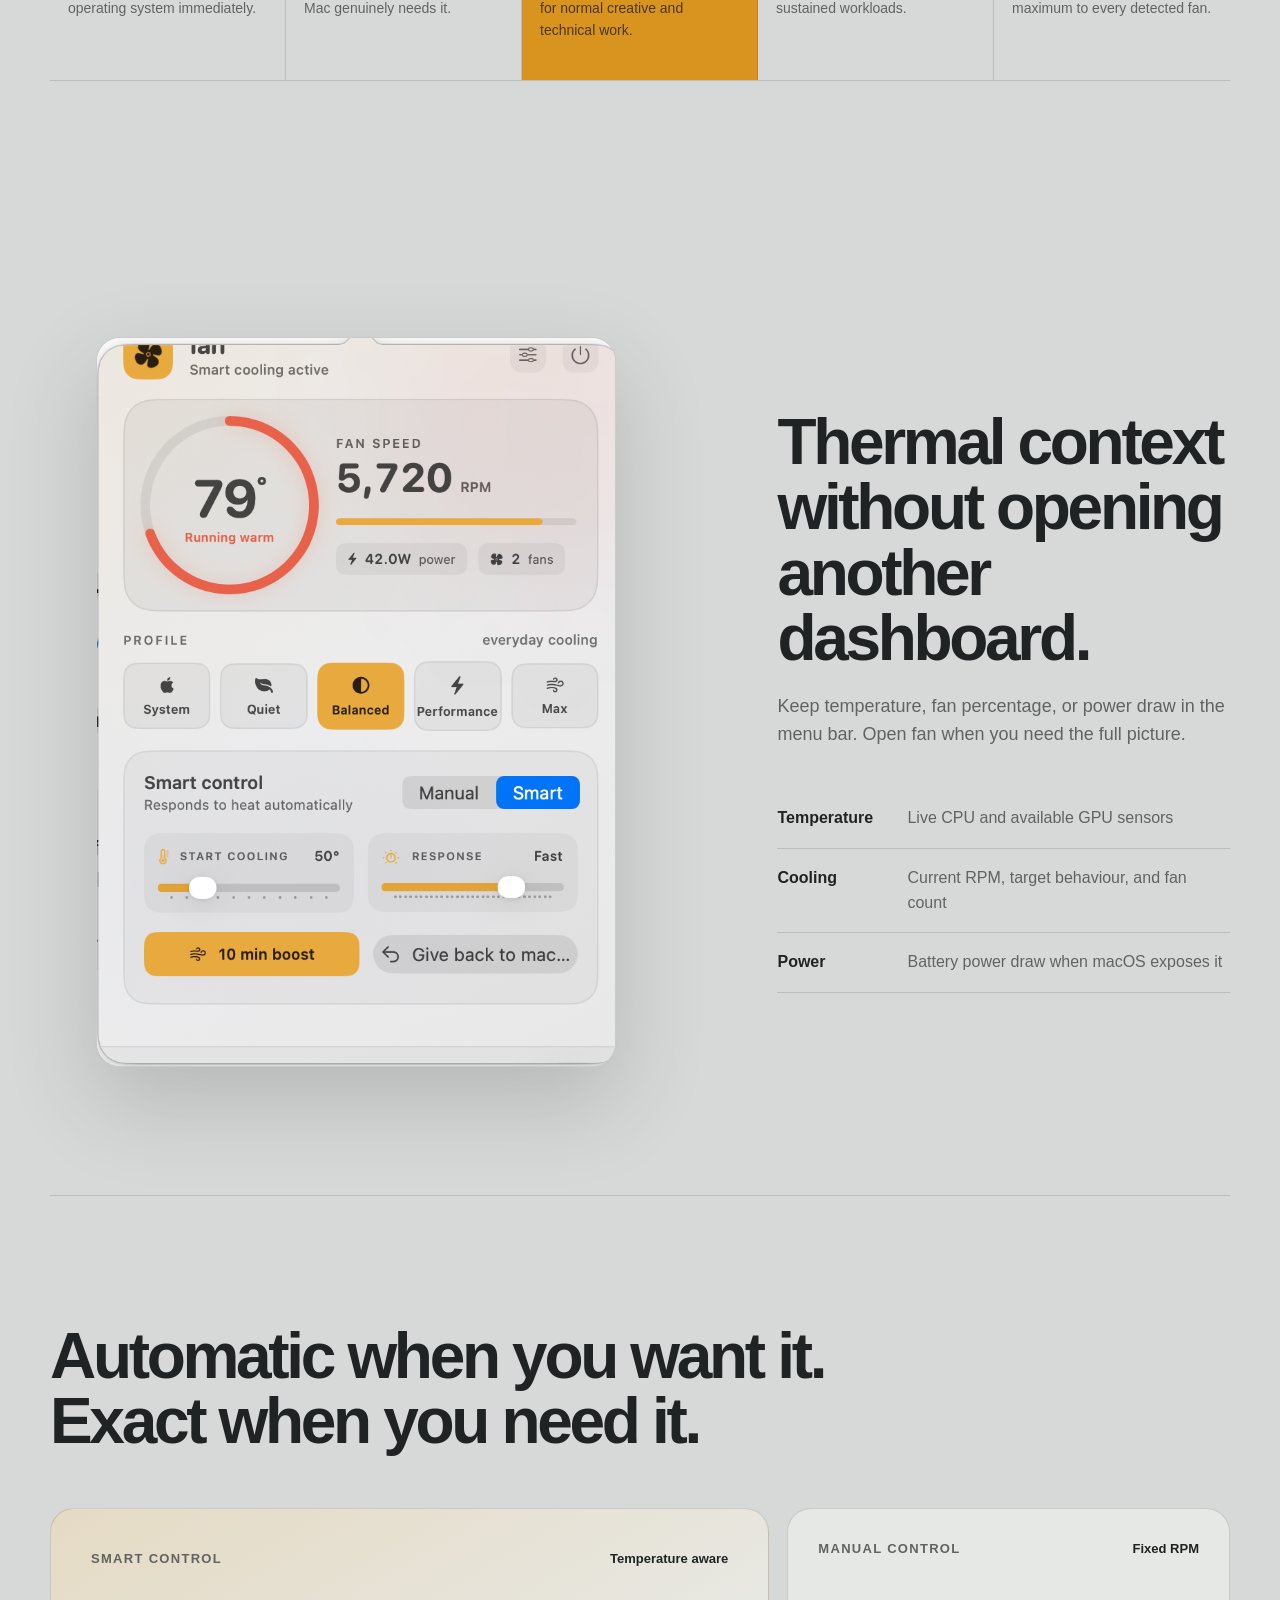
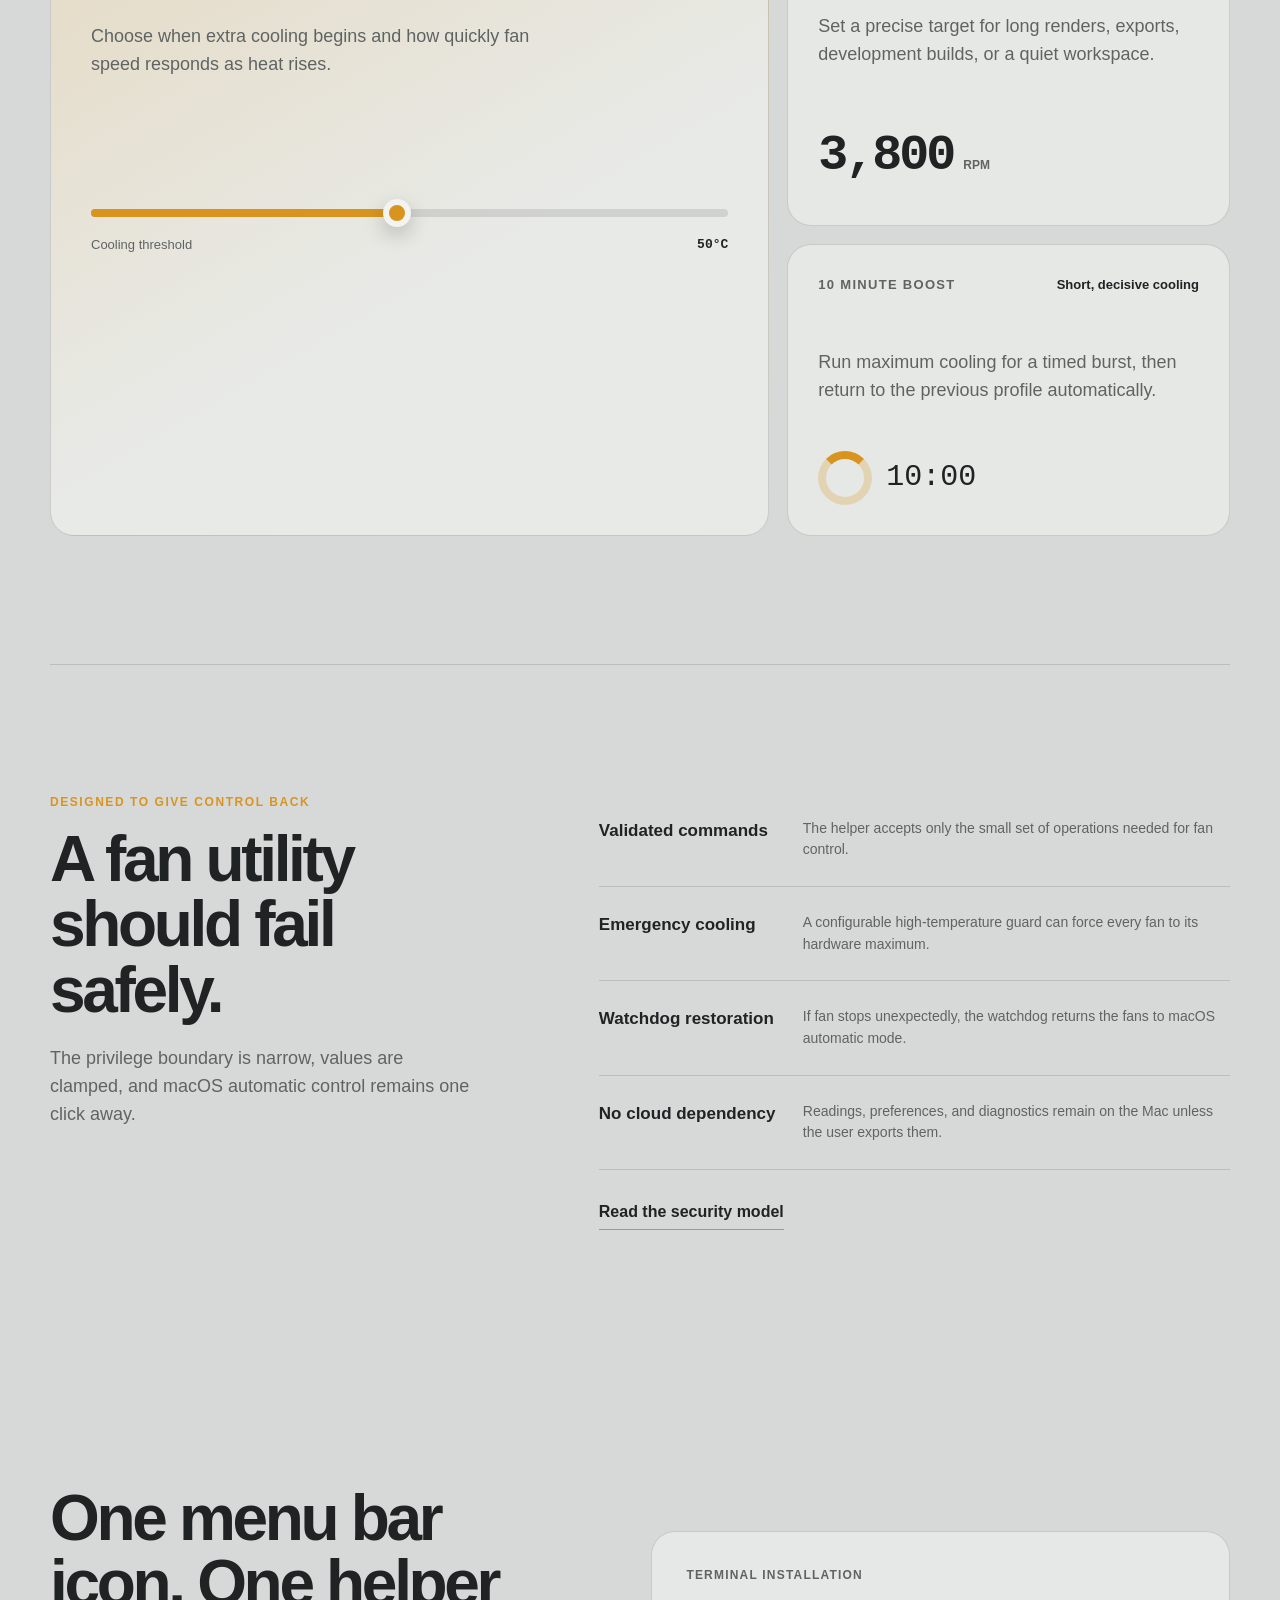
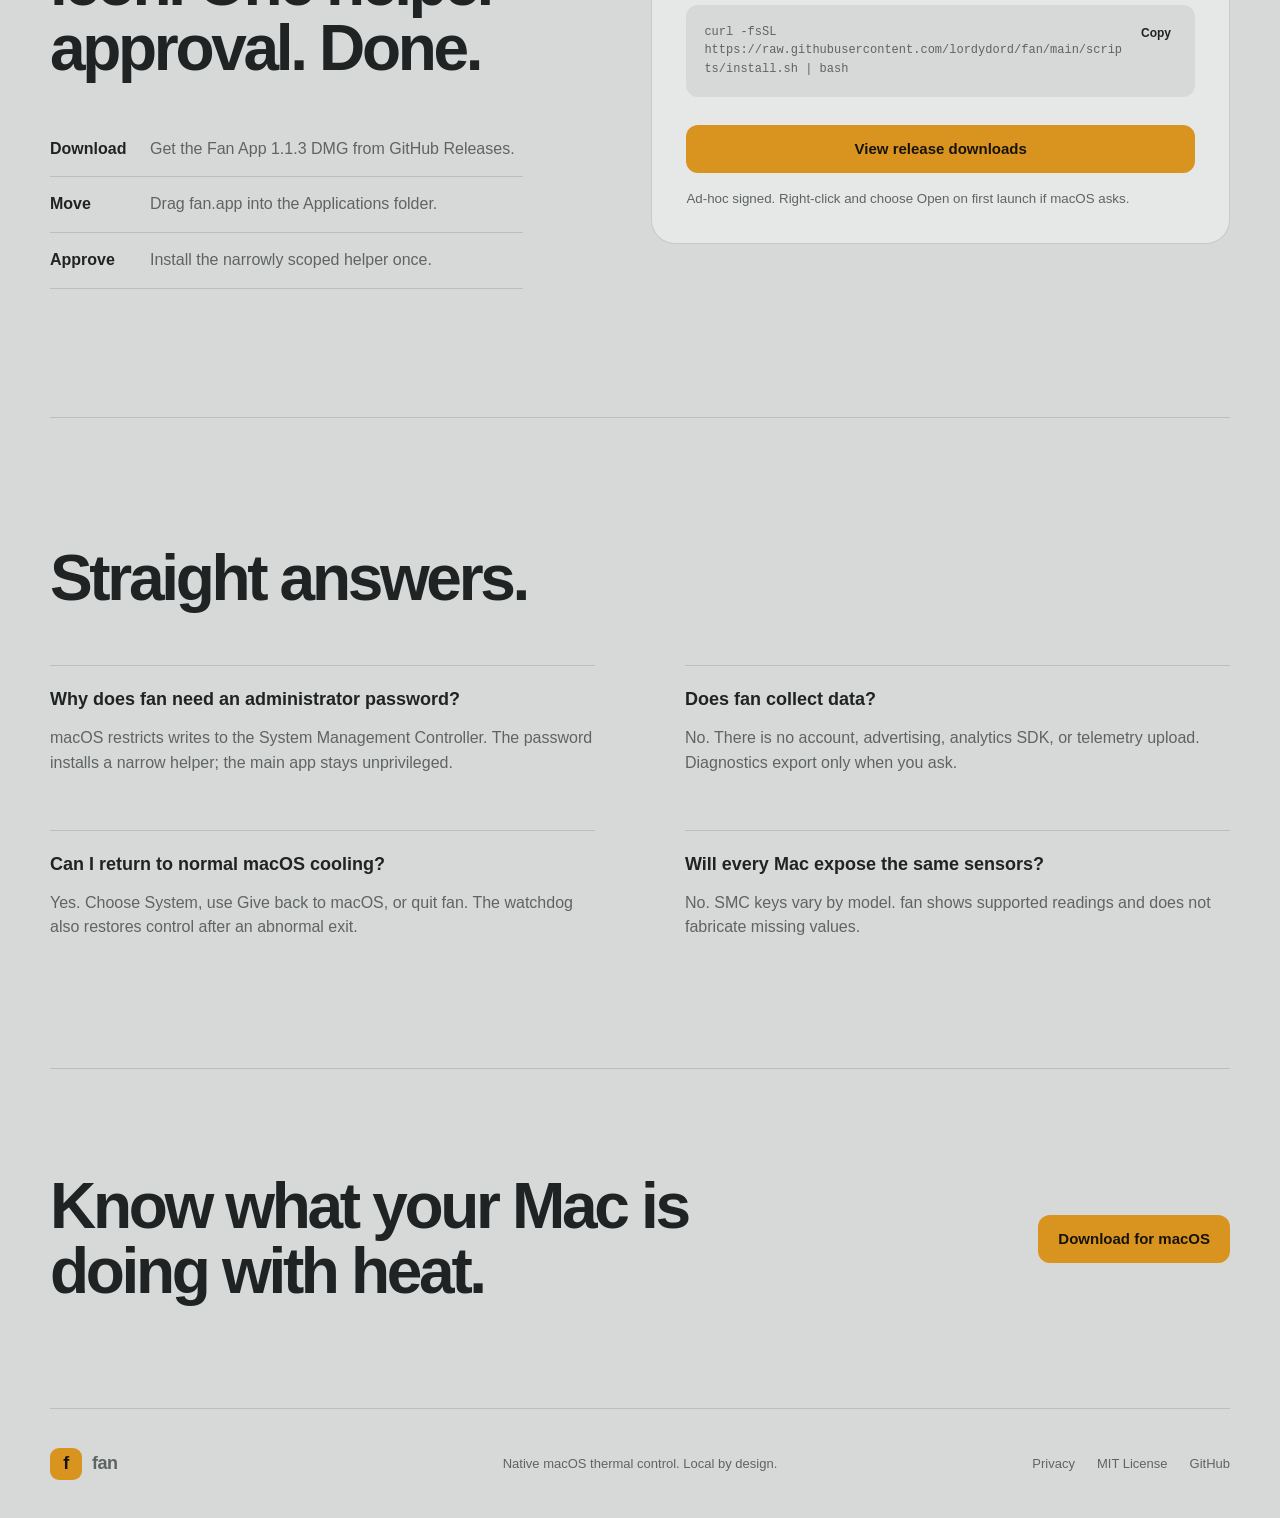
==== commit a64b80b9: "Release Fan App 1.1.3" ====
--- a/docs/index.html
+++ b/docs/index.html
@@ -37,11 +37,11 @@
   <main id="main">
     <section class="hero shell" id="top">
       <div class="hero-copy reveal">
-        <p class="eyebrow">Fan App 1.1.2 for macOS</p>
+        <p class="eyebrow">Fan App 1.1.3 for macOS</p>
         <h1>Cool under<br>pressure.</h1>
         <p class="hero-intro">Live thermals, sensible cooling profiles, and precise fan control from one native menu bar utility.</p>
         <div class="hero-actions">
-          <a class="button button-primary" href="https://github.com/lordydord/fan/releases/latest">Download Fan App 1.1.2</a>
+          <a class="button button-primary" href="https://github.com/lordydord/fan/releases/latest">Download Fan App 1.1.3</a>
           <a class="button button-secondary" href="#install">Installation guide</a>
         </div>
         <p class="compatibility">macOS 26.1+ &nbsp; Apple Silicon &nbsp; MIT licensed</p>
@@ -143,7 +143,7 @@
       <div class="install-copy reveal">
         <h2>One menu bar icon. One helper approval. Done.</h2>
         <ol>
-          <li><strong>Download</strong><span>Get the Fan App 1.1.2 DMG from GitHub Releases.</span></li>
+          <li><strong>Download</strong><span>Get the Fan App 1.1.3 DMG from GitHub Releases.</span></li>
           <li><strong>Move</strong><span>Drag fan.app into the Applications folder.</span></li>
           <li><strong>Approve</strong><span>Install the narrowly scoped helper once.</span></li>
         </ol>
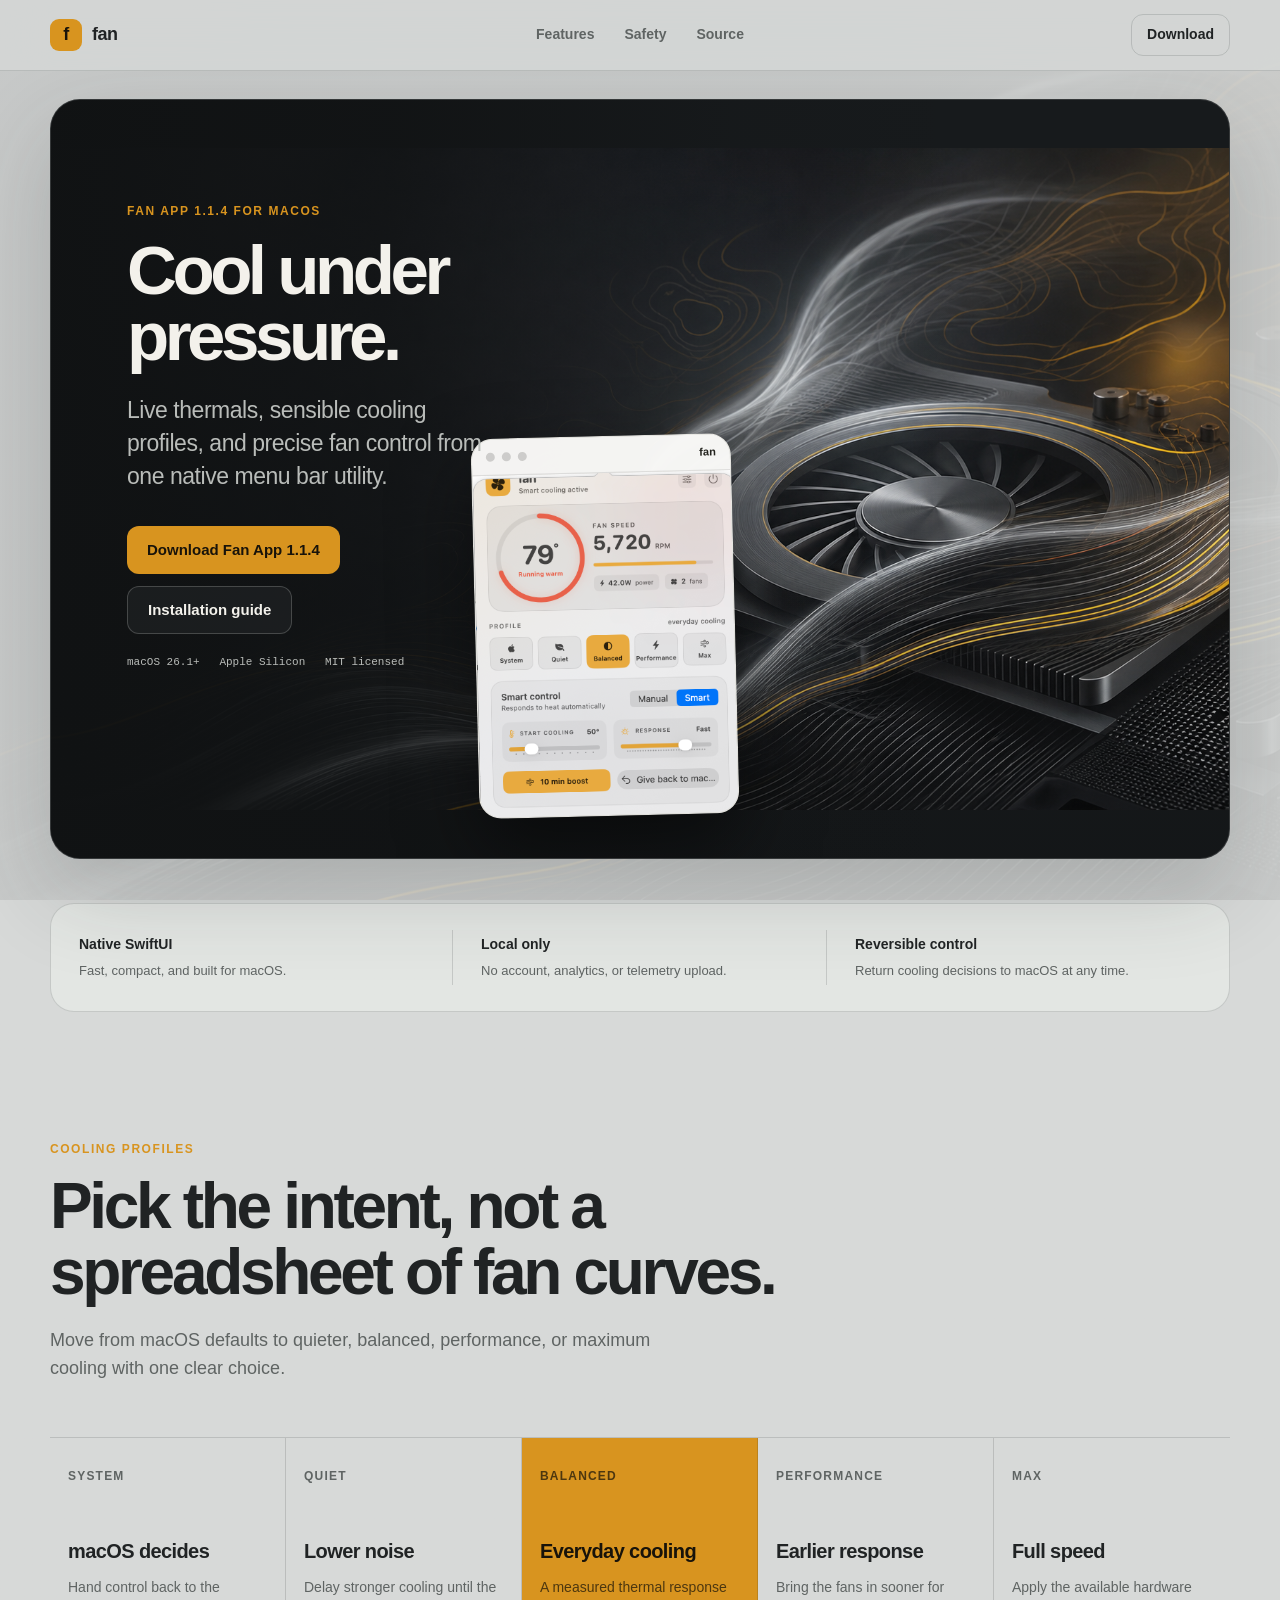
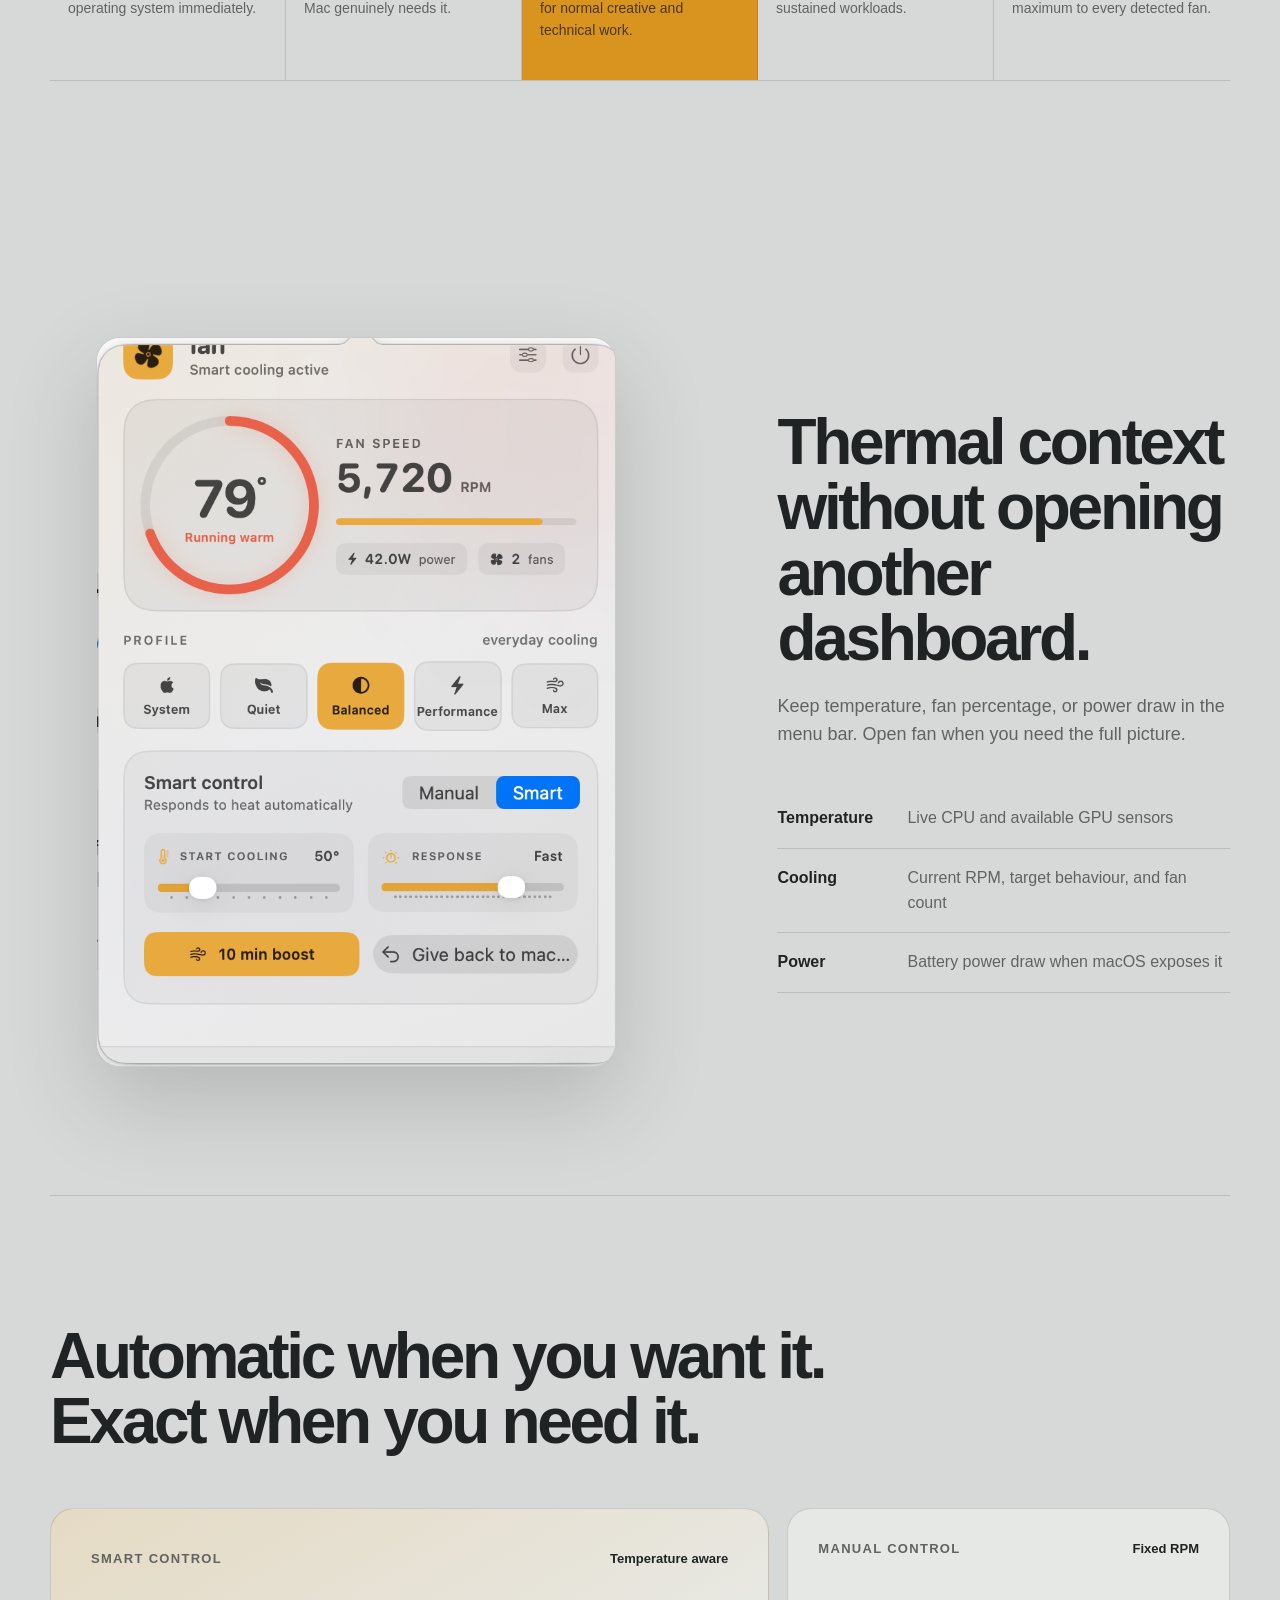
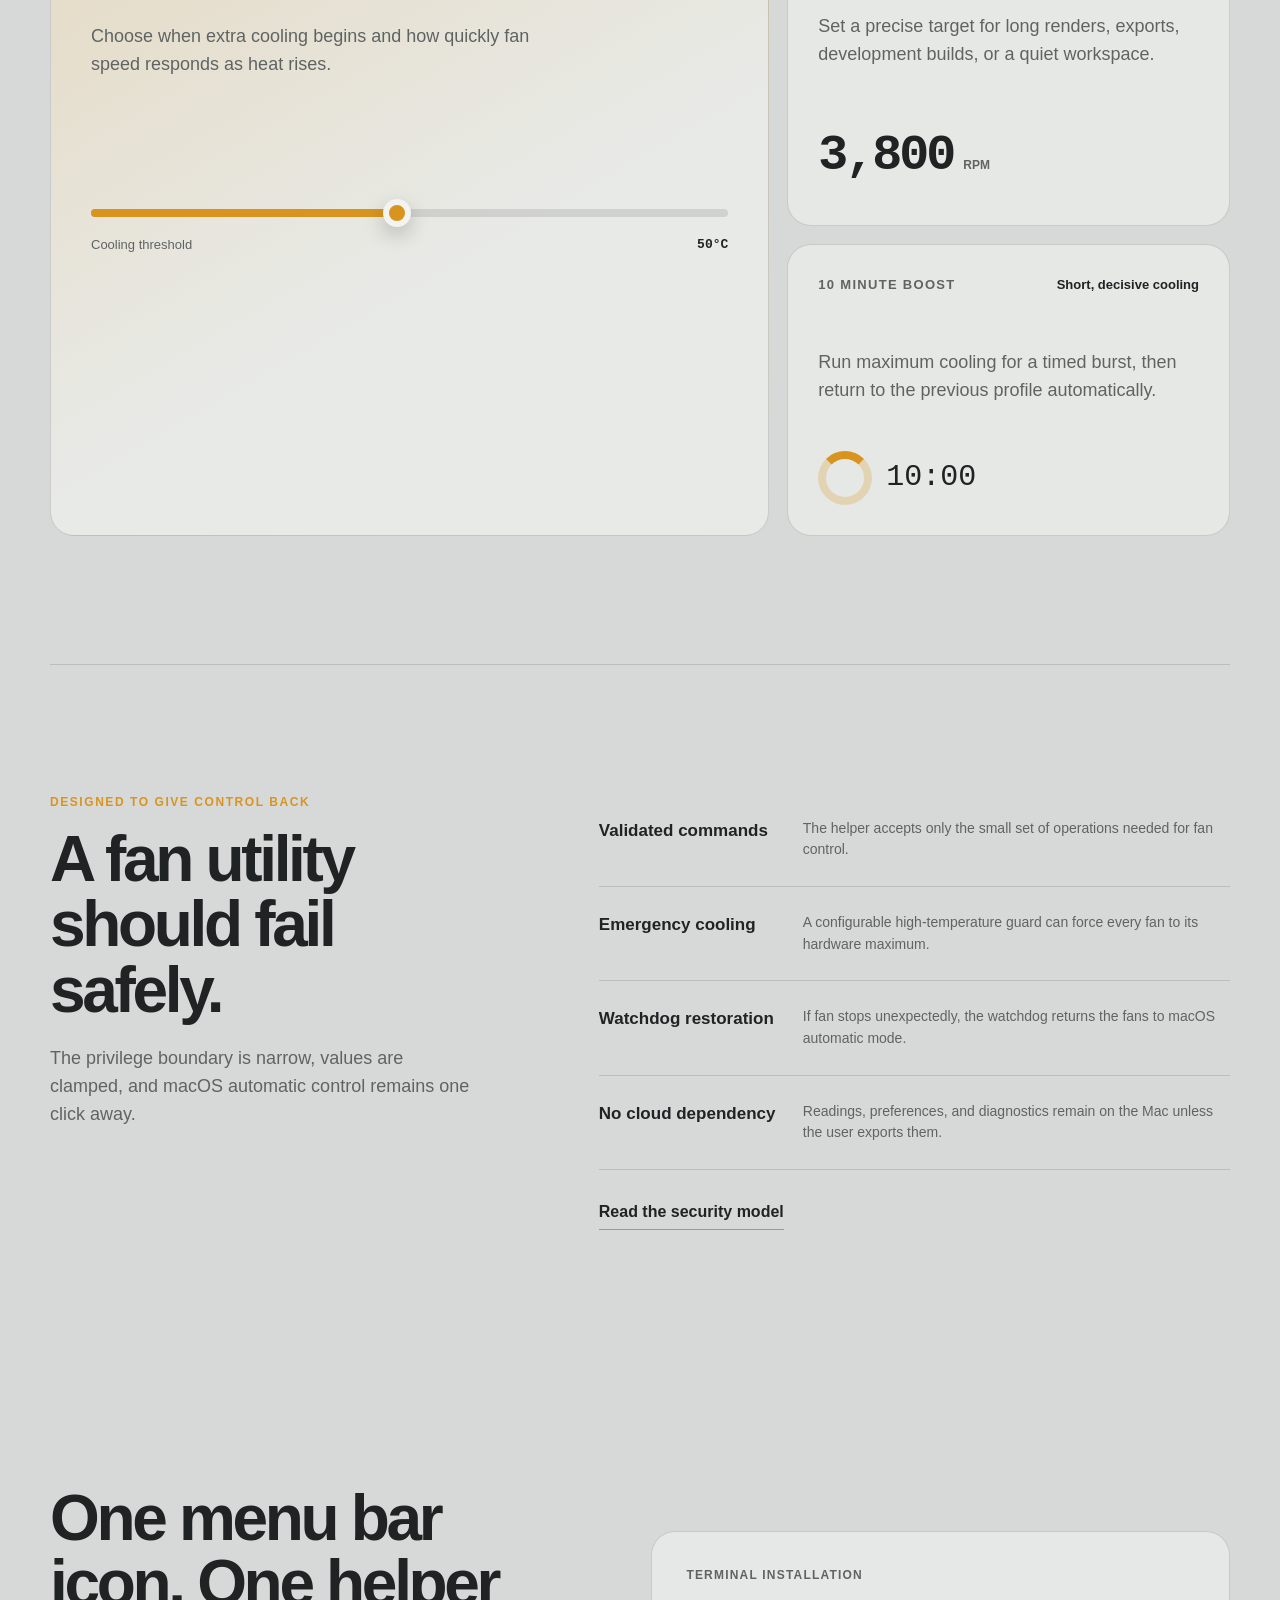
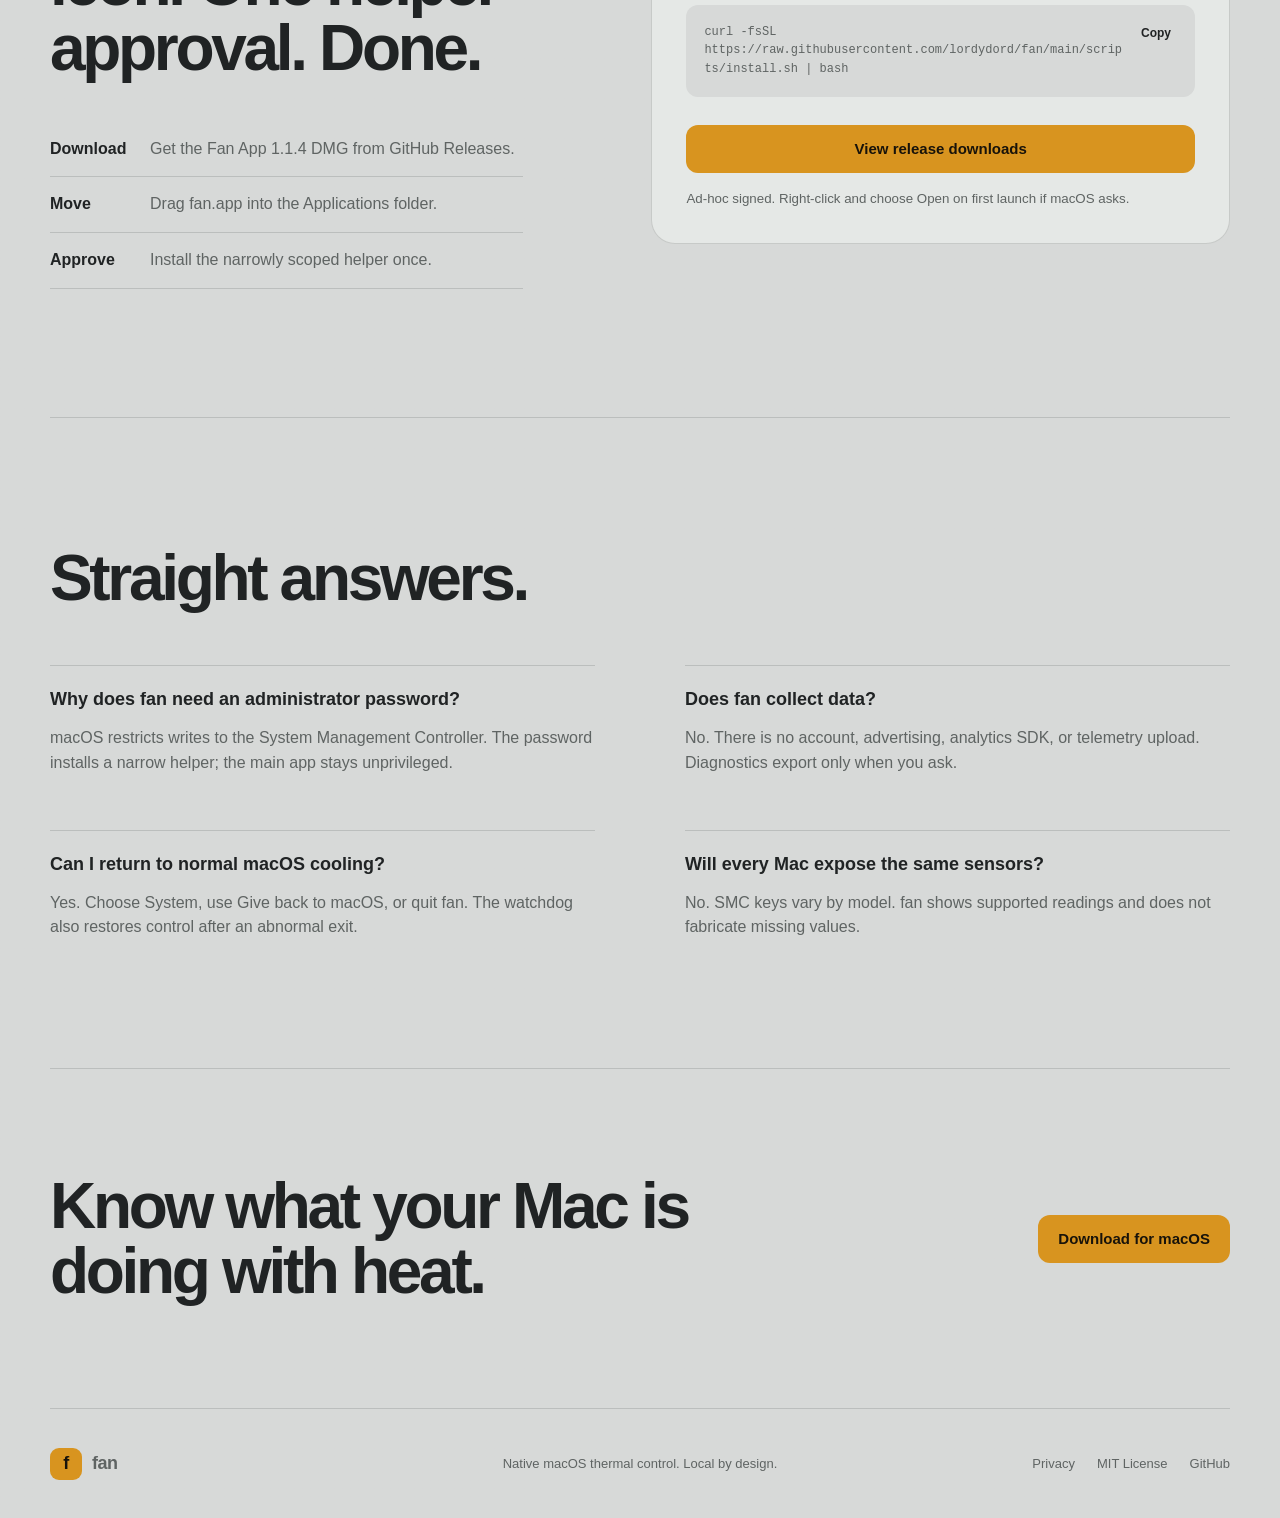
==== commit 7541bed4: "Release Fan App 1.1.4" ====
--- a/docs/index.html
+++ b/docs/index.html
@@ -37,11 +37,11 @@
   <main id="main">
     <section class="hero shell" id="top">
       <div class="hero-copy reveal">
-        <p class="eyebrow">Fan App 1.1.3 for macOS</p>
+        <p class="eyebrow">Fan App 1.1.4 for macOS</p>
         <h1>Cool under<br>pressure.</h1>
         <p class="hero-intro">Live thermals, sensible cooling profiles, and precise fan control from one native menu bar utility.</p>
         <div class="hero-actions">
-          <a class="button button-primary" href="https://github.com/lordydord/fan/releases/latest">Download Fan App 1.1.3</a>
+          <a class="button button-primary" href="https://github.com/lordydord/fan/releases/latest">Download Fan App 1.1.4</a>
           <a class="button button-secondary" href="#install">Installation guide</a>
         </div>
         <p class="compatibility">macOS 26.1+ &nbsp; Apple Silicon &nbsp; MIT licensed</p>
@@ -143,7 +143,7 @@
       <div class="install-copy reveal">
         <h2>One menu bar icon. One helper approval. Done.</h2>
         <ol>
-          <li><strong>Download</strong><span>Get the Fan App 1.1.3 DMG from GitHub Releases.</span></li>
+          <li><strong>Download</strong><span>Get the Fan App 1.1.4 DMG from GitHub Releases.</span></li>
           <li><strong>Move</strong><span>Drag fan.app into the Applications folder.</span></li>
           <li><strong>Approve</strong><span>Install the narrowly scoped helper once.</span></li>
         </ol>
